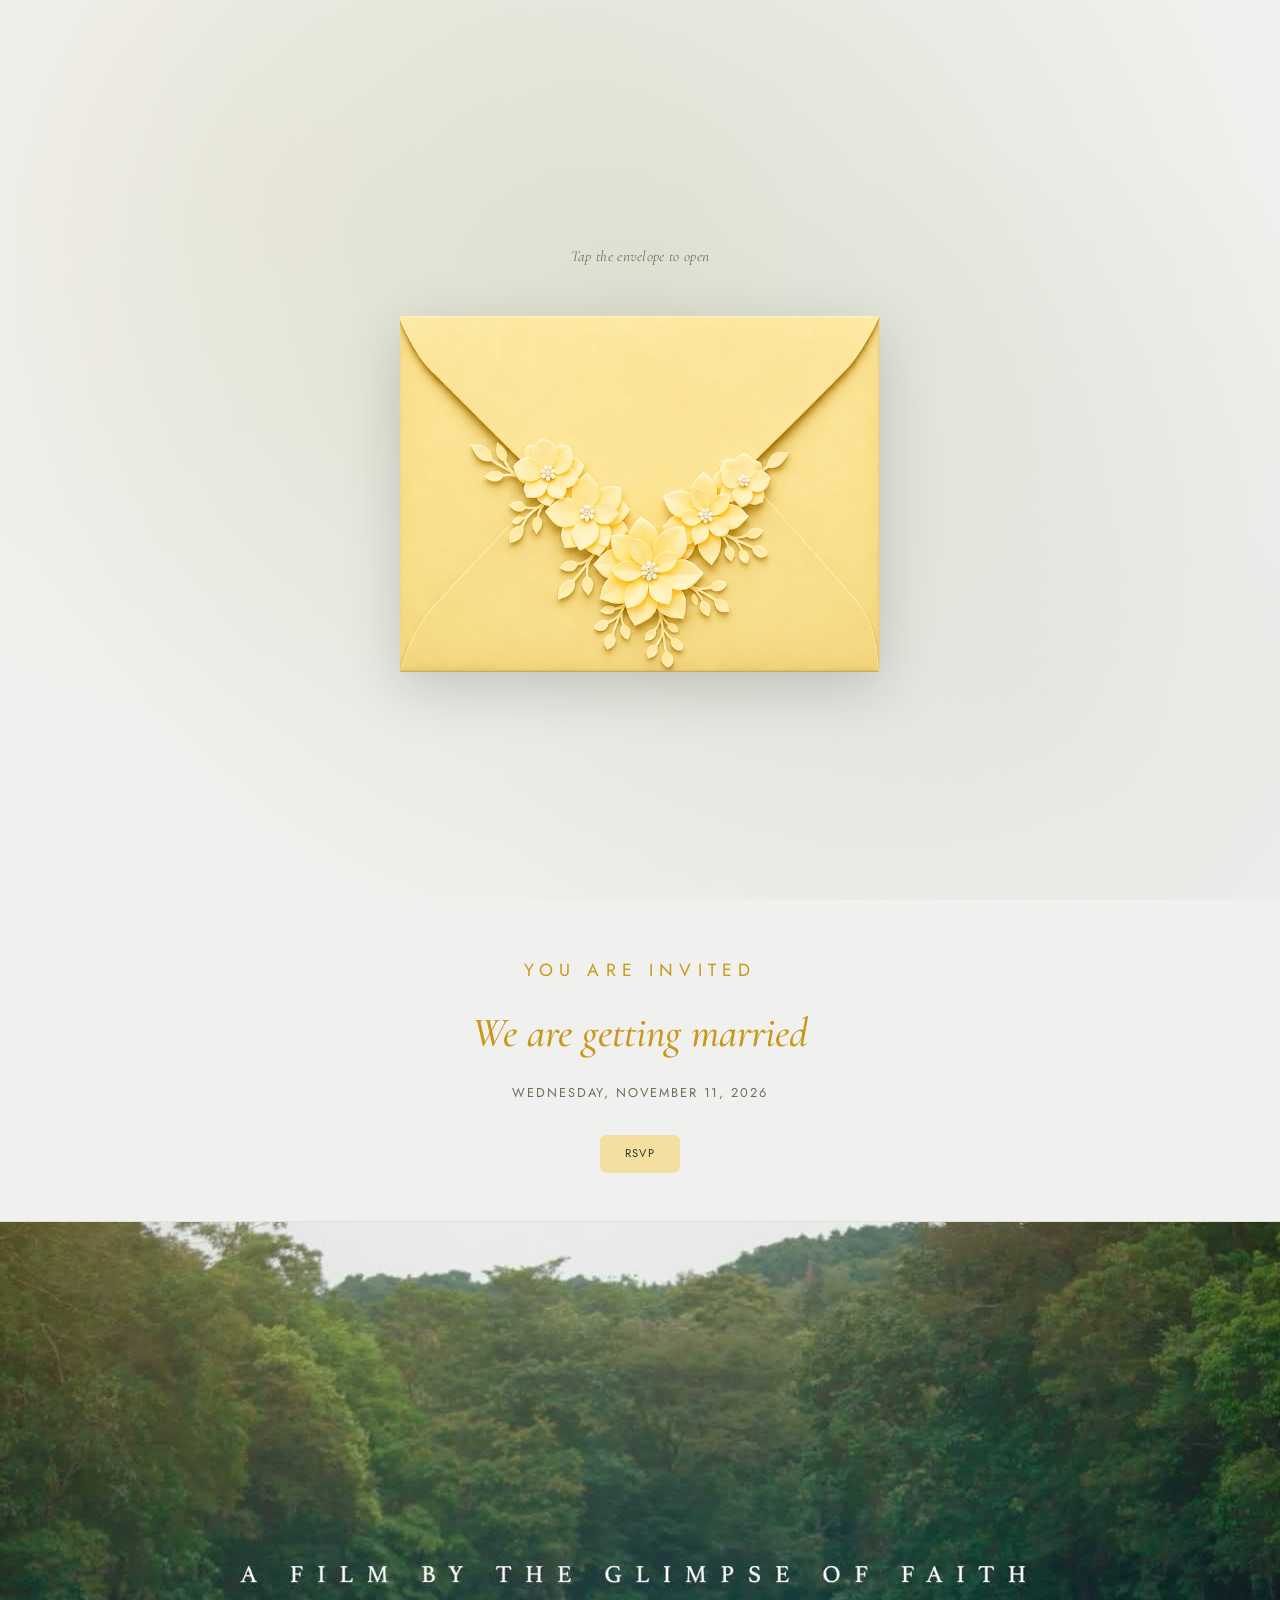
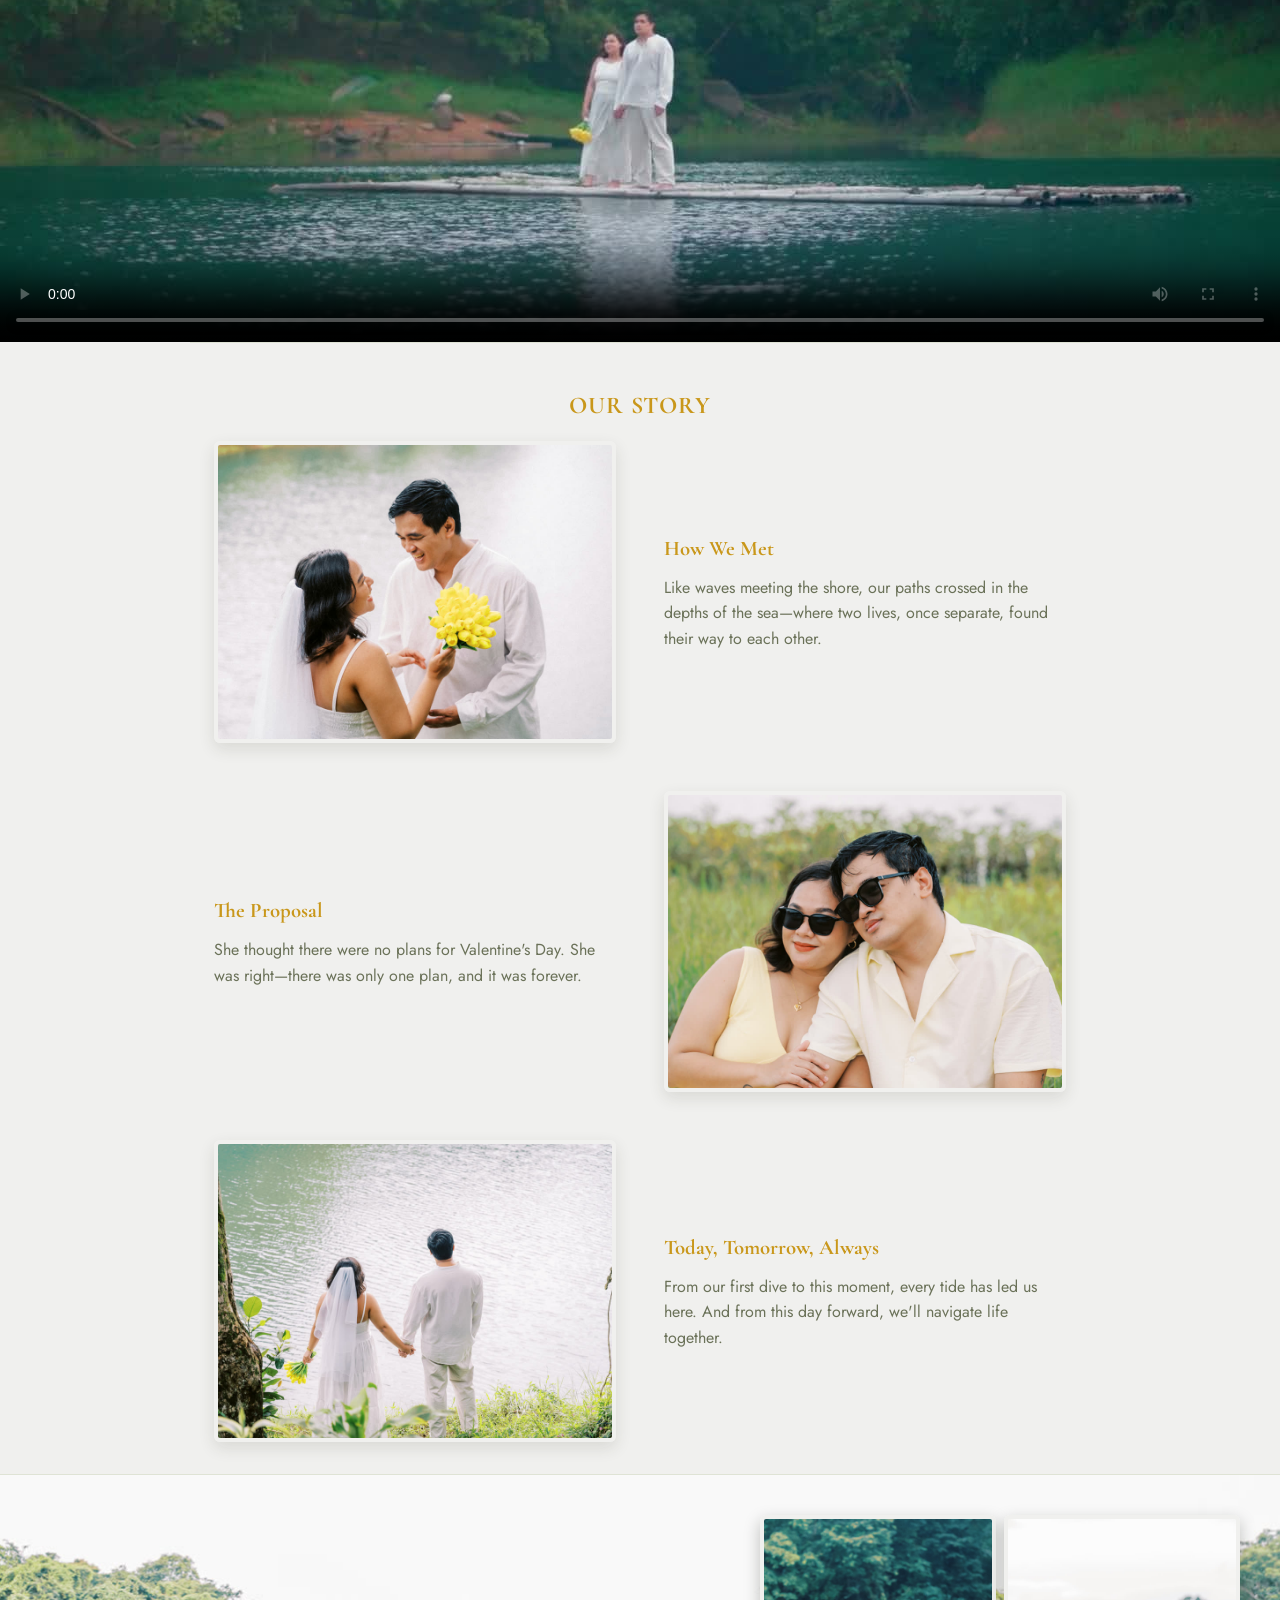
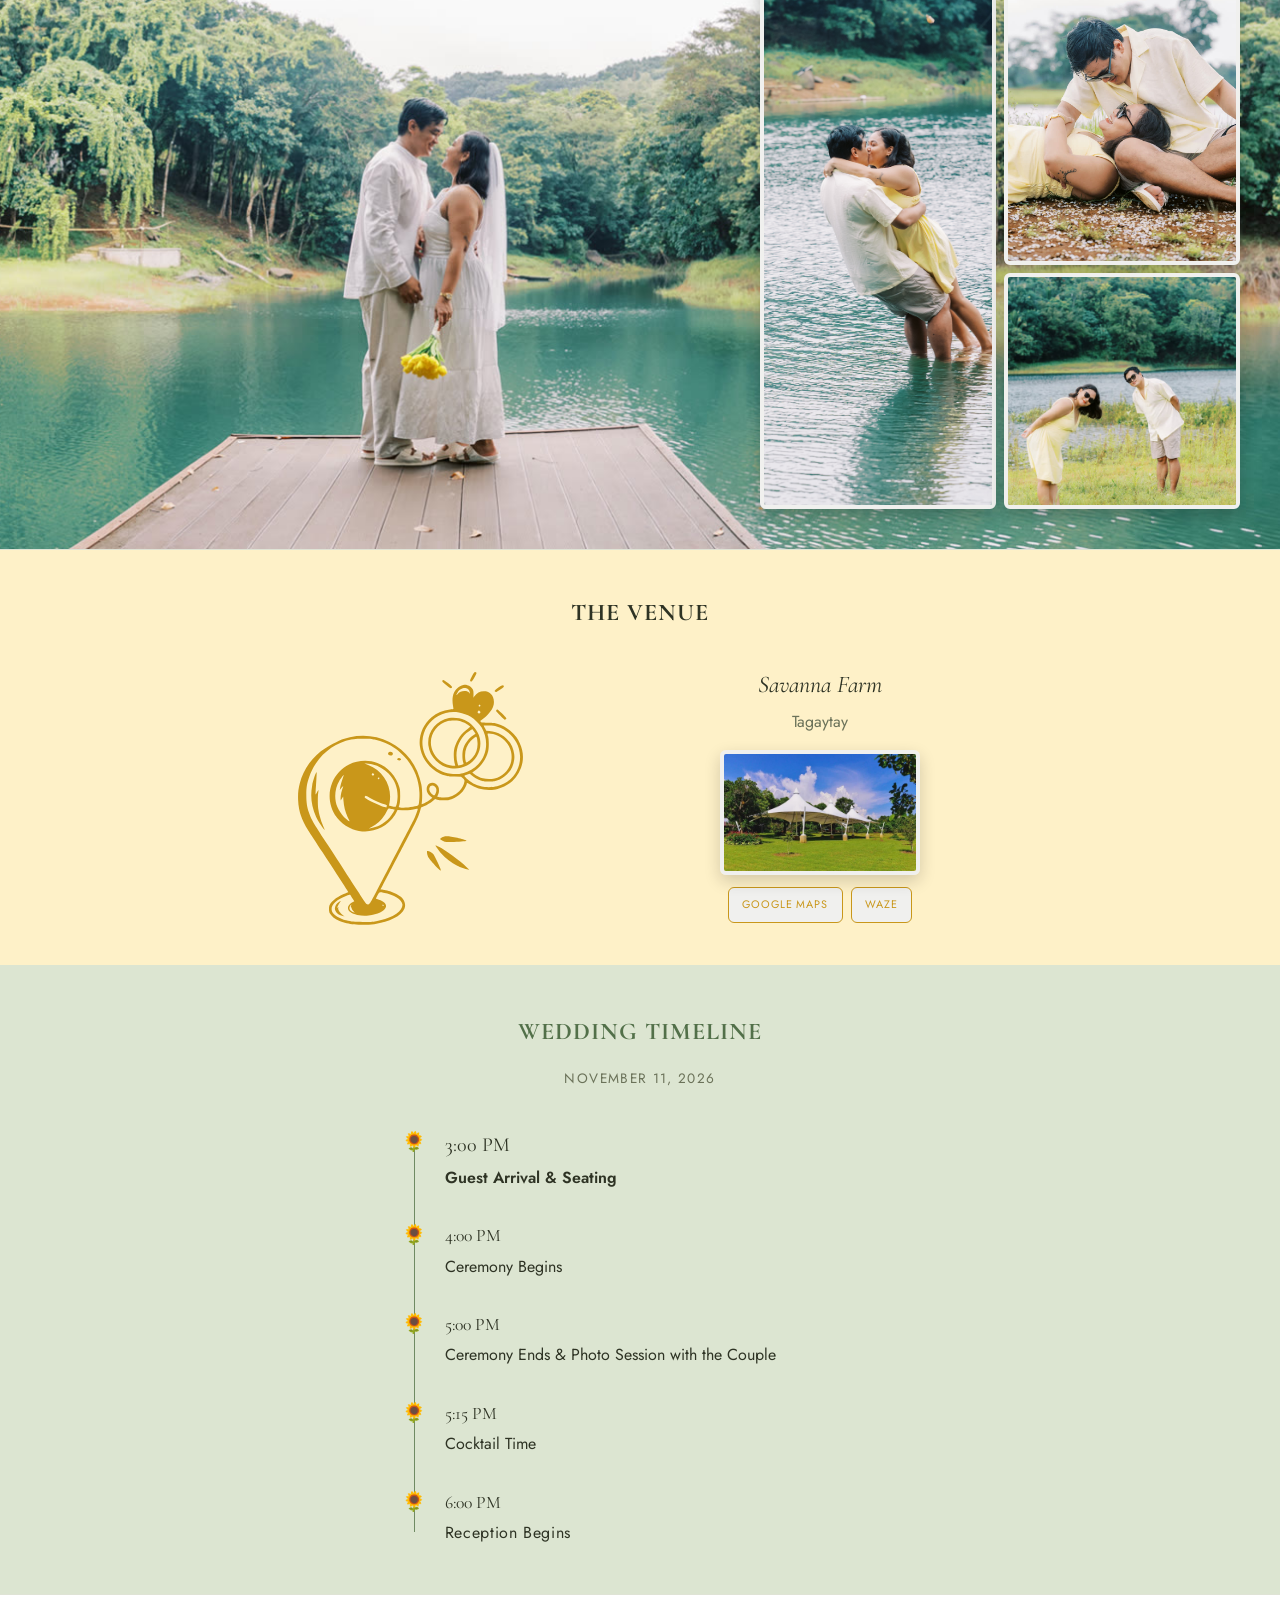
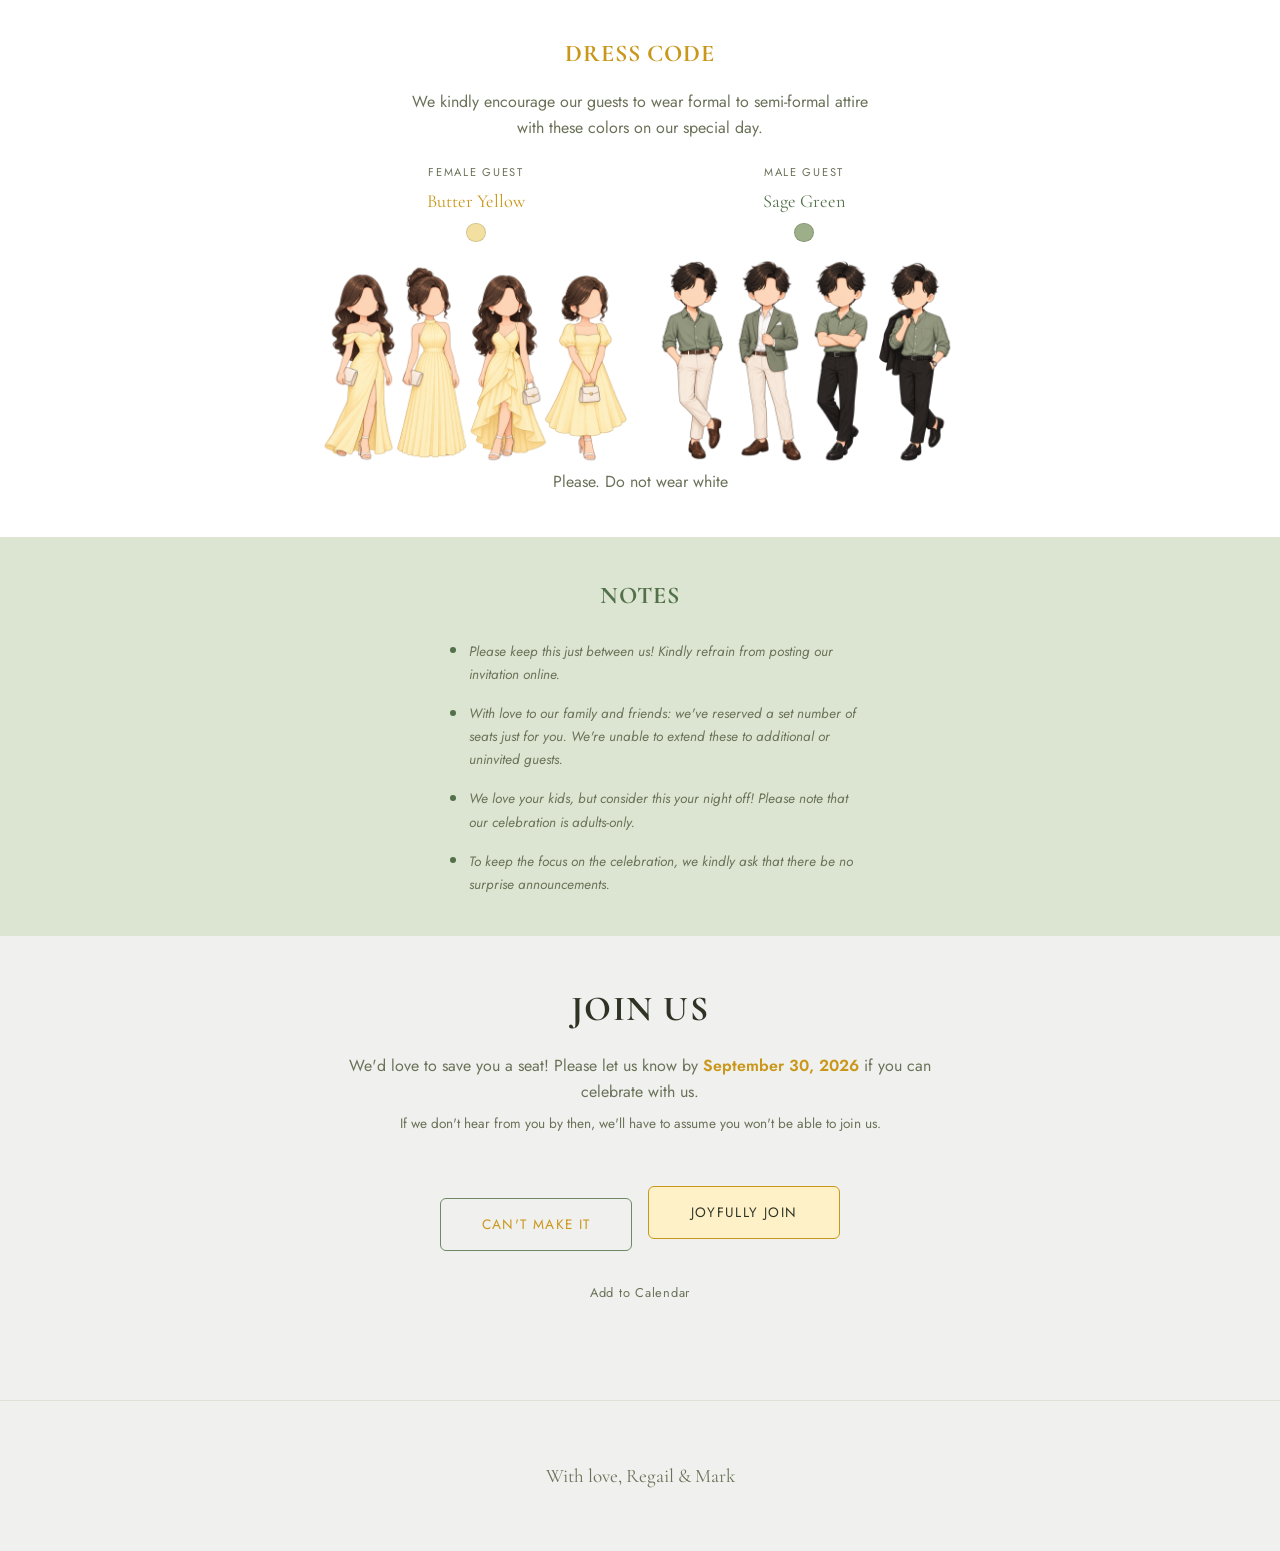
==== index.html @ 1033432e "Deploy: sync from mkngs/wedding-rsvp Co-Authored-By: Claude Sonnet 5 <noreply@anthropic.com>" ====
<!DOCTYPE html>
<html lang="en">
<head>
<meta charset="UTF-8">
<meta name="viewport" content="width=device-width, initial-scale=1.0">
<title>Regail &amp; Mark — You're Invited</title>
<meta name="description" content="Join Regail &amp; Mark as they say &quot;I do&quot; — November 11, 2026 in Tagaytay, Philippines. 3:00 PM at Savanna Farm.">
<meta property="og:title" content="Regail &amp; Mark — You're Invited">
<meta property="og:description" content="Join us as we say &quot;I do&quot; — November 11, 2026 in Tagaytay, Philippines.">
<meta property="og:type" content="website">
<meta name="twitter:card" content="summary">
<meta name="theme-color" content="#f0f0ee">
<link rel="icon" href="data:image/svg+xml,%3Csvg%20xmlns%3D'http%3A%2F%2Fwww.w3.org%2F2000%2Fsvg'%20viewBox%3D'0%200%2064%2064'%3E%3Crect%20width%3D'64'%20height%3D'64'%20rx%3D'16'%20fill%3D'%23faf6f0'%2F%3E%3Ctext%20x%3D'32'%20y%3D'43'%20font-family%3D'Georgia%2Cserif'%20font-style%3D'italic'%20font-size%3D'26'%20fill%3D'%23a9714f'%20text-anchor%3D'middle'%3ER%26amp%3BM%3C%2Ftext%3E%3C%2Fsvg%3E">
<link rel="preconnect" href="https://fonts.googleapis.com">
<link href="https://fonts.googleapis.com/css2?family=Cormorant+Garamond:wght@400;500;600&family=Jost:wght@300;400;500&family=Snowburst+One&family=Alex+Brush&family=WindSong&display=swap" rel="stylesheet">
<link rel="stylesheet" href="styles.css">
</head>
<body class="pre-open">

<div class="envelope-overlay" id="envelope-overlay">
  <div class="envelope-scene" id="scene">
    <p class="envelope-hint" id="hint">Tap the envelope to open</p>

    <div class="envelope" id="envelope" role="button" tabindex="0" aria-label="Open invitation">
      <img class="envelope-img envelope-img--closed" src="images/envelope-closed.png" alt="A closed envelope decorated with paper flowers">
      <div class="envelope-open-layer">
        <img class="envelope-img envelope-img--open" src="images/envelope-open.png" alt="The envelope open, revealing a card monogrammed R and M">
        <div class="envelope-card">
          <div class="card-monogram" role="img" aria-label="R and M monogram"></div>
          <p class="card-preamble">Together with their families</p>
          <p class="card-names">
            <span class="card-name">Regail</span>
            <img class="card-and" src="images/card-and.svg" alt="and">
            <span class="card-name">Mark</span>
          </p>
          <p class="card-invite">Invite you to celebrate their wedding</p>
          <div class="card-date-row">
            <span class="card-date-part">Wednesday</span>
            <span class="card-date-num">11</span>
            <span class="card-date-part">November</span>
          </div>
          <p class="card-year">2026</p>
          <p class="card-time">Three o'clock in the afternoon</p>
          <p class="card-venue">Savanna Farm</p>
          <p class="card-place">Tagaytay, Philippines</p>
          <p class="card-reception">Reception to follow</p>
        </div>
      </div>
    </div>
  </div>
</div>

<div class="page-transition"></div>

<header class="hero">
  <div class="hero-monogram-wrap">
    <div class="hero-monogram" role="img" aria-label="R and M monogram"></div>
  </div>
  <h1 class="names">Regail <span class="amp">&amp;</span> Mark</h1>
  <p class="date">11<span class="date-dot">.</span>11<span class="date-dot">.</span>26</p>
</header>

<section class="intro">
  <p class="intro-eyebrow">You are invited</p>
  <h2 class="intro-headline">We are getting married</h2>
  <p class="full-date">Wednesday, November 11, 2026</p>
  <a href="#rsvp" class="cta-button hero-cta">RSVP</a>
</section>

<main>
  <section class="video">
    <div class="video-frame">
      <video id="main-video" controls controlsList="nodownload noremoteplayback" disablePictureInPicture disableRemotePlayback preload="metadata" poster="images/video/pre-wedding-poster.jpg" title="Regail &amp; Mark's pre-wedding video">
        <source src="images/video/pre-wedding.mp4" type="video/mp4">
        Your browser doesn't support embedded video. <a href="images/video/pre-wedding.mp4">Download the video</a> instead.
      </video>
    </div>
  </section>

  <section class="story" aria-label="Our story">
    <h2>Our Story</h2>

    <div class="story-block">
      <div class="story-media">
        <img src="images/story-how-we-met.jpg" alt="Regail laughing with Mark, holding a bouquet of yellow tulips" loading="lazy">
      </div>
      <div class="story-copy">
        <h3>How We Met</h3>
        <p>Like waves meeting the shore, our paths crossed in the depths of the sea—where two lives, once separate, found their way to each other.</p>
      </div>
    </div>

    <div class="story-block story-block--reverse">
      <div class="story-media">
        <img src="images/story-the-proposal.jpg" alt="Regail and Mark sitting together in a field, wearing sunglasses" loading="lazy">
      </div>
      <div class="story-copy">
        <h3>The Proposal</h3>
        <p>She thought there were no plans for Valentine's Day. She was right—there was only one plan, and it was forever.</p>
      </div>
    </div>

    <div class="story-block">
      <div class="story-media">
        <img src="images/story-today-tomorrow-always.jpg" alt="Regail and Mark holding hands, looking out over the water" loading="lazy">
      </div>
      <div class="story-copy">
        <h3>Today, Tomorrow, Always</h3>
        <p>From our first dive to this moment,
        every tide has led us here.
        And from this day forward,
        we'll navigate life together.   </p>
      </div>
    </div>
  </section>

  <section class="collage" aria-label="Photo gallery">
    <div class="collage-bg" style="background-image: url('images/collage-bg.jpg');">
      <div class="collage-panel">
        <div class="collage-panel-item">
          <img src="images/collage-stack2.jpg" alt="Regail and Mark sitting back to back, laughing" style="object-position: center 30%;" loading="lazy">
        </div>
        <div class="collage-panel-col">
          <div class="collage-panel-item">
            <img src="images/collage-stack1.jpg" alt="Regail and Mark lying together, laughing, by the lake" style="object-position: center 50%;" loading="lazy">
          </div>
          <div class="collage-panel-item">
            <img src="images/collage-bow.jpg" alt="Regail bowing playfully next to Mark by the lake" style="object-position: center 35%;" loading="lazy">
          </div>
        </div>
      </div>
    </div>
  </section>

  <section class="venue">
    <h2>The Venue</h2>
    <div class="venue-bg">
      <div class="venue-icon-box">
        <img class="venue-icon-img" src="images/venue-icon.svg" alt="" loading="lazy">
      </div>
      <div class="venue-rows">
        <div class="venue-row venue-heading">
          <p class="venue-name">Savanna Farm</p>
          <p class="venue-city">Tagaytay</p>
        </div>
        <div class="venue-row">
          <div class="venue-map">
            <img class="venue-map-img" src="images/venue-savanna-farm.jpg" alt="Savanna Farm's tent pavilions on the lawn, Tagaytay">
          </div>
          <div class="venue-nav-buttons">
            <a class="venue-nav-btn" href="https://www.google.com/maps/search/?api=1&amp;query=Savanna+Farm+Tagaytay" target="_blank" rel="noopener">Google Maps</a>
            <a class="venue-nav-btn" href="https://waze.com/ul?q=Savanna%20Farm%20Tagaytay&amp;navigate=yes" target="_blank" rel="noopener">Waze</a>
          </div>
        </div>
      </div>
    </div>
  </section>

  <section class="timeline" aria-label="Wedding day schedule">
    <h2>Wedding Timeline</h2>
    <p class="timeline-date">November 11, 2026</p>
    <ol class="timeline-list">
      <li class="timeline-step timeline-step--emphasis">
        <span class="timeline-dot" aria-hidden="true">🌻</span>
        <div class="timeline-content">
          <p class="timeline-time">3:00 PM</p>
          <h3>Guest Arrival &amp; Seating</h3>
        </div>
      </li>
      <li class="timeline-step">
        <span class="timeline-dot" aria-hidden="true">🌻</span>
        <div class="timeline-content">
          <p class="timeline-time">4:00 PM</p>
          <h3>Ceremony Begins</h3>
        </div>
      </li>
      <li class="timeline-step">
        <span class="timeline-dot" aria-hidden="true">🌻</span>
        <div class="timeline-content">
          <p class="timeline-time">5:00 PM</p>
          <h3>Ceremony Ends &amp; Photo Session with the Couple</h3>
        </div>
      </li>
      <li class="timeline-step">
        <span class="timeline-dot" aria-hidden="true">🌻</span>
        <div class="timeline-content">
          <p class="timeline-time">5:15 PM</p>
          <h3>Cocktail Time</h3>
        </div>
      </li>
      <li class="timeline-step">
        <span class="timeline-dot" aria-hidden="true">🌻</span>
        <div class="timeline-content">
          <p class="timeline-time">6:00 PM</p>
          <h3 class="timeline-caps">Reception Begins</h3>
        </div>
      </li>
    </ol>
  </section>

  <section class="details">
    <div class="details-group details-group--white">
      <h3>Dress Code</h3>
      <p>We kindly encourage our guests to wear formal to semi-formal attire with these colors on our special day.</p>
      <div class="attire-guide-columns">
        <figure class="attire-guide-column attire-guide-column--female">
          <figcaption>
            <span class="kind">Female Guest</span>
            <span class="color">Butter Yellow</span>
            <span class="color-swatch" style="background-color: #f3e0a1;" aria-hidden="true"></span>
          </figcaption>
          <img class="attire-guide" src="images/attire-guide-female.png" alt="Attire guide for female guests: butter yellow dresses in several styles" height="320" loading="lazy">
        </figure>
        <figure class="attire-guide-column attire-guide-column--male">
          <figcaption>
            <span class="kind">Male Guest</span>
            <span class="color">Sage Green</span>
            <span class="color-swatch" style="background-color: #9caf88;" aria-hidden="true"></span>
          </figcaption>
          <img class="attire-guide" src="images/attire-guide-male.png" alt="Attire guide for male guests: sage green shirts with khaki or black trousers" height="320" loading="lazy">
        </figure>
        <figure class="attire-guide-column attire-guide-column--mother">
          <figcaption>
            <span class="kind">Mother</span>
            <span class="color">Champagne</span>
            <span class="color-swatch" style="background-color: #f0dfc4;" aria-hidden="true"></span>
          </figcaption>
          <img class="attire-guide" src="images/attire-guide-mother.png" alt="Attire guide for the mother of the couple: a champagne one-shoulder gown" height="320" loading="lazy">
        </figure>
        <figure class="attire-guide-column attire-guide-column--father">
          <figcaption>
            <span class="kind">Father</span>
            <span class="color">Warm Gray</span>
            <span class="color-swatch" style="background-color: #8a8177;" aria-hidden="true"></span>
          </figcaption>
          <img class="attire-guide" src="images/attire-guide-father.png" alt="Attire guide for the father of the couple: a warm gray suit" height="320" loading="lazy">
        </figure>
      </div>
      <p>Please. Do not wear white</p>
    </div>

    <div class="details-group details-group--sage">
      <h3>Notes</h3>
      <ul class="notice-group">
        <li class="notice">Please keep this just between us! Kindly refrain from posting our invitation online.</li>
        <li class="notice">With love to our family and friends: we've reserved a set number of seats just for you. We're unable to extend these to additional or uninvited guests.</li>
        <li class="notice">We love your kids, but consider this your night off! Please note that our celebration is adults-only.</li>
        <li class="notice">To keep the focus on the celebration, we kindly ask that there be no surprise announcements.</li>
      </ul>
    </div>
  </section>

  <section class="cta-band" id="rsvp">
    <h2>Join Us</h2>
    <p>We'd love to save you a seat! Please let us know by <span class="rsvp-deadline">September 30, 2026</span> if you can celebrate with us.</p>
    <p class="rsvp-note">If we don't hear from you by then, we'll have to assume you won't be able to join us.</p>

    <div class="rsvp-choices">
      <a href="rsvp.html?attending=no" class="cta-button ghost" data-transition>Can't Make It</a>
      <a href="rsvp.html?attending=yes" class="cta-button cta-button--yellow" data-transition>Joyfully Join</a>
    </div>

    <a class="action-link cta-band-calendar" download="regail-and-mark-wedding.ics" href="data:text/calendar;charset=utf-8,BEGIN%3AVCALENDAR%0AVERSION%3A2.0%0ABEGIN%3AVEVENT%0ADTSTART%3A20261111T150000%0ADTEND%3A20261111T220000%0ASUMMARY%3ARegail%20%26%20Mark's%20Wedding%0ALOCATION%3ASavanna%20Farm%2C%20Tagaytay%2C%20Philippines%0ADESCRIPTION%3AJoin%20us%20at%203%3A00%20PM%20at%20Savanna%20Farm.%0AEND%3AVEVENT%0AEND%3AVCALENDAR">Add to Calendar</a>
  </section>
</main>

<footer>
  <p>With love, Regail &amp; Mark</p>
</footer>

<script src="transition.js"></script>
<script src="countdown.js"></script>
<script src="envelope.js"></script>
<script src="video.js"></script>
</body>
</html>
---- styles.css ----
:root {
  --ink: #2e3324;
  --ink-soft: #6b7259;
  --paper: #f0f0ee;
  --paper-alt: #dde1d2;
  --accent: #fef1c8;
  --accent-strong: #c9971a;
  --accent-soft: #dce5d1;
  --sage: #6f8a63;
  --sage-strong: #527049;
  --line: #dfe3d5;
  --radius: 6px;
  --serif: "Cormorant Garamond", Georgia, serif;
  --sans: "Jost", "Helvetica Neue", Arial, sans-serif;
}

* { box-sizing: border-box; }

html {
  scroll-behavior: smooth;
}

body {
  margin: 0;
  font-family: var(--sans);
  color: var(--ink);
  background: var(--paper);
  line-height: 1.6;
}

/* Dark-mode auto-switching intentionally removed: this site always shows
   the maize/sage/white palette regardless of system theme. */

/* LOCKED: hero background image + position are final per explicit request.
   Do not change images/hero-bg.jpeg or this background-position without
   the couple explicitly asking for it again. */
.hero {
  position: relative;
  z-index: 1;
  min-height: 100svh;
  display: flex;
  flex-direction: column;
  align-items: center;
  justify-content: flex-start;
  text-align: center;
  padding: 3.5rem 1.5rem 3.5rem;
  background: linear-gradient(rgba(20, 24, 14, 0.45), rgba(20, 24, 14, 0.45)), url("images/hero-bg.jpeg") center center / cover no-repeat;
}

/* The fade-up entrance animation lives on this wrapper rather than on
   .hero-monogram itself — animating `opacity` via @keyframes on an element
   that also has `mask-image` fails to composite/paint in some browsers
   (confirmed: the mask renders fine once opacity is set directly, but never
   finishes when driven by the keyframe animation on the same element). */
.hero-monogram-wrap {
  opacity: 0;
  animation: fade-up 700ms ease-out 50ms forwards;
}

.hero-monogram {
  width: 140px;
  height: 99px;
  margin-bottom: 0.75rem;
  /* Fallback for browsers without mask-image support (some in-app browsers
     like Messenger/Instagram): show the plain gold image rather than
     nothing. Browsers that support masking override this block below. */
  background-image: url("images/monogram.png");
  background-size: contain;
  background-repeat: no-repeat;
  background-position: center;
  filter: drop-shadow(0 2px 6px rgba(0, 0, 0, 0.35));
}

.hero .date,
.hero .scroll-cue {
  color: var(--accent);
}

.hero .date {
  margin: 0;
}

.hero .names {
  font-size: clamp(2.2rem, 7.5vw, 3.4rem);
  color: var(--accent);
  margin-bottom: 0.5rem;
}

.hero .names .amp {
  color: var(--accent);
  opacity: 0.85;
}

.hero .scroll-cue {
  border-color: rgba(254, 241, 200, 0.5);
}

.hero .scroll-cue:hover {
  color: #fff;
  border-color: #fff;
}

.intro {
  position: relative;
  z-index: 1;
  text-align: center;
  padding: 3.5rem 1.5rem 3rem;
  background: var(--paper);
}

.intro-eyebrow {
  font-family: var(--sans);
  font-size: clamp(0.95rem, 2.5vw, 1.1rem);
  letter-spacing: 0.35em;
  text-transform: uppercase;
  color: var(--accent-strong);
  margin: 0 0 1rem;
  opacity: 0;
  animation: fade-up 700ms ease-out 100ms forwards;
}

.names {
  font-family: var(--serif);
  font-weight: 500;
  font-size: clamp(2.6rem, 9vw, 5rem);
  text-transform: uppercase;
  margin: 0;
  letter-spacing: 0.04em;
  color: var(--accent-strong);
  opacity: 0;
  animation: fade-up 700ms ease-out 250ms forwards;
}

.amp {
  color: var(--accent-strong);
  font-style: italic;
  padding: 0 0.15em;
}

.names .amp {
  color: var(--sage-strong);
}

.intro-headline {
  font-family: var(--serif);
  font-weight: 500;
  font-style: italic;
  font-size: clamp(1.8rem, 6vw, 2.6rem);
  color: var(--accent-strong);
  margin: 0 0 1rem;
  opacity: 0;
  animation: fade-up 700ms ease-out 250ms forwards;
}

.full-date {
  font-family: var(--sans);
  font-size: 0.8rem;
  letter-spacing: 0.15em;
  text-transform: uppercase;
  color: var(--ink-soft);
  margin: 0 0 2rem;
  opacity: 0;
  animation: fade-up 700ms ease-out 380ms forwards;
}

.date {
  font-family: "Alex Brush", var(--serif);
  font-size: 2.1rem;
  color: var(--ink-soft);
  margin: 0 0 2rem;
  letter-spacing: 0.05em;
  opacity: 0;
  animation: fade-up 700ms ease-out 150ms forwards;
}

.date-dot {
  font-family: "Snowburst One", var(--serif);
}

.countdown {
  display: flex;
  gap: 1.75rem;
  margin-bottom: 3rem;
  opacity: 0;
  animation: fade-up 700ms ease-out 550ms forwards;
}

.countdown .unit {
  display: flex;
  flex-direction: column;
  align-items: center;
  min-width: 3.5rem;
}

.countdown .num {
  font-family: var(--serif);
  font-size: 2rem;
  color: var(--sage-strong);
  line-height: 1;
}

.countdown .label {
  font-size: 0.65rem;
  letter-spacing: 0.15em;
  text-transform: uppercase;
  color: var(--ink-soft);
  margin-top: 0.35rem;
}

.countdown--compact {
  justify-content: center;
  gap: 1.1rem;
  margin: 0 0 1.5rem;
}

.countdown--compact .unit {
  min-width: 2.6rem;
}

.countdown--compact .num {
  font-size: 1.3rem;
  color: var(--accent-strong);
}

.hero-cta {
  opacity: 0;
  animation: fade-up 700ms ease-out 480ms forwards;
}

.cta-button.hero-cta {
  font-size: 0.7rem;
  padding: 0.55rem 1.5rem;
  background: #f3e0a1;
  border: 1px solid #f3e0a1;
  color: var(--ink);
}

.cta-button.hero-cta:hover {
  background: var(--accent-strong);
  border-color: var(--accent-strong);
  color: var(--paper);
}

.scroll-cue {
  color: var(--ink-soft);
  text-decoration: none;
  font-size: 0.85rem;
  letter-spacing: 0.08em;
  border-bottom: 1px solid var(--line);
  padding-bottom: 2px;
  transition: color 150ms ease, border-color 150ms ease;
  opacity: 0;
  animation: fade-up 700ms ease-out 700ms forwards;
}

.scroll-cue:hover {
  color: var(--accent-strong);
  border-color: var(--accent-strong);
}

@keyframes fade-up {
  from { opacity: 0; transform: translateY(14px); }
  to { opacity: 1; transform: translateY(0); }
}

main {
  position: relative;
  z-index: 1;
}

.photo-placeholder {
  display: flex;
  align-items: center;
  justify-content: center;
  width: 100%;
  height: 100%;
  min-height: 100%;
  background:
    repeating-linear-gradient(135deg, rgba(255, 255, 255, 0.35) 0 2px, transparent 2px 14px),
    linear-gradient(155deg, var(--accent-soft), var(--paper-alt));
  border-radius: var(--radius);
}

.photo-placeholder-mark {
  font-family: var(--serif);
  font-style: italic;
  font-size: 1.6rem;
  color: var(--accent-strong);
  opacity: 0.6;
}

.video {
  border-top: 1px solid var(--line);
}

.video-frame {
  position: relative;
  width: 100vw;
  max-width: 100vw;
  margin-left: calc(50% - 50vw);
  margin-right: calc(50% - 50vw);
  padding-top: 56.25%;
  overflow: hidden;
}

.video-frame video {
  position: absolute;
  inset: 0;
  width: 100%;
  height: 100%;
  border: 0;
  background: #000;
  object-fit: cover;
}

.story {
  max-width: 900px;
  margin: 0 auto;
  padding: 2.75rem 1.5rem 2rem;
  text-align: center;
  border-top: 1px solid var(--line);
}

.story h2,
.venue h2,
.timeline h2,
.details-group h3,
.cta-band h2 {
  text-transform: uppercase;
  letter-spacing: 0.04em;
}

.story h2,
.venue h2,
.timeline h2,
.details-group h3 {
  font-family: var(--serif);
  font-size: 1.5rem;
  margin: 0 0 1rem;
}

.story h2 {
  color: var(--accent-strong);
}

.story-block {
  display: flex;
  flex-direction: column;
  gap: 1.25rem;
  align-items: center;
  margin-bottom: 3rem;
}

.story-block:last-child {
  margin-bottom: 0;
}

.story-media,
.story-copy {
  width: 100%;
}

.story-media {
  position: relative;
  aspect-ratio: 4 / 3;
}

.story-media .photo-placeholder,
.story-media img {
  border: 4px solid var(--paper);
  box-shadow: 0 6px 16px rgba(46, 51, 36, 0.12);
}

.story-media img {
  display: block;
  position: absolute;
  inset: 0;
  width: 100%;
  height: 100%;
  object-fit: cover;
  border-radius: var(--radius);
}

.story-copy {
  text-align: center;
}

.story-copy h3 {
  font-family: var(--serif);
  font-size: 1.3rem;
  margin: 0 0 0.6rem;
  color: var(--accent-strong);
}

.story-copy p {
  margin: 0;
  color: var(--ink-soft);
}

@media (min-width: 760px) {
  .story-block {
    flex-direction: row;
    align-items: center;
    gap: 3rem;
  }

  .story-block--reverse {
    flex-direction: row-reverse;
  }

  .story-media,
  .story-copy {
    width: 50%;
  }

  .story-copy {
    text-align: left;
  }
}

.collage {
  border-top: 1px solid var(--line);
}

.collage-bg {
  position: relative;
  width: 100vw;
  max-width: 100vw;
  margin-left: calc(50% - 50vw);
  margin-right: calc(50% - 50vw);
  background-size: cover;
  background-position: 60% center;
  background-repeat: no-repeat;
  display: flex;
  align-items: stretch;
  justify-content: flex-end;
  padding: 1.5rem;
}

.collage-panel {
  display: grid;
  grid-template-columns: 1fr 1fr;
  gap: 0.5rem;
  width: 40%;
}

.collage-panel-col {
  display: flex;
  flex-direction: column;
  justify-content: center;
  gap: 0.5rem;
}

.collage-panel-col .collage-panel-item {
  aspect-ratio: 1;
  flex: none;
}

.collage-panel-item img,
.collage-panel-item .photo-placeholder {
  display: block;
  width: 100%;
  height: 100%;
  object-fit: cover;
  border-radius: var(--radius);
  border: 4px solid var(--paper);
  box-shadow: 0 6px 16px rgba(20, 24, 14, 0.25);
}

@media (min-width: 700px) {
  .collage-bg {
    padding: 2.5rem;
    background-position: 80% center;
  }
}

.venue {
  padding: 2.75rem 0 1rem;
  text-align: center;
  background: var(--accent);
  border-top: 1px solid var(--line);
}

.venue h2 {
  color: var(--ink);
}

.venue-bg {
  position: relative;
  width: 100%;
  max-width: 900px;
  margin: 0 auto;
  background: var(--accent);
  display: flex;
  align-items: stretch;
  justify-content: flex-end;
}

.venue-icon-box {
  position: relative;
  width: 40%;
  display: flex;
  align-items: center;
  justify-content: center;
  overflow: hidden;
  padding: 1.5rem;
}

.venue-icon-img {
  display: block;
  width: 100%;
  max-width: 225px;
  height: auto;
}

.venue-rows {
  position: relative;
  width: 60%;
  margin-left: -40px;
  display: flex;
  flex-direction: column;
  align-items: center;
  justify-content: center;
  gap: 0.5rem;
  padding: 1rem 1.5rem 1.5rem;
}

.venue-heading {
  display: flex;
  flex-direction: column;
  gap: 4px;
}

.venue-name {
  font-family: var(--serif);
  font-style: italic;
  font-size: 1.5rem;
  margin: 0;
  color: var(--ink);
}

.venue-city {
  margin: 0;
  color: var(--ink-soft);
}

.venue-map {
  position: relative;
  display: block;
  width: 100%;
  max-width: 200px;
  margin-top: 0.5rem;
}

.venue-map-img {
  display: block;
  width: 100%;
  aspect-ratio: 16 / 10;
  object-fit: cover;
  border-radius: var(--radius);
  border: 4px solid var(--paper);
  box-shadow: 0 6px 16px rgba(20, 24, 14, 0.18);
}

.venue-nav-buttons {
  display: flex;
  gap: 0.5rem;
  justify-content: center;
  margin-top: 0.75rem;
}

.venue-nav-btn {
  font-family: var(--sans);
  font-size: 0.68rem;
  letter-spacing: 0.08em;
  text-transform: uppercase;
  text-decoration: none;
  text-align: center;
  color: var(--accent-strong);
  background: var(--paper);
  border: 1px solid var(--accent-strong);
  border-radius: var(--radius);
  padding: 0.5rem 0.85rem;
  transition: background 150ms ease, color 150ms ease;
}

.venue-nav-btn:hover {
  background: var(--accent-strong);
  color: var(--paper);
}

@media (min-width: 640px) {
  .venue-layout {
    flex-direction: row;
    align-items: stretch;
    gap: 2.5rem;
    text-align: left;
  }

  .venue-photo {
    width: 40%;
    max-width: 40%;
    margin-left: 0;
    margin-right: 0;
    aspect-ratio: auto;
    border-radius: var(--radius);
  }

  .venue-info {
    width: 60%;
    align-items: flex-start;
    justify-content: center;
  }
}

.timeline {
  width: 100vw;
  max-width: 100vw;
  margin-left: calc(50% - 50vw);
  margin-right: calc(50% - 50vw);
  padding: 3rem 1.5rem;
  background: var(--accent-soft);
}

.timeline h2 {
  text-align: center;
  color: var(--sage-strong);
}

.timeline-date {
  margin: 0 0 2.5rem;
  text-align: center;
  font-size: 0.85rem;
  letter-spacing: 0.1em;
  text-transform: uppercase;
  color: var(--ink-soft);
}

.timeline-list {
  position: relative;
  list-style: none;
  margin: 0;
  padding: 0;
  max-width: 480px;
  margin: 0 auto;
}

.timeline-list::before {
  content: "";
  position: absolute;
  left: 0.9rem;
  top: 0.9rem;
  bottom: 0.9rem;
  width: 1px;
  background: var(--sage);
}

.timeline-step {
  position: relative;
  display: flex;
  align-items: flex-start;
  gap: 1rem;
  padding-bottom: 2rem;
  text-align: left;
}

.timeline-step:last-child {
  padding-bottom: 0;
}

.timeline-dot {
  flex: none;
  width: 1.8rem;
  font-size: 1.2rem;
  line-height: 1.3;
  text-align: center;
  z-index: 1;
}

.timeline-time {
  margin: 0 0 0.2rem;
  font-family: var(--serif);
  font-size: 1.1rem;
  color: var(--ink);
}

.timeline-content h3 {
  font-family: var(--sans);
  font-weight: 400;
  font-size: 1rem;
  margin: 0;
  color: var(--ink);
}

.timeline-step--emphasis .timeline-time {
  font-size: 1.25rem;
}

.timeline-step--emphasis .timeline-content h3 {
  font-weight: 600;
}

.timeline-caps {
  letter-spacing: 0.04em;
}

.details {
  text-align: center;
  border-top: 1px solid var(--line);
}

.details-group {
  width: 100vw;
  max-width: 100vw;
  margin-left: calc(50% - 50vw);
  margin-right: calc(50% - 50vw);
  padding: 2.5rem 1.5rem;
}

.details-group--white {
  background: #ffffff;
}

.details-group--sage {
  background: var(--accent-soft);
}

.details-group h3 {
  color: var(--accent-strong);
}

.details-group--sage h3 {
  color: var(--sage-strong);
}

.details-group p {
  max-width: 480px;
  margin: 0.2rem auto;
  color: var(--ink-soft);
}

.details-group .notice-group {
  margin-top: 1.5rem;
  padding-top: 0;
  border-top: none;
  max-width: 460px;
}

.details-group--sage .notice-group .notice::before {
  background: var(--sage-strong);
}

.attire-guide-columns {
  display: grid;
  grid-template-columns: repeat(2, 1fr);
  gap: 1.75rem 1rem;
  max-width: 640px;
  margin: 1.5rem auto 0;
}

/* TEMPORARY: parents' attire hidden per request — markup kept intact in
   index.html, just visually hidden here. Remove this rule to bring it back. */
.attire-guide-column--mother,
.attire-guide-column--father {
  display: none;
}

.attire-guide-column {
  margin: 0;
  text-align: center;
}

.attire-guide-column figcaption {
  margin-bottom: 0.5rem;
}

.attire-guide-column .kind {
  display: block;
  font-family: var(--sans);
  font-size: 0.7rem;
  letter-spacing: 0.15em;
  text-transform: uppercase;
  color: var(--ink-soft);
  margin-bottom: 0.3rem;
}

.attire-guide-column .color {
  display: block;
  font-family: var(--serif);
  font-size: 1.15rem;
}

.attire-guide-column--female .color {
  color: var(--accent-strong);
}

.attire-guide-column--male .color {
  color: var(--sage-strong);
}

.attire-guide-column--mother .color,
.attire-guide-column--father .color {
  color: var(--ink-soft);
}

.color-swatch {
  display: inline-block;
  width: 1.2rem;
  height: 1.2rem;
  border-radius: 50%;
  margin-top: 0.4rem;
  border: 1px solid rgba(0, 0, 0, 0.12);
}

.attire-guide {
  display: block;
  height: 210px;
  width: auto;
  max-width: 100%;
  margin: 0 auto;
  object-fit: contain;
  object-position: bottom center;
}

.attire-guide-column--female .attire-guide,
.attire-guide-column--male .attire-guide {
  height: auto;
  width: 100%;
}

.action-link {
  font-size: 0.8rem;
  letter-spacing: 0.06em;
  color: var(--ink-soft);
  text-decoration: none;
  border-bottom: 1px solid transparent;
  transition: color 150ms ease, border-color 150ms ease;
}

.action-link:hover {
  color: var(--accent-strong);
  border-color: var(--accent-strong);
}

button.action-link {
  display: block;
  margin: 1.25rem auto 0;
  background: none;
  border: none;
  border-bottom: 1px solid transparent;
  padding: 0;
  font-family: var(--sans);
  cursor: pointer;
}

.disambiguation {
  text-align: left;
  display: flex;
  flex-direction: column;
  gap: 1rem;
}

.disambiguation[hidden] {
  display: none;
}

.disambiguation-prompt {
  font-family: var(--serif);
  font-style: italic;
  font-size: 1.05rem;
  color: var(--ink-soft);
  text-align: center;
  margin: 0;
}

.disambiguation-list {
  display: flex;
  flex-direction: column;
  gap: 0.75rem;
}

.disambiguation-option {
  display: flex;
  align-items: center;
  justify-content: space-between;
  gap: 1rem;
  width: 100%;
  font-family: var(--sans);
  text-align: left;
  padding: 0.85rem 1.1rem;
  border: 1px solid var(--line);
  border-radius: var(--radius);
  background: var(--paper-alt);
  color: var(--ink);
  cursor: pointer;
  transition: background 150ms ease, border-color 150ms ease, transform 50ms ease;
}

.disambiguation-option:hover {
  background: var(--accent);
  border-color: var(--accent-strong);
}

.disambiguation-option:active {
  transform: scale(0.98);
}

.disambiguation-name {
  font-family: var(--serif);
  font-size: 1.1rem;
}

.disambiguation-seats {
  flex: none;
  font-size: 0.7rem;
  letter-spacing: 0.06em;
  text-transform: uppercase;
  color: var(--ink-soft);
}

.cta-band {
  max-width: 640px;
  margin: 0 auto;
  padding: 1rem 1.5rem 6rem;
  text-align: center;
}

.cta-band h2 {
  font-family: var(--serif);
  font-size: 2.2rem;
  margin-bottom: 0.75rem;
}

.cta-band p {
  color: var(--ink-soft);
  margin-bottom: 2rem;
}

.rsvp-deadline {
  font-weight: 600;
  color: var(--accent-strong);
}

.rsvp-note {
  font-size: 0.85rem;
  color: var(--ink-soft);
  margin-top: -1.5rem;
  margin-bottom: 2.5rem;
}

.notice-group {
  display: flex;
  flex-direction: column;
  gap: 1rem;
  max-width: 460px;
  margin: 1.75rem auto 0;
  padding-top: 1.5rem;
  border-top: 1px solid var(--line);
  list-style: none;
}

.notice-group .notice {
  position: relative;
  margin: 0;
  padding-top: 0;
  padding-left: 1.4em;
  border-top: none;
  max-width: none;
  text-align: left;
}

.notice-group .notice::before {
  content: "";
  position: absolute;
  left: 0;
  top: 0.55em;
  width: 6px;
  height: 6px;
  border-radius: 50%;
  background: var(--accent-strong);
}

.rsvp-choices {
  display: flex;
  align-items: center;
  justify-content: center;
  gap: 1rem;
  flex-wrap: wrap;
  margin-top: 2.5rem;
}

.rsvp-choices .cta-button {
  width: 12rem;
  margin-top: 0;
  text-align: center;
}

.cta-band-calendar {
  display: inline-block;
  margin-top: 2rem;
}

.cta-button {
  display: inline-block;
  font-family: var(--sans);
  font-size: 0.85rem;
  letter-spacing: 0.1em;
  text-transform: uppercase;
  text-decoration: none;
  color: var(--paper);
  background: var(--ink);
  padding: 0.9rem 2.2rem;
  border-radius: var(--radius);
  transition: background 150ms ease, transform 50ms ease;
}

.cta-button:hover {
  background: var(--accent);
  color: var(--ink);
}

.cta-button:active {
  transform: scale(0.98);
}

.cta-button.ghost {
  display: block;
  margin-top: 1.5rem;
  background: transparent;
  color: var(--accent-strong);
  border: 1px solid var(--sage);
}

.cta-button--yellow {
  background: var(--accent);
  color: var(--ink);
  border: 1.5px solid var(--accent-strong);
}

.cta-button--yellow:hover {
  background: var(--accent-strong);
  color: var(--paper);
  border-color: var(--ink);
}

.cta-button.ghost:hover {
  background: var(--accent-soft);
  color: var(--ink);
}

.rsvp {
  max-width: 560px;
  margin: 0 auto;
  padding: 2rem 1.5rem 6rem;
  text-align: center;
}

.rsvp h2 {
  font-family: var(--serif);
  font-size: 2.4rem;
  margin-bottom: 0.5rem;
}

.rsvp-sub {
  font-family: var(--serif);
  font-style: italic;
  font-size: 1.2rem;
  line-height: 1.5;
  color: var(--ink-soft);
  max-width: 420px;
  margin: 0 auto 2.5rem;
}

.notice {
  font-size: 0.85rem;
  font-style: italic;
  color: var(--ink-soft);
  max-width: 460px;
  margin: 1.75rem auto 0;
  padding-top: 1.5rem;
  border-top: 1px solid var(--line);
  line-height: 1.7;
}

form {
  text-align: left;
  display: flex;
  flex-direction: column;
  gap: 1.4rem;
}

form[hidden] {
  display: none;
}

#lookup-form {
  gap: 1rem;
  margin-top: 2rem;
}

.field-error {
  color: #b3453f;
  font-size: 0.85rem;
  margin: -0.5rem 0 0;
}

.seats-note {
  font-family: var(--serif);
  font-size: 1.15rem;
  color: var(--accent-strong);
  margin: 0;
  text-align: center;
}

.field label, fieldset legend, .field-label-static {
  display: block;
  font-size: 0.75rem;
  letter-spacing: 0.08em;
  text-transform: uppercase;
  color: var(--ink-soft);
  margin-bottom: 0.5rem;
}

fieldset {
  border: none;
  padding: 0;
  margin: 0;
}

input[type="text"],
input[type="email"],
select,
textarea {
  width: 100%;
  font-family: var(--sans);
  font-size: 1rem;
  padding: 0.75rem 0.9rem;
  border: 1px solid var(--line);
  border-radius: var(--radius);
  background: var(--paper-alt);
  color: var(--ink);
  transition: border-color 150ms ease, box-shadow 150ms ease;
}

input:focus, select:focus, textarea:focus {
  outline: none;
  border-color: var(--accent-strong);
  box-shadow: 0 0 0 3px color-mix(in srgb, var(--accent) 40%, transparent);
}

textarea {
  resize: vertical;
}

.toggle-group {
  display: flex;
  gap: 0.75rem;
  flex-wrap: wrap;
}

.toggle {
  flex: 1;
  min-width: 160px;
  position: relative;
}

.toggle input {
  position: absolute;
  opacity: 0;
  inset: 0;
  cursor: pointer;
}

.toggle span {
  display: block;
  text-align: center;
  padding: 0.75rem 1rem;
  border: 1px solid var(--line);
  border-radius: var(--radius);
  color: var(--ink-soft);
  font-size: 0.9rem;
  transition: background 150ms ease, border-color 150ms ease, color 150ms ease, transform 50ms ease;
}

.toggle input:checked + span {
  background: var(--accent);
  border-color: var(--accent);
  color: var(--ink);
}

.toggle input:active + span {
  transform: scale(0.97);
}

.guest-field {
  display: grid;
  grid-template-rows: 1fr;
  transition: grid-template-rows 250ms ease, opacity 250ms ease;
}

.guest-field.hidden {
  grid-template-rows: 0fr;
  opacity: 0;
  pointer-events: none;
}

.field-collapse {
  overflow: hidden;
  min-height: 0;
}

button[type="submit"] {
  font-family: var(--sans);
  font-size: 0.95rem;
  letter-spacing: 0.06em;
  text-transform: uppercase;
  padding: 1rem;
  background: var(--ink);
  color: var(--paper);
  border: none;
  border-radius: var(--radius);
  cursor: pointer;
  transition: background 150ms ease, transform 50ms ease;
}

button[type="submit"]:hover {
  background: var(--accent);
  color: var(--ink);
}

button[type="submit"]:active {
  transform: scale(0.98);
}

button[type="submit"]:disabled {
  opacity: 0.6;
  cursor: default;
  transform: none;
}

.confirmation {
  margin-top: 2rem;
  padding: 2rem;
  border: 1px solid var(--accent-soft);
  border-radius: var(--radius);
  background: var(--paper-alt);
  opacity: 0;
  transform: translateY(8px);
  animation: fade-up 300ms ease-out forwards;
}

.confirmation h3 {
  font-family: var(--serif);
  font-size: 1.6rem;
  margin: 0 0 0.5rem;
  color: var(--accent-strong);
}

.confirmation p {
  margin: 0;
  color: var(--ink-soft);
}

.decline-confirm {
  margin-top: 2rem;
  padding: 2rem;
  border: 1px solid var(--accent-soft);
  border-radius: var(--radius);
  background: var(--paper-alt);
  text-align: center;
  opacity: 0;
  transform: translateY(8px);
  animation: fade-up 300ms ease-out forwards;
}

.decline-confirm[hidden] {
  display: none;
}

.decline-confirm-text {
  font-family: var(--serif);
  font-style: italic;
  font-size: 1.1rem;
  line-height: 1.5;
  color: var(--ink-soft);
  margin: 0 0 1.5rem;
}

.decline-confirm-actions {
  display: flex;
  gap: 0.75rem;
  justify-content: center;
}

.decline-confirm-actions .cta-button {
  flex: 1;
  max-width: 12rem;
  margin: 0;
  text-align: center;
}

.decline-confirm-actions .cta-button.ghost {
  display: inline-block;
}

.field.error input, .field.error select {
  border-color: #b3453f;
}

footer {
  text-align: center;
  padding: 2.5rem 1.5rem;
  font-family: var(--serif);
  font-size: 1.2rem;
  color: var(--ink-soft);
  border-top: 1px solid var(--line);
}

@media (prefers-reduced-motion: reduce) {
  html {
    scroll-behavior: auto;
  }

  .intro-eyebrow, .names, .intro-headline, .full-date, .date, .hero-cta, .countdown, .scroll-cue, .envelope-scene, .confirmation, .hero-monogram-wrap, .envelope-card {
    animation: none !important;
    opacity: 1 !important;
    transform: none !important;
  }

  .page-transition {
    transition-duration: 1ms !important;
  }

  .envelope-img, .envelope-overlay {
    transition-duration: 1ms !important;
  }
}

/* Page transition overlay: covers the viewport on load, then lifts away;
   reverses (drops back down) before an internal navigation. */
.page-transition {
  position: fixed;
  inset: 0;
  z-index: 999;
  background: linear-gradient(180deg, var(--paper-alt) 0%, var(--paper) 100%);
  transform: scaleY(1);
  transform-origin: bottom;
  transition: transform 550ms cubic-bezier(0.65, 0, 0.35, 1);
  pointer-events: none;
}

.page-transition::after {
  content: "";
  position: absolute;
  left: 50%;
  bottom: 10%;
  width: 1px;
  height: 40px;
  background: var(--accent-soft);
  transform: translateX(-50%);
}

.page-transition.reveal {
  transform: scaleY(0);
}

.page-transition.closing {
  transform-origin: top;
  transform: scaleY(1);
  transition: transform 400ms cubic-bezier(0.65, 0, 0.35, 1);
}

/* Envelope splash overlay: covers the invitation beneath it until opened */
body.pre-open {
  overflow: hidden;
  height: 100svh;
}

.envelope-overlay {
  position: fixed;
  inset: 0;
  z-index: 1000;
  display: flex;
  align-items: center;
  justify-content: center;
  background: radial-gradient(circle at 50% 35%, var(--paper-alt), var(--paper) 75%);
  overflow: hidden;
  transition: opacity 500ms ease, transform 500ms ease;
}

.envelope-overlay::before {
  content: "";
  position: absolute;
  inset: 0;
  background:
    radial-gradient(circle at 20% 20%, rgba(201, 151, 26, 0.05), transparent 45%),
    radial-gradient(circle at 82% 78%, rgba(82, 112, 73, 0.06), transparent 45%);
  pointer-events: none;
}

.envelope-overlay.leaving {
  opacity: 0;
  transform: translateY(-16px);
  pointer-events: none;
}

.envelope-overlay.hidden {
  display: none;
}

.envelope-scene {
  display: flex;
  flex-direction: column;
  align-items: center;
  gap: 2rem;
  opacity: 0;
  animation: fade-up 700ms ease-out 150ms forwards;
}

.envelope-hint {
  font-family: var(--serif);
  font-style: italic;
  font-size: 0.95rem;
  letter-spacing: 0.02em;
  color: var(--ink-soft);
  transition: opacity 300ms ease;
}

.envelope-scene.opened .envelope-hint {
  opacity: 0;
}

.envelope {
  position: relative;
  width: calc(100vw - 32px);
  max-width: 480px;
  cursor: pointer;
  filter: drop-shadow(0 16px 28px rgba(0, 0, 0, 0.16));
}

.envelope-img {
  display: block;
  width: 100%;
  height: auto;
  transition: opacity 500ms cubic-bezier(0.16, 1, 0.3, 1), transform 500ms cubic-bezier(0.16, 1, 0.3, 1);
}

.envelope.open .envelope-img--closed {
  opacity: 0;
  transform: translateY(-16px) scale(1.02);
}

.envelope-open-layer {
  position: absolute;
  top: 50%;
  left: 0;
  width: 100%;
  transform: translateY(-50%) scale(0.94);
  opacity: 0;
  pointer-events: none;
  transition: opacity 550ms cubic-bezier(0.16, 1, 0.3, 1) 150ms, transform 550ms cubic-bezier(0.16, 1, 0.3, 1) 150ms;
}

.envelope-open-layer .envelope-img--open {
  position: static;
}

.envelope.open .envelope-open-layer {
  opacity: 1;
  transform: translateY(-50%) scale(1);
}

.envelope-card {
  position: absolute;
  left: 16%;
  right: 16%;
  top: 20%;
  bottom: 21%;
  display: flex;
  flex-direction: column;
  align-items: center;
  justify-content: center;
  gap: 0.22em;
  text-align: center;
  opacity: 0;
  transform: translateY(14px);
  transition: opacity 600ms ease 400ms, transform 600ms cubic-bezier(0.16, 1, 0.3, 1) 400ms;
}

.envelope.open .envelope-card {
  opacity: 1;
  transform: translateY(0);
}

.card-monogram {
  width: 24%;
  aspect-ratio: 452 / 320;
  margin-bottom: 0.15em;
  /* Fallback for browsers without mask-image support: plain gold image. */
  background-image: url("images/monogram.png");
  background-size: contain;
  background-repeat: no-repeat;
  background-position: center;
}

@supports (mask-image: url("images/monogram.png")) or (-webkit-mask-image: url("images/monogram.png")) {
  .hero-monogram {
    background-image: none;
    background-color: rgba(243, 224, 161, 0.65);
    -webkit-mask-image: url("images/monogram.png");
    mask-image: url("images/monogram.png");
    -webkit-mask-size: contain;
    mask-size: contain;
    -webkit-mask-repeat: no-repeat;
    mask-repeat: no-repeat;
    -webkit-mask-position: center;
    mask-position: center;
  }

  .card-monogram {
    background-image: none;
    background-color: var(--accent-strong);
    -webkit-mask-image: url("images/monogram.png");
    mask-image: url("images/monogram.png");
    -webkit-mask-size: contain;
    mask-size: contain;
    -webkit-mask-repeat: no-repeat;
    mask-repeat: no-repeat;
    -webkit-mask-position: center;
    mask-position: center;
  }
}

.card-preamble {
  font-family: var(--sans);
  font-size: 0.44rem;
  letter-spacing: 0.1em;
  text-transform: uppercase;
  color: var(--ink-soft);
  margin: 0;
}

.card-names {
  display: flex;
  flex-direction: column;
  align-items: center;
  margin: 0.15em 0;
}

.card-name {
  font-family: var(--serif);
  font-weight: 600;
  font-size: 0.95rem;
  letter-spacing: 0.03em;
  text-transform: uppercase;
  line-height: 1.25;
  color: var(--accent-strong);
}

.card-and {
  display: block;
  width: 62%;
  height: auto;
  margin: 0.15em 0;
}

.card-invite {
  font-family: var(--sans);
  font-size: 0.38rem;
  letter-spacing: 0.08em;
  text-transform: uppercase;
  color: var(--ink-soft);
  margin: 0;
}

.card-date-row {
  display: flex;
  align-items: center;
  gap: 0.5em;
  margin: 0.35em 0 0;
  padding: 0.25em 0;
  border-top: 1px solid var(--line);
  border-bottom: 1px solid var(--line);
}

.card-date-part {
  font-family: var(--sans);
  font-size: 0.34rem;
  letter-spacing: 0.08em;
  text-transform: uppercase;
  color: var(--ink-soft);
}

.card-date-num {
  font-family: var(--serif);
  font-weight: 600;
  font-size: 0.85rem;
  color: var(--ink);
}

.card-year {
  font-family: var(--sans);
  font-size: 0.34rem;
  letter-spacing: 0.08em;
  text-transform: uppercase;
  color: var(--ink-soft);
  margin: 0.1em 0 0;
}

.card-time {
  font-family: var(--sans);
  font-size: 0.36rem;
  letter-spacing: 0.04em;
  text-transform: uppercase;
  color: var(--ink-soft);
  margin: 0.35em 0 0;
}

.card-venue {
  font-family: var(--serif);
  font-weight: 600;
  font-size: 0.5rem;
  letter-spacing: 0.03em;
  text-transform: uppercase;
  color: var(--accent-strong);
  margin: 0.3em 0 0;
}

.card-place {
  font-family: var(--sans);
  font-size: 0.34rem;
  letter-spacing: 0.06em;
  text-transform: uppercase;
  color: var(--ink-soft);
  margin: 0;
}

.card-reception {
  font-family: var(--sans);
  font-size: 0.34rem;
  letter-spacing: 0.08em;
  text-transform: uppercase;
  color: var(--ink-soft);
  margin: 0.35em 0 0;
}
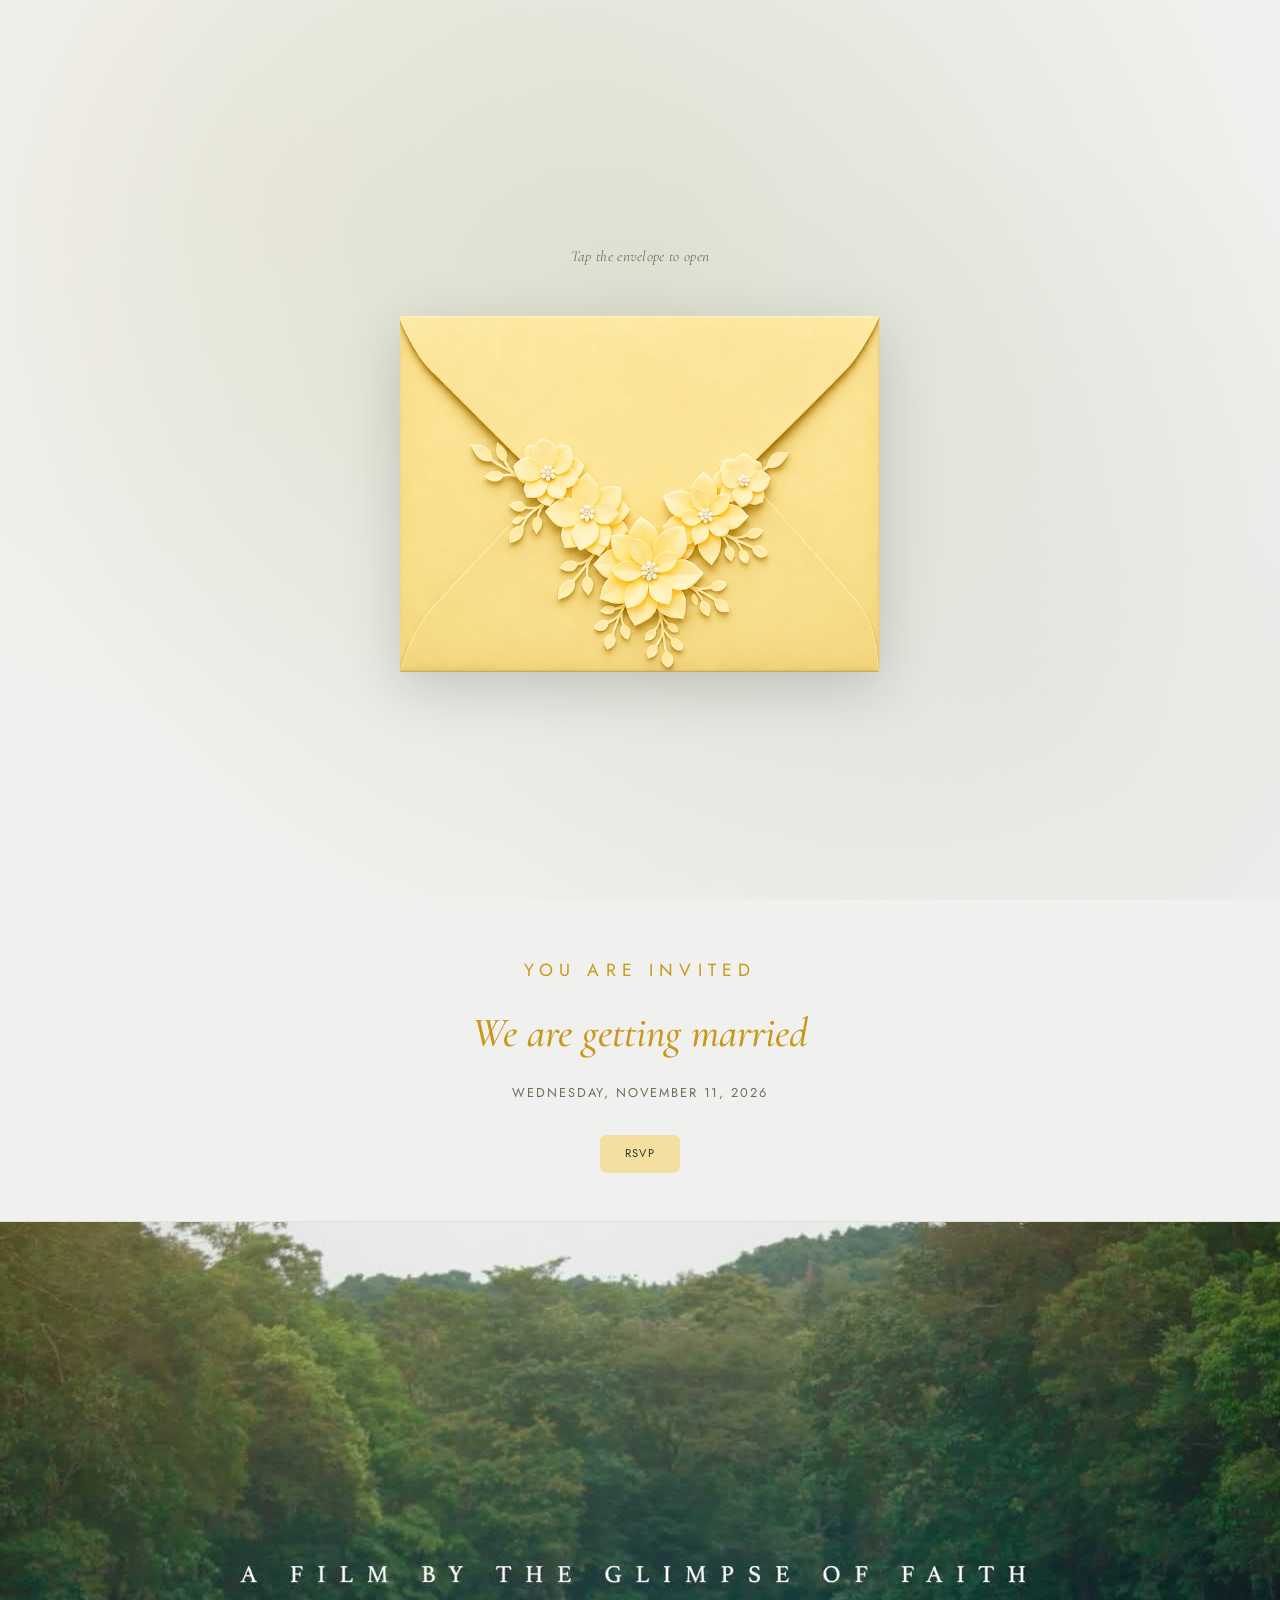
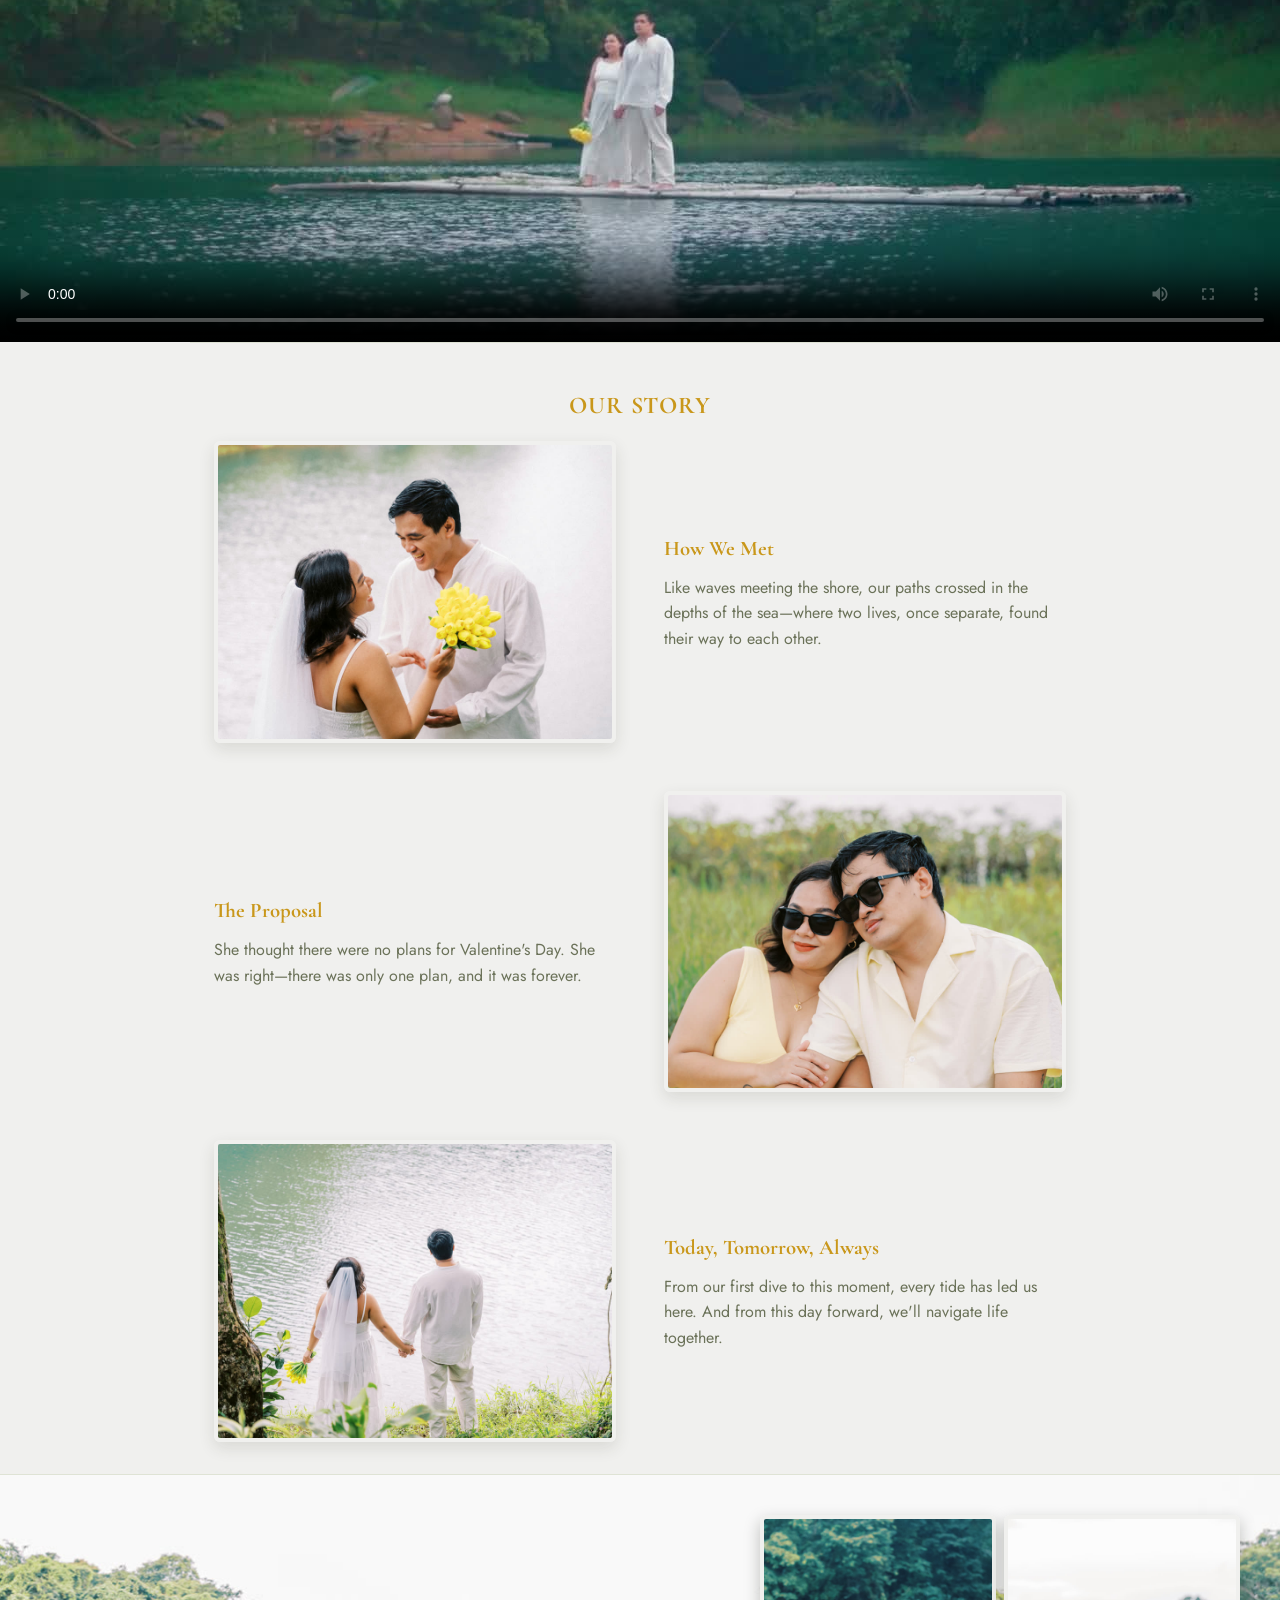
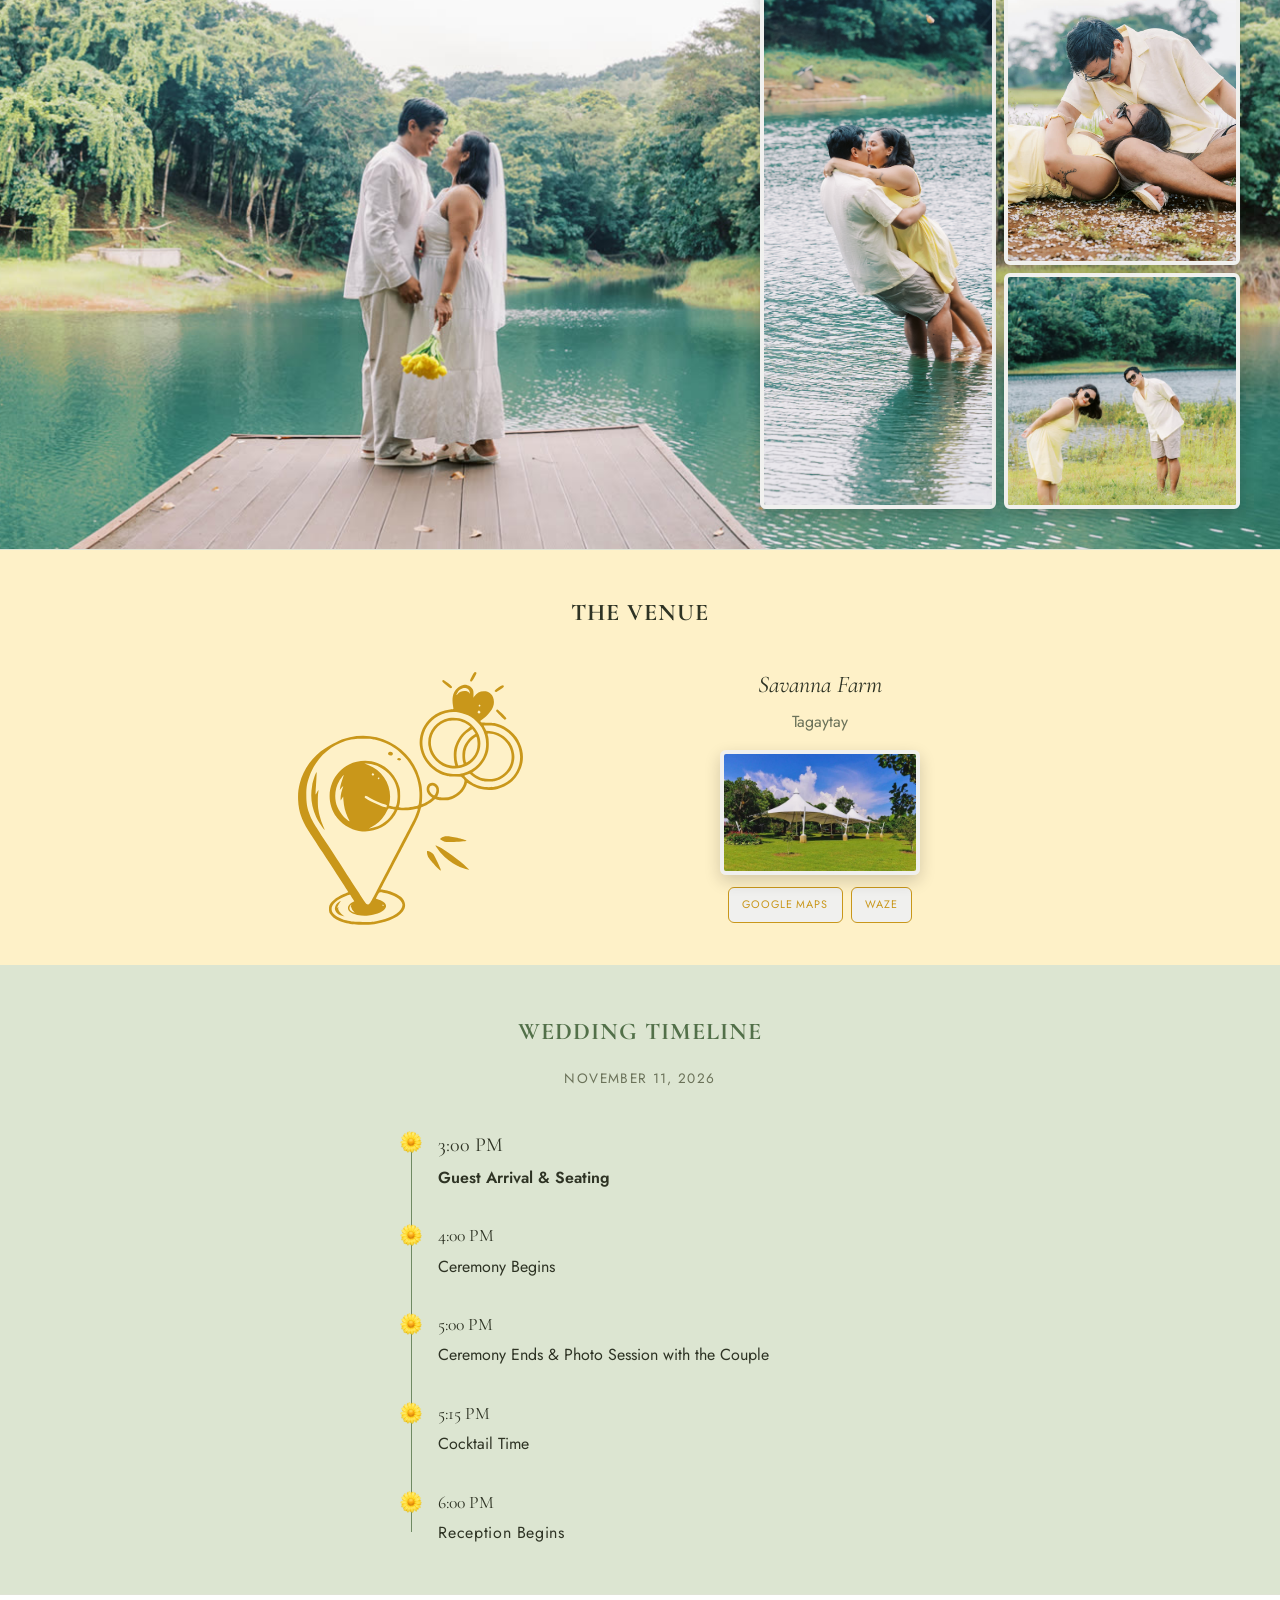
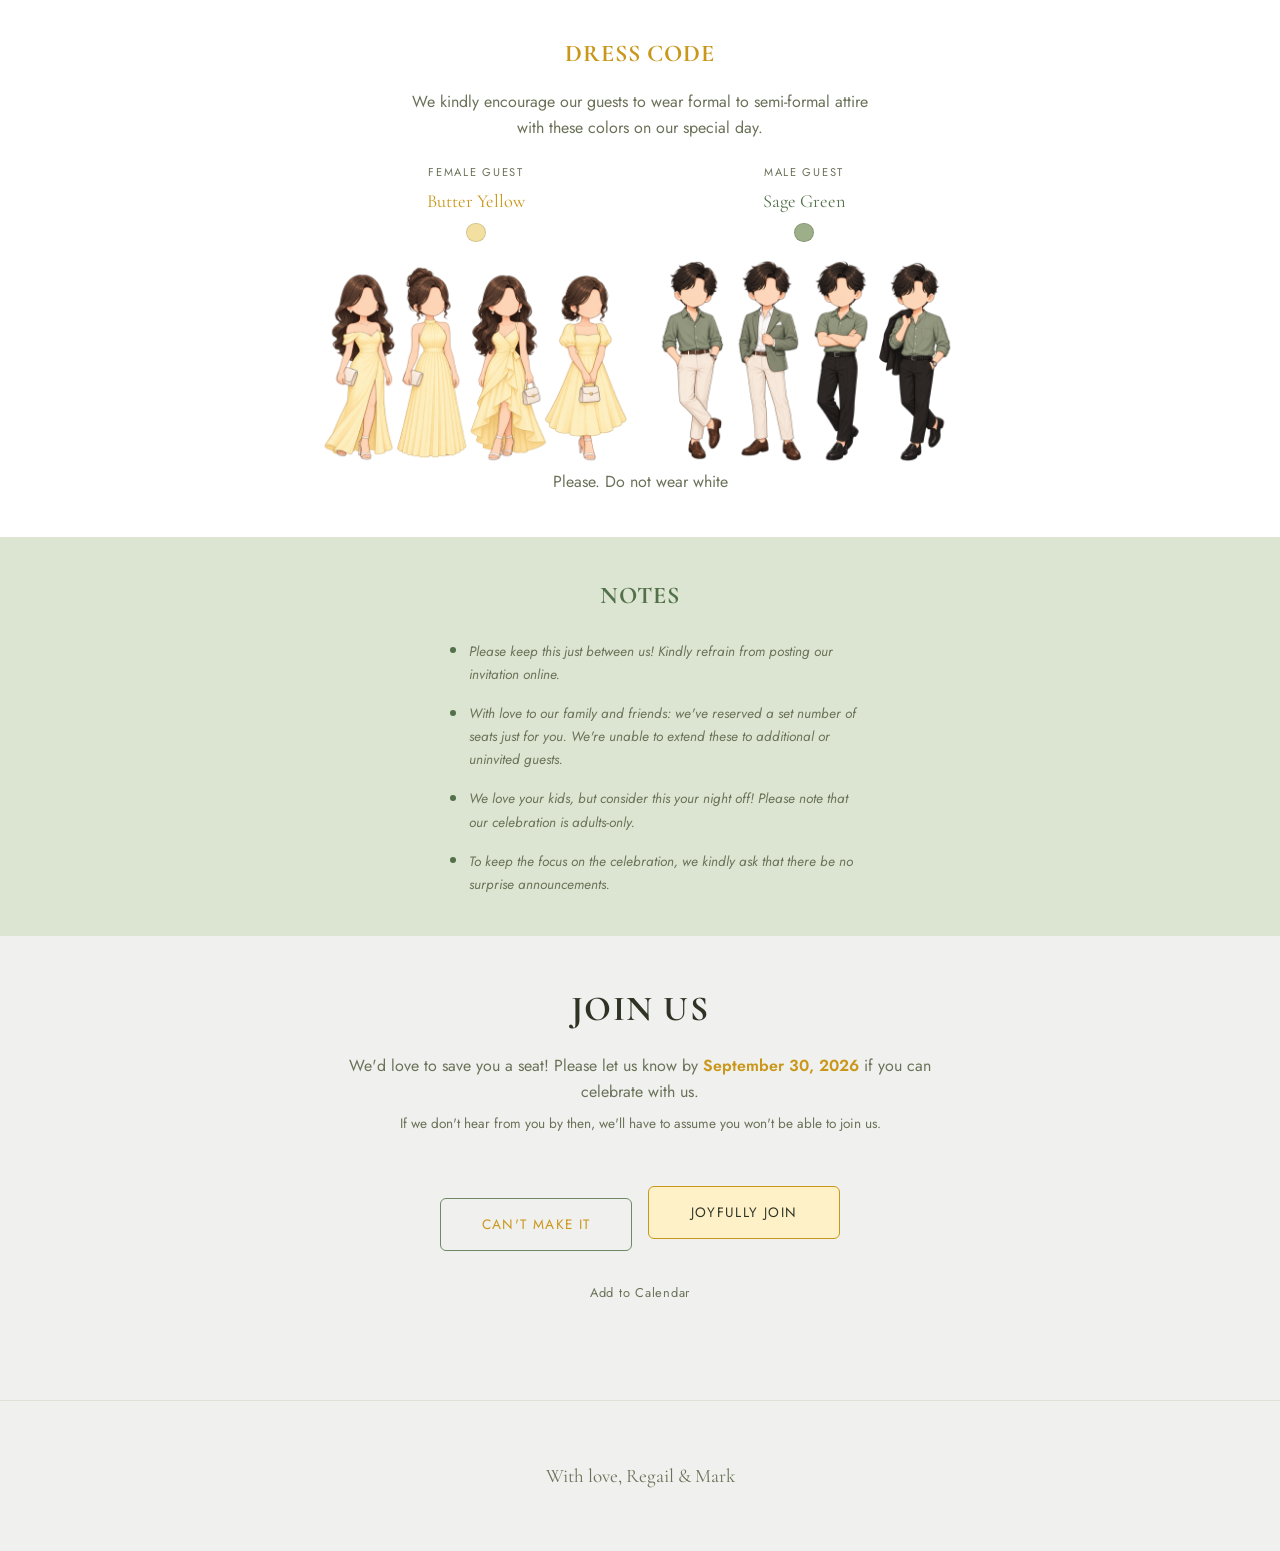
==== commit cd15be88: "Deploy: sync from mkngs/wedding-rsvp Co-Authored-By: Claude Sonnet 5 <noreply@anthropic.com>" ====
--- a/index.html
+++ b/index.html
@@ -12,7 +12,7 @@
 <meta name="theme-color" content="#f0f0ee">
 <link rel="icon" href="data:image/svg+xml,%3Csvg%20xmlns%3D'http%3A%2F%2Fwww.w3.org%2F2000%2Fsvg'%20viewBox%3D'0%200%2064%2064'%3E%3Crect%20width%3D'64'%20height%3D'64'%20rx%3D'16'%20fill%3D'%23faf6f0'%2F%3E%3Ctext%20x%3D'32'%20y%3D'43'%20font-family%3D'Georgia%2Cserif'%20font-style%3D'italic'%20font-size%3D'26'%20fill%3D'%23a9714f'%20text-anchor%3D'middle'%3ER%26amp%3BM%3C%2Ftext%3E%3C%2Fsvg%3E">
 <link rel="preconnect" href="https://fonts.googleapis.com">
-<link href="https://fonts.googleapis.com/css2?family=Cormorant+Garamond:wght@400;500;600&family=Jost:wght@300;400;500&family=Snowburst+One&family=Alex+Brush&family=WindSong&display=swap" rel="stylesheet">
+<link href="https://fonts.googleapis.com/css2?family=Cormorant+Garamond:wght@400;500;600&family=Jost:wght@300;400;500&display=swap" rel="stylesheet">
 <link rel="stylesheet" href="styles.css">
 </head>
 <body class="pre-open">
@@ -43,7 +43,6 @@
           <p class="card-time">Three o'clock in the afternoon</p>
           <p class="card-venue">Savanna Farm</p>
           <p class="card-place">Tagaytay, Philippines</p>
-          <p class="card-reception">Reception to follow</p>
         </div>
       </div>
     </div>
@@ -161,35 +160,35 @@
     <p class="timeline-date">November 11, 2026</p>
     <ol class="timeline-list">
       <li class="timeline-step timeline-step--emphasis">
-        <span class="timeline-dot" aria-hidden="true">🌻</span>
+        <img class="timeline-dot" src="images/timeline-flower.png" alt="" aria-hidden="true">
         <div class="timeline-content">
           <p class="timeline-time">3:00 PM</p>
           <h3>Guest Arrival &amp; Seating</h3>
         </div>
       </li>
       <li class="timeline-step">
-        <span class="timeline-dot" aria-hidden="true">🌻</span>
+        <img class="timeline-dot" src="images/timeline-flower.png" alt="" aria-hidden="true">
         <div class="timeline-content">
           <p class="timeline-time">4:00 PM</p>
           <h3>Ceremony Begins</h3>
         </div>
       </li>
       <li class="timeline-step">
-        <span class="timeline-dot" aria-hidden="true">🌻</span>
+        <img class="timeline-dot" src="images/timeline-flower.png" alt="" aria-hidden="true">
         <div class="timeline-content">
           <p class="timeline-time">5:00 PM</p>
           <h3>Ceremony Ends &amp; Photo Session with the Couple</h3>
         </div>
       </li>
       <li class="timeline-step">
-        <span class="timeline-dot" aria-hidden="true">🌻</span>
+        <img class="timeline-dot" src="images/timeline-flower.png" alt="" aria-hidden="true">
         <div class="timeline-content">
           <p class="timeline-time">5:15 PM</p>
           <h3>Cocktail Time</h3>
         </div>
       </li>
       <li class="timeline-step">
-        <span class="timeline-dot" aria-hidden="true">🌻</span>
+        <img class="timeline-dot" src="images/timeline-flower.png" alt="" aria-hidden="true">
         <div class="timeline-content">
           <p class="timeline-time">6:00 PM</p>
           <h3 class="timeline-caps">Reception Begins</h3>
--- a/styles.css
+++ b/styles.css
@@ -164,17 +164,20 @@
 }
 
 .date {
-  font-family: "Alex Brush", var(--serif);
-  font-size: 2.1rem;
+  font-family: var(--serif);
+  font-weight: 500;
+  font-style: italic;
+  font-size: 1.6rem;
   color: var(--ink-soft);
   margin: 0 0 2rem;
-  letter-spacing: 0.05em;
+  letter-spacing: 0.08em;
   opacity: 0;
   animation: fade-up 700ms ease-out 150ms forwards;
 }
 
 .date-dot {
-  font-family: "Snowburst One", var(--serif);
+  margin: 0 0.05em;
+  color: var(--accent);
 }
 
 .countdown {
@@ -648,7 +651,7 @@
 .timeline-list::before {
   content: "";
   position: absolute;
-  left: 0.9rem;
+  left: 0.7rem;
   top: 0.9rem;
   bottom: 0.9rem;
   width: 1px;
@@ -670,10 +673,9 @@
 
 .timeline-dot {
   flex: none;
-  width: 1.8rem;
-  font-size: 1.2rem;
-  line-height: 1.3;
-  text-align: center;
+  width: 1.4rem;
+  height: 1.4rem;
+  margin-top: 0.1rem;
   z-index: 1;
 }
 
@@ -1634,12 +1636,3 @@
   color: var(--ink-soft);
   margin: 0;
 }
-
-.card-reception {
-  font-family: var(--sans);
-  font-size: 0.34rem;
-  letter-spacing: 0.08em;
-  text-transform: uppercase;
-  color: var(--ink-soft);
-  margin: 0.35em 0 0;
-}
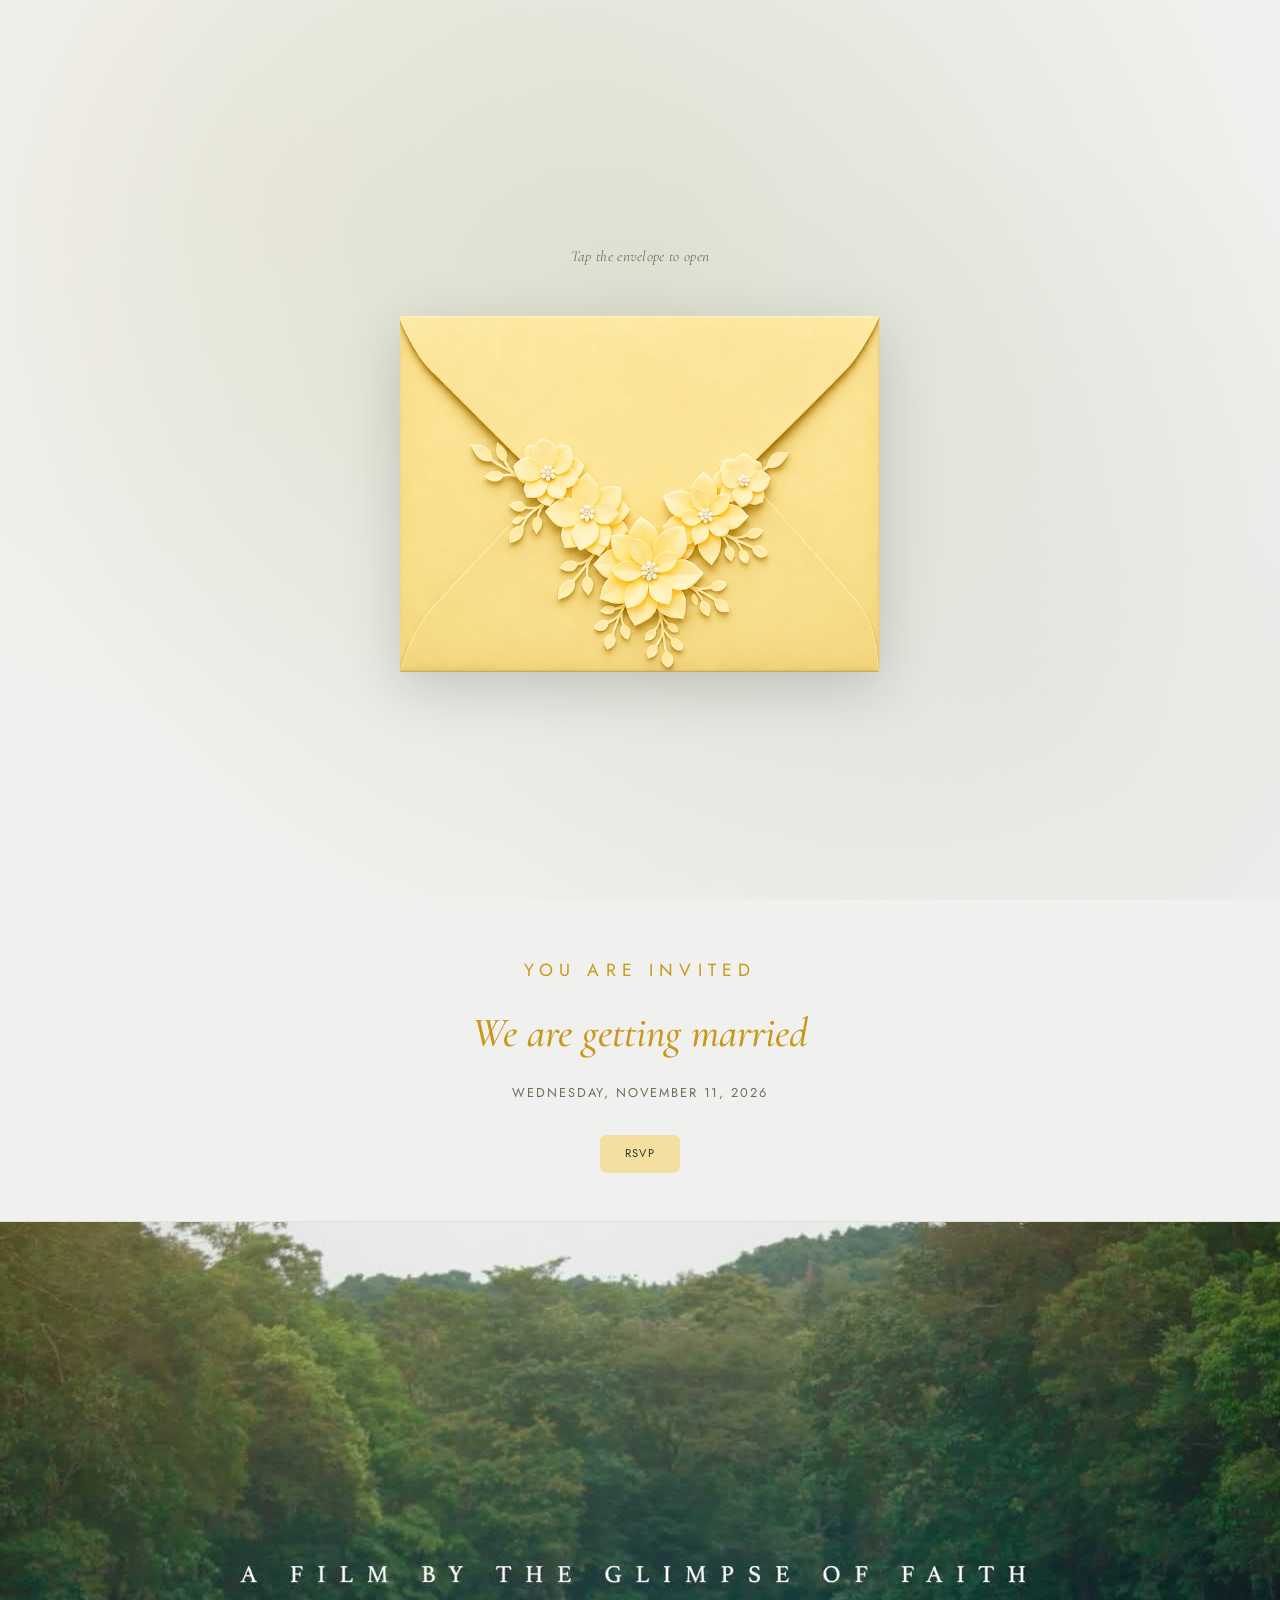
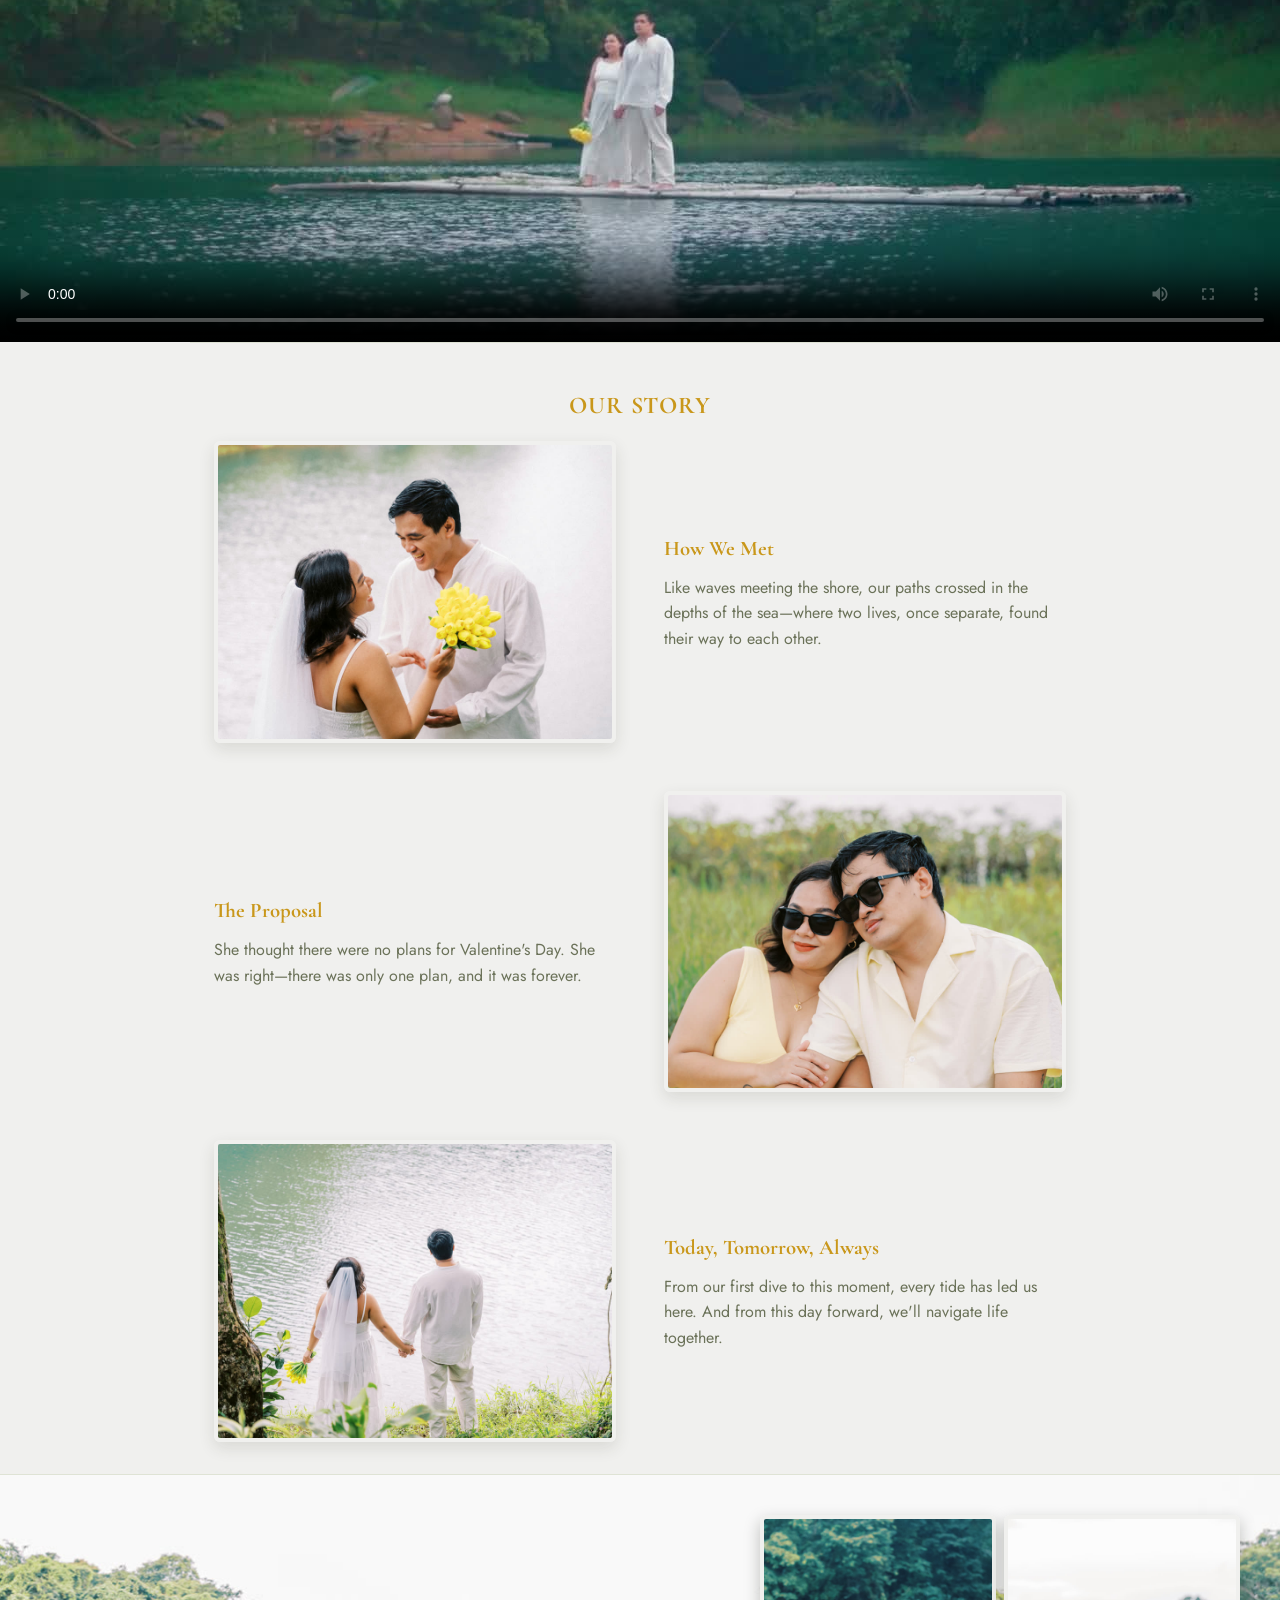
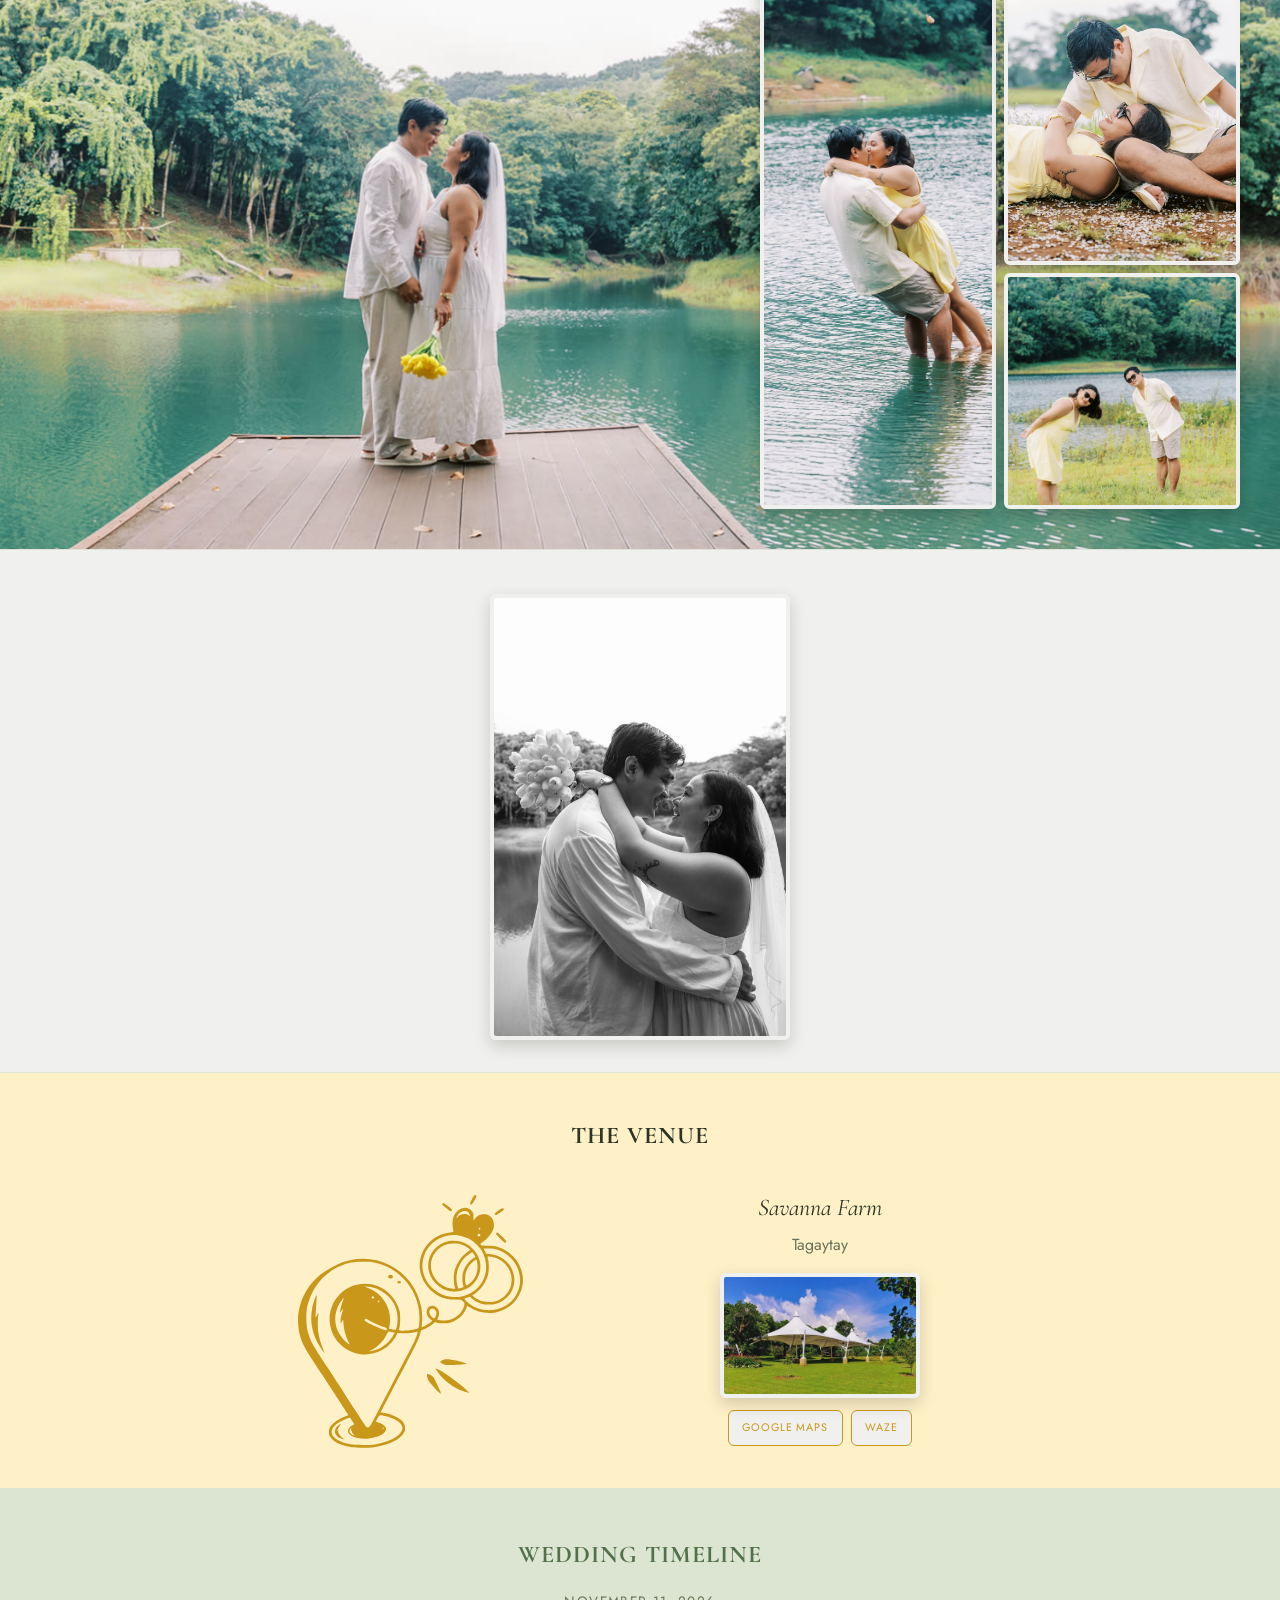
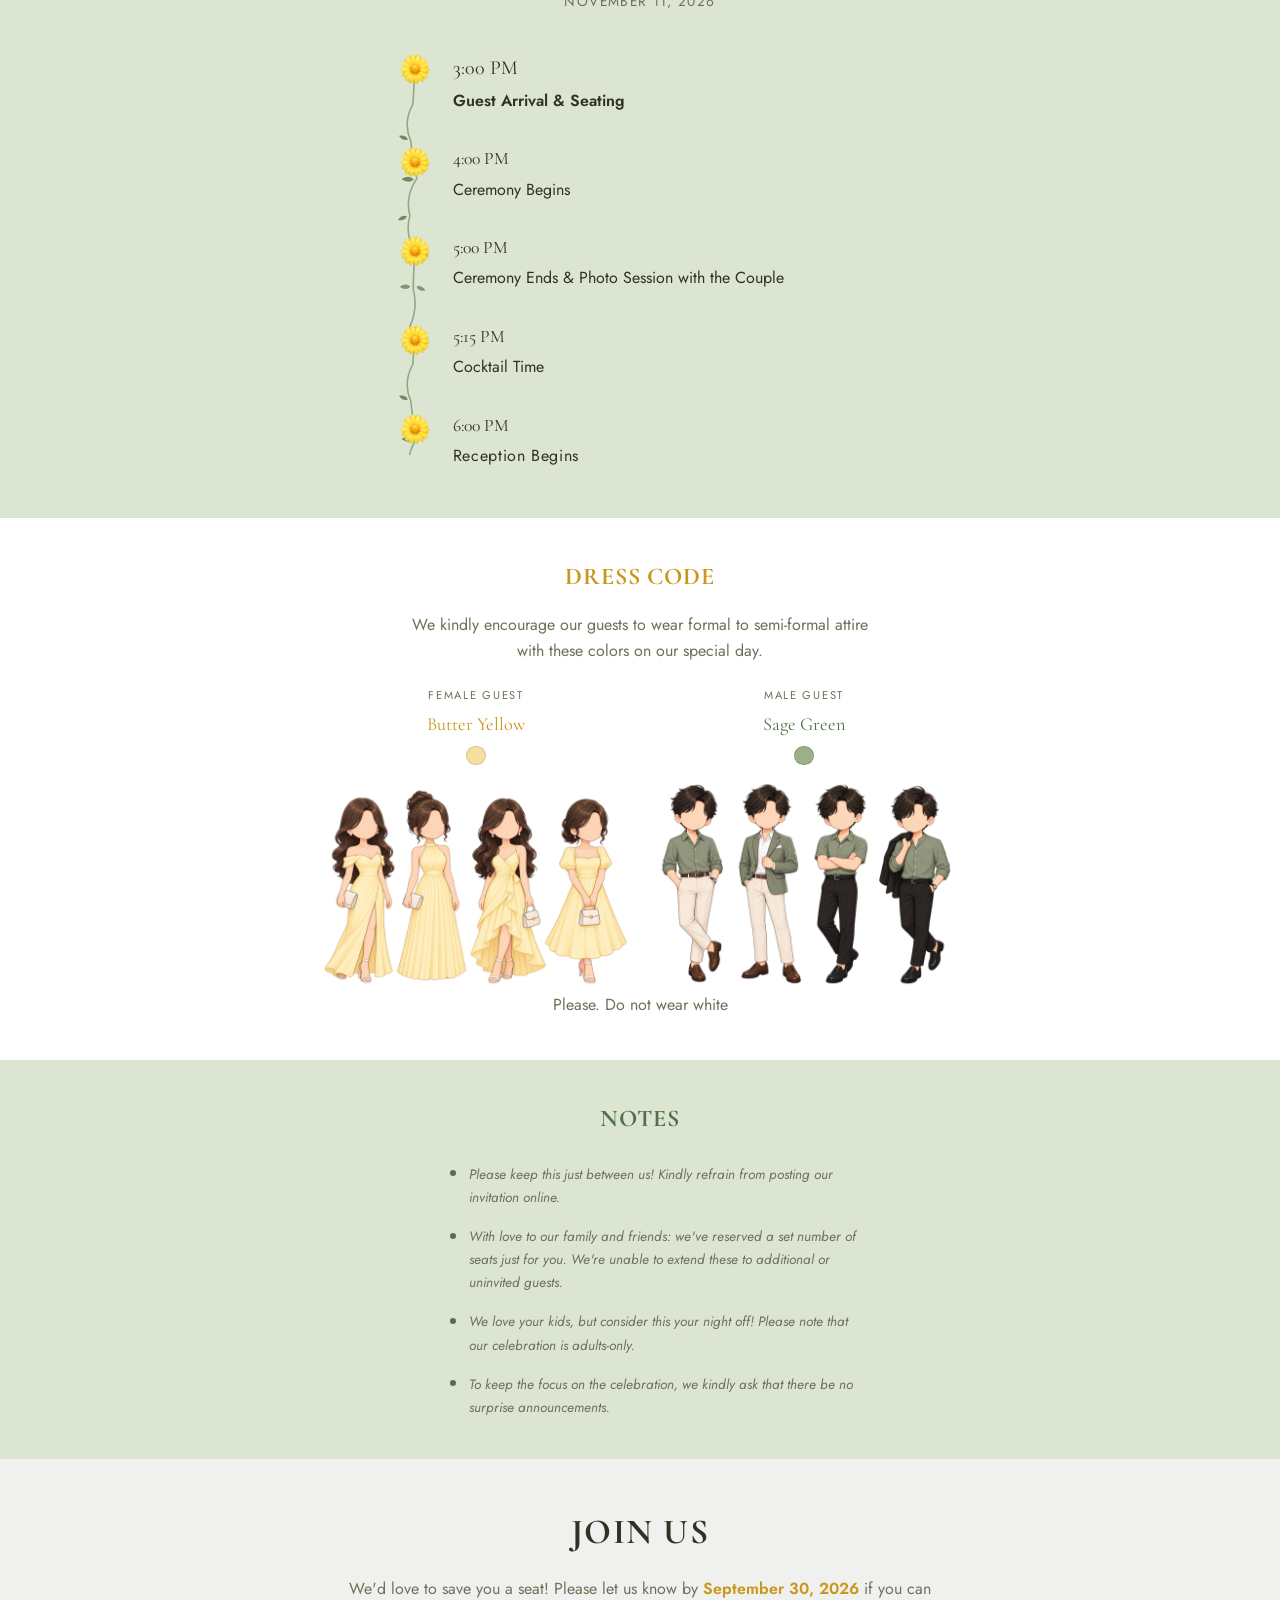
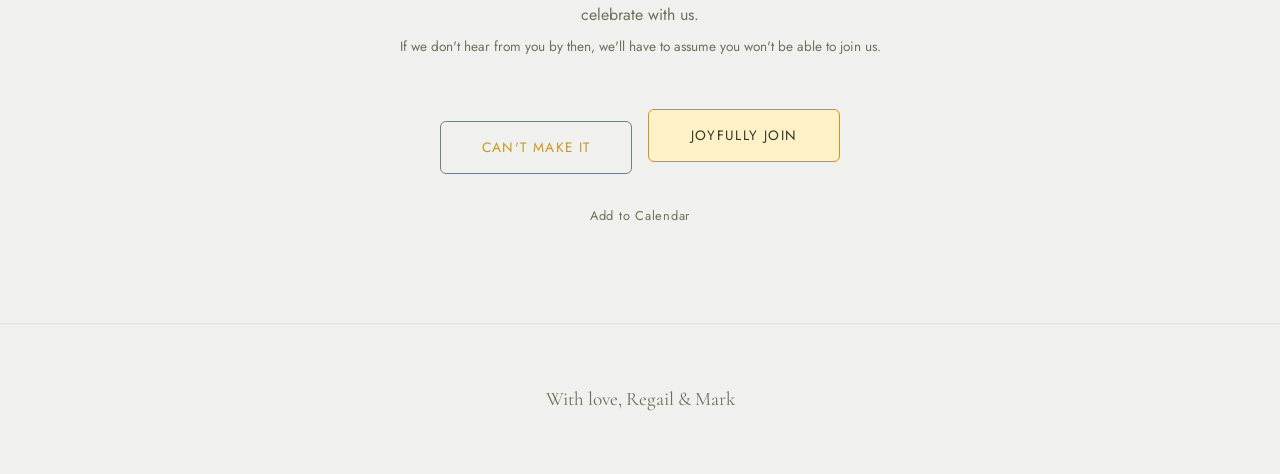
==== commit d3cd8e55: "Deploy: sync from mkngs/wedding-rsvp Co-Authored-By: Claude Sonnet 5 <noreply@anthropic.com>" ====
--- a/index.html
+++ b/index.html
@@ -131,6 +131,10 @@
     </div>
   </section>
 
+  <section class="embrace" aria-label="A quiet moment">
+    <img class="embrace-photo" src="images/card-photo.jpg" alt="Regail and Mark embracing by the lake">
+  </section>
+
   <section class="venue">
     <h2>The Venue</h2>
     <div class="venue-bg">
--- a/styles.css
+++ b/styles.css
@@ -565,6 +565,23 @@
   box-shadow: 0 6px 16px rgba(20, 24, 14, 0.18);
 }
 
+.embrace {
+  padding: 2.75rem 1.5rem 2rem;
+  text-align: center;
+  border-top: 1px solid var(--line);
+}
+
+.embrace-photo {
+  display: block;
+  width: 100%;
+  max-width: 300px;
+  height: auto;
+  margin: 0 auto;
+  border-radius: var(--radius);
+  border: 4px solid var(--paper);
+  box-shadow: 0 6px 16px rgba(20, 24, 14, 0.18);
+}
+
 .venue-nav-buttons {
   display: flex;
   gap: 0.5rem;
@@ -651,18 +668,28 @@
 .timeline-list::before {
   content: "";
   position: absolute;
-  left: 0.7rem;
+  left: -0.7rem;
   top: 0.9rem;
   bottom: 0.9rem;
-  width: 1px;
-  background: var(--sage);
+  width: 4rem;
+  /* A hand-drawn-looking wavy stem with a handful of leaves scattered at
+     irregular positions/angles/sizes along it (not a mechanical
+     left-right-left alternation), tiled over a tall (260px) repeat so the
+     pattern doesn't read as an obvious loop. Every leaf's rotated outline
+     was checked to stay within the SVG's own canvas (0-64) before baking
+     it in — earlier drafts let some near-180°-rotated leaves swing past
+     x=0 and get clipped by the canvas edge itself, not just the CSS box. */
+  background-image: url("data:image/svg+xml,%3Csvg%20xmlns%3D%22http%3A//www.w3.org/2000/svg%22%20width%3D%2264%22%20height%3D%22260%22%20viewBox%3D%220%200%2064%20260%22%3E%0A%3Cpath%20d%3D%22M26.0%200.0%20Q25.1%2018.6%2023.9%2037.1%20Q13.6%2055.7%2021.8%2074.3%20Q23.5%2092.9%2027.8%20111.4%20Q15.7%20130.0%2020.9%20148.6%20Q15.5%20167.1%2026.4%20185.7%20Q23.9%20204.3%2024.4%20222.9%20Q29.1%20241.4%2020.7%20260.0%22%20fill%3D%22none%22%20stroke%3D%22%238faa82%22%20stroke-width%3D%221.6%22%20stroke-linecap%3D%22round%22/%3E%0A%3Cpath%20d%3D%22M0%2C0%20Q3.8%2C-3.9%209.6%2C0%20Q3.8%2C3.9%200%2C0%20Z%22%20fill%3D%22%236f8a63%22%20transform%3D%22translate%2818.8%2C72.6%29%20rotate%28203.8%29%22/%3E%3Cpath%20d%3D%22M0%2C0%20Q4.9%2C-5.1%2012.4%2C0%20Q4.9%2C5.1%200%2C0%20Z%22%20fill%3D%22%236f8a63%22%20transform%3D%22translate%2824.8%2C112.6%29%20rotate%28183.0%29%22/%3E%3Cpath%20d%3D%22M0%2C0%20Q3.8%2C-3.9%209.6%2C0%20Q3.8%2C3.9%200%2C0%20Z%22%20fill%3D%22%236f8a63%22%20transform%3D%22translate%2817.9%2C149.3%29%20rotate%28158.1%29%22/%3E%3Cpath%20d%3D%22M0%2C0%20Q4.4%2C-4.5%2010.9%2C0%20Q4.4%2C4.5%200%2C0%20Z%22%20fill%3D%22%236f8a63%22%20transform%3D%22translate%2829.4%2C185.2%29%20rotate%2821.2%29%22/%3E%3Cpath%20d%3D%22M0%2C0%20Q4.3%2C-4.4%2010.9%2C0%20Q4.3%2C4.4%200%2C0%20Z%22%20fill%3D%22%237f9a72%22%20transform%3D%22translate%2821.4%2C219.7%29%20rotate%28179.8%29%22/%3E%3Cpath%20d%3D%22M0%2C0%20Q3.9%2C-4.0%209.9%2C0%20Q3.9%2C4.0%200%2C0%20Z%22%20fill%3D%22%237f9a72%22%20transform%3D%22translate%2827.4%2C219.5%29%20rotate%2824.0%29%22/%3E%0A%3C/svg%3E");
+  background-repeat: repeat-y;
+  background-position: top left;
+  background-size: 4rem 16.25rem;
 }
 
 .timeline-step {
   position: relative;
   display: flex;
   align-items: flex-start;
-  gap: 1rem;
+  gap: 1.4rem;
   padding-bottom: 2rem;
   text-align: left;
 }
@@ -673,8 +700,8 @@
 
 .timeline-dot {
   flex: none;
-  width: 1.4rem;
-  height: 1.4rem;
+  width: 1.9rem;
+  height: 1.9rem;
   margin-top: 0.1rem;
   z-index: 1;
 }
@@ -1535,7 +1562,7 @@
 
 .card-preamble {
   font-family: var(--sans);
-  font-size: 0.44rem;
+  font-size: 0.52rem;
   letter-spacing: 0.1em;
   text-transform: uppercase;
   color: var(--ink-soft);
@@ -1552,7 +1579,7 @@
 .card-name {
   font-family: var(--serif);
   font-weight: 600;
-  font-size: 0.95rem;
+  font-size: 1.1rem;
   letter-spacing: 0.03em;
   text-transform: uppercase;
   line-height: 1.25;
@@ -1568,7 +1595,7 @@
 
 .card-invite {
   font-family: var(--sans);
-  font-size: 0.38rem;
+  font-size: 0.45rem;
   letter-spacing: 0.08em;
   text-transform: uppercase;
   color: var(--ink-soft);
@@ -1587,7 +1614,7 @@
 
 .card-date-part {
   font-family: var(--sans);
-  font-size: 0.34rem;
+  font-size: 0.4rem;
   letter-spacing: 0.08em;
   text-transform: uppercase;
   color: var(--ink-soft);
@@ -1596,13 +1623,13 @@
 .card-date-num {
   font-family: var(--serif);
   font-weight: 600;
-  font-size: 0.85rem;
+  font-size: 1rem;
   color: var(--ink);
 }
 
 .card-year {
   font-family: var(--sans);
-  font-size: 0.34rem;
+  font-size: 0.4rem;
   letter-spacing: 0.08em;
   text-transform: uppercase;
   color: var(--ink-soft);
@@ -1611,7 +1638,7 @@
 
 .card-time {
   font-family: var(--sans);
-  font-size: 0.36rem;
+  font-size: 0.42rem;
   letter-spacing: 0.04em;
   text-transform: uppercase;
   color: var(--ink-soft);
@@ -1621,7 +1648,7 @@
 .card-venue {
   font-family: var(--serif);
   font-weight: 600;
-  font-size: 0.5rem;
+  font-size: 0.58rem;
   letter-spacing: 0.03em;
   text-transform: uppercase;
   color: var(--accent-strong);
@@ -1630,9 +1657,10 @@
 
 .card-place {
   font-family: var(--sans);
-  font-size: 0.34rem;
+  font-size: 0.4rem;
   letter-spacing: 0.06em;
   text-transform: uppercase;
   color: var(--ink-soft);
   margin: 0;
 }
+
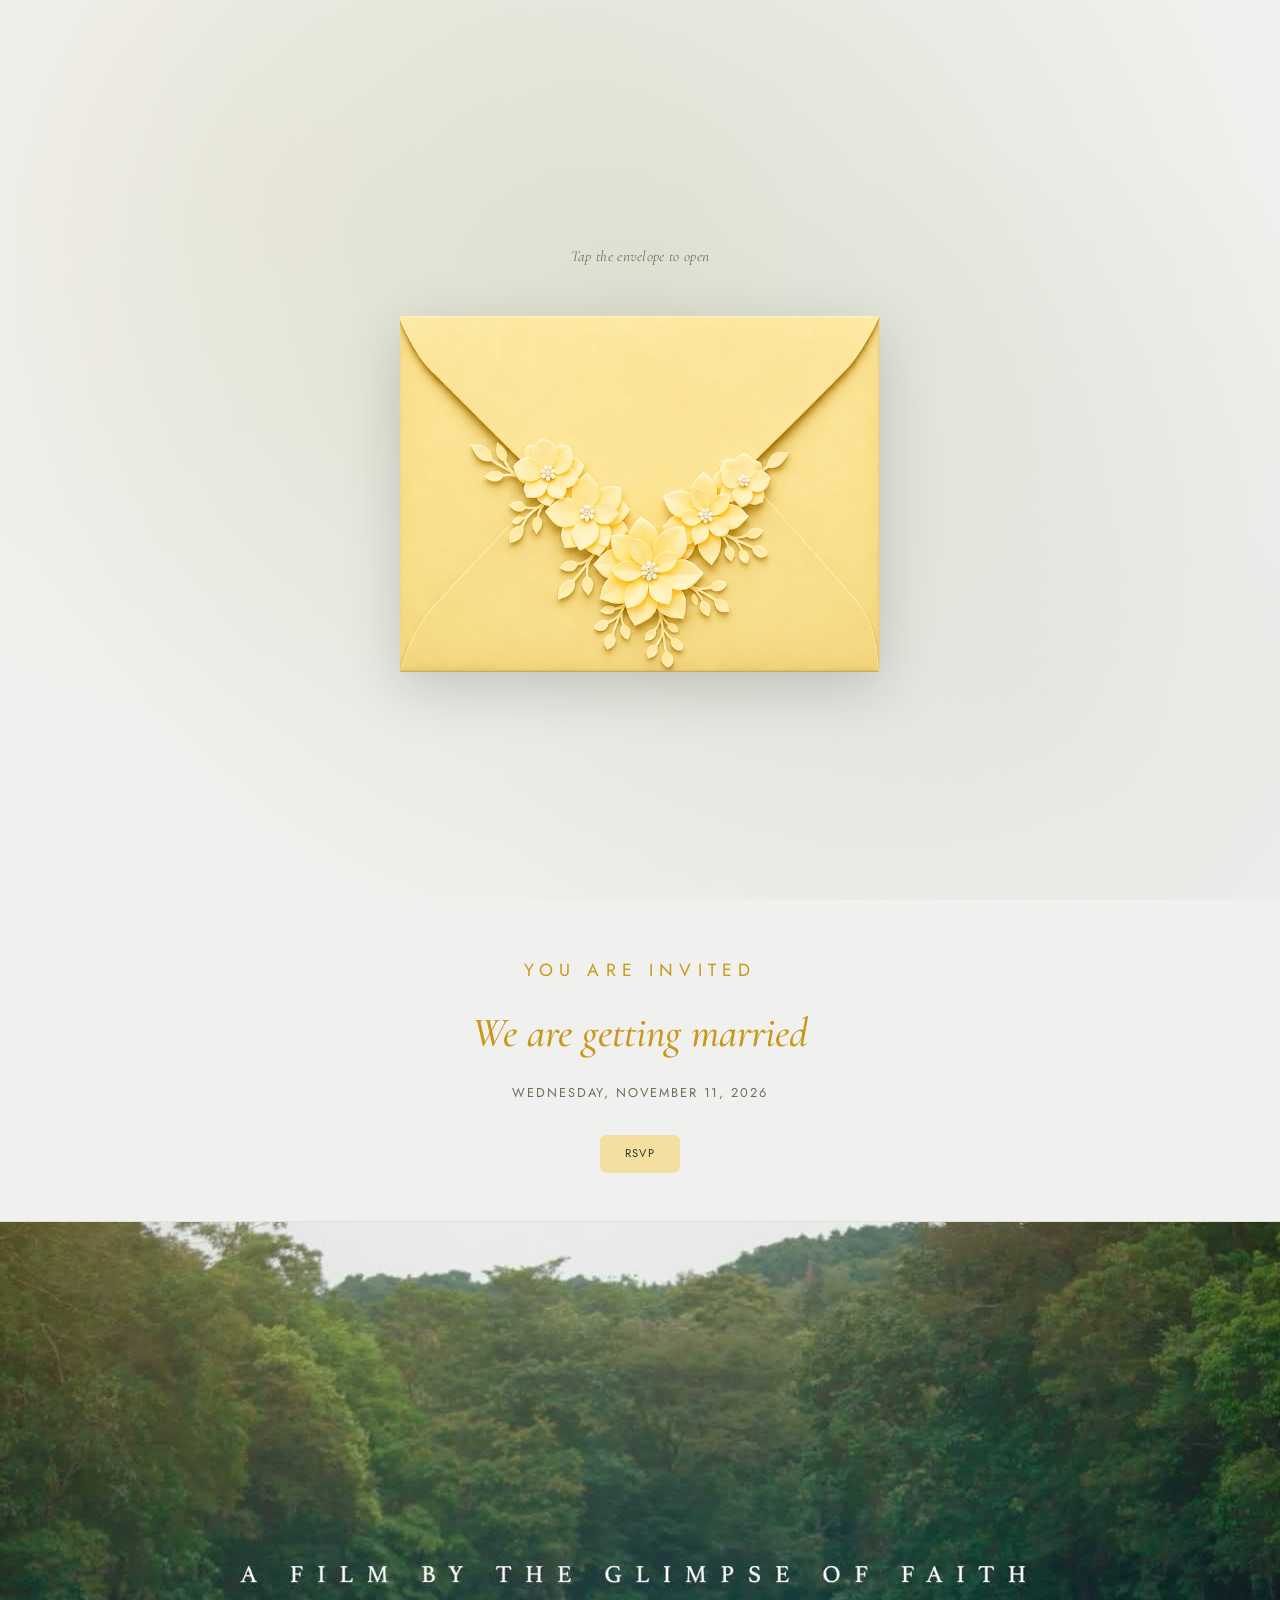
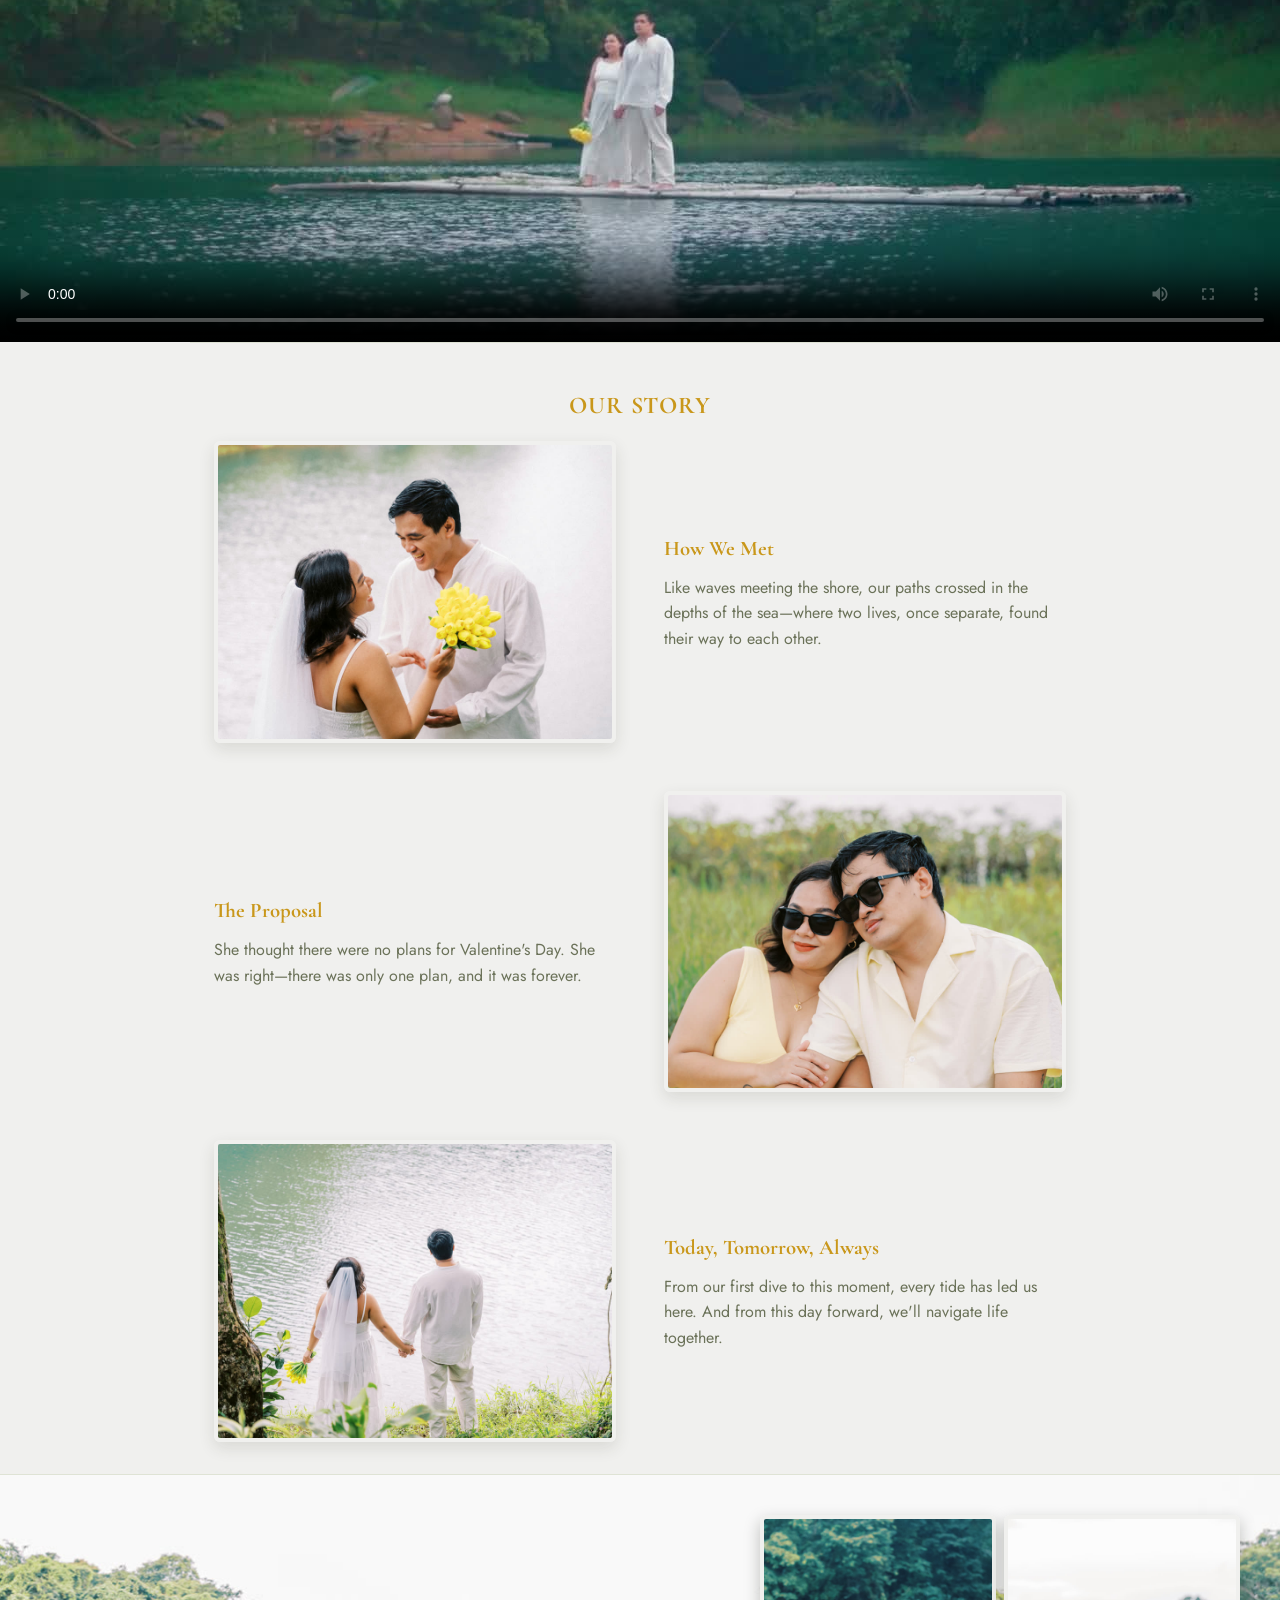
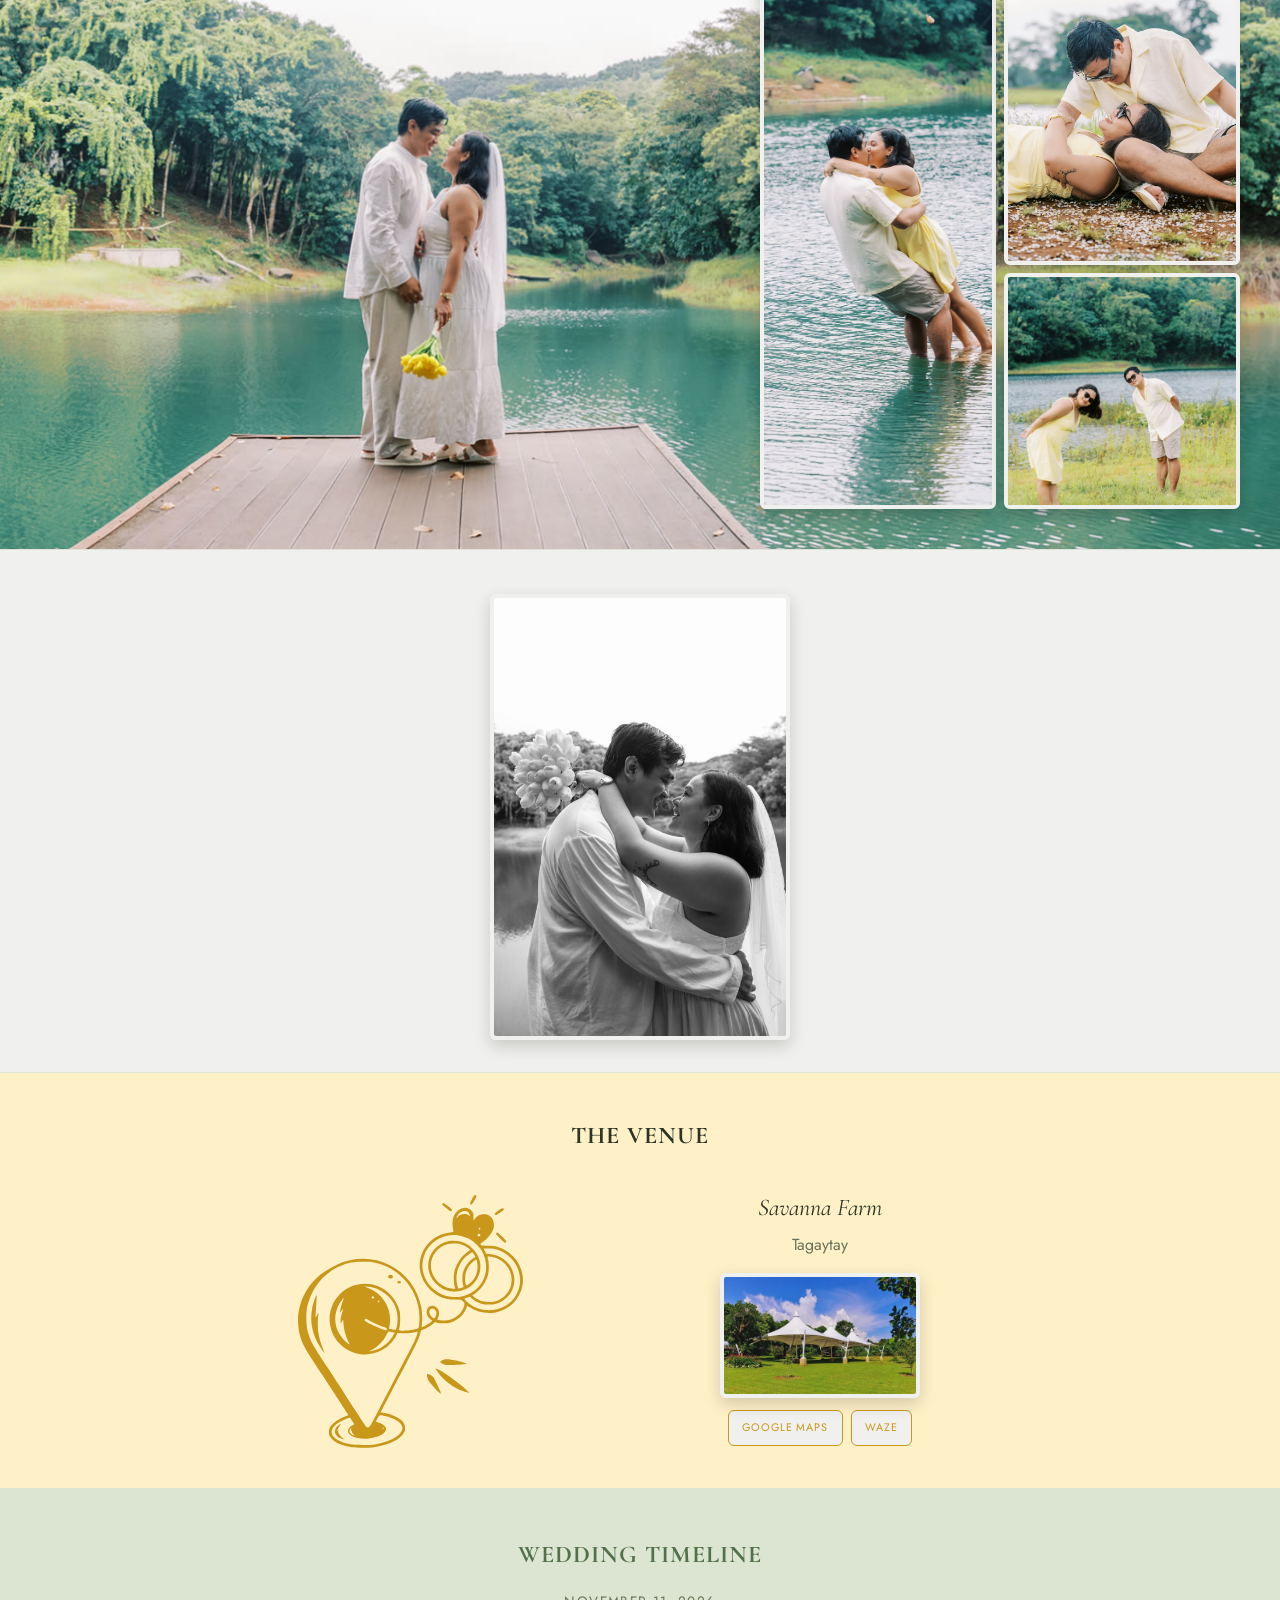
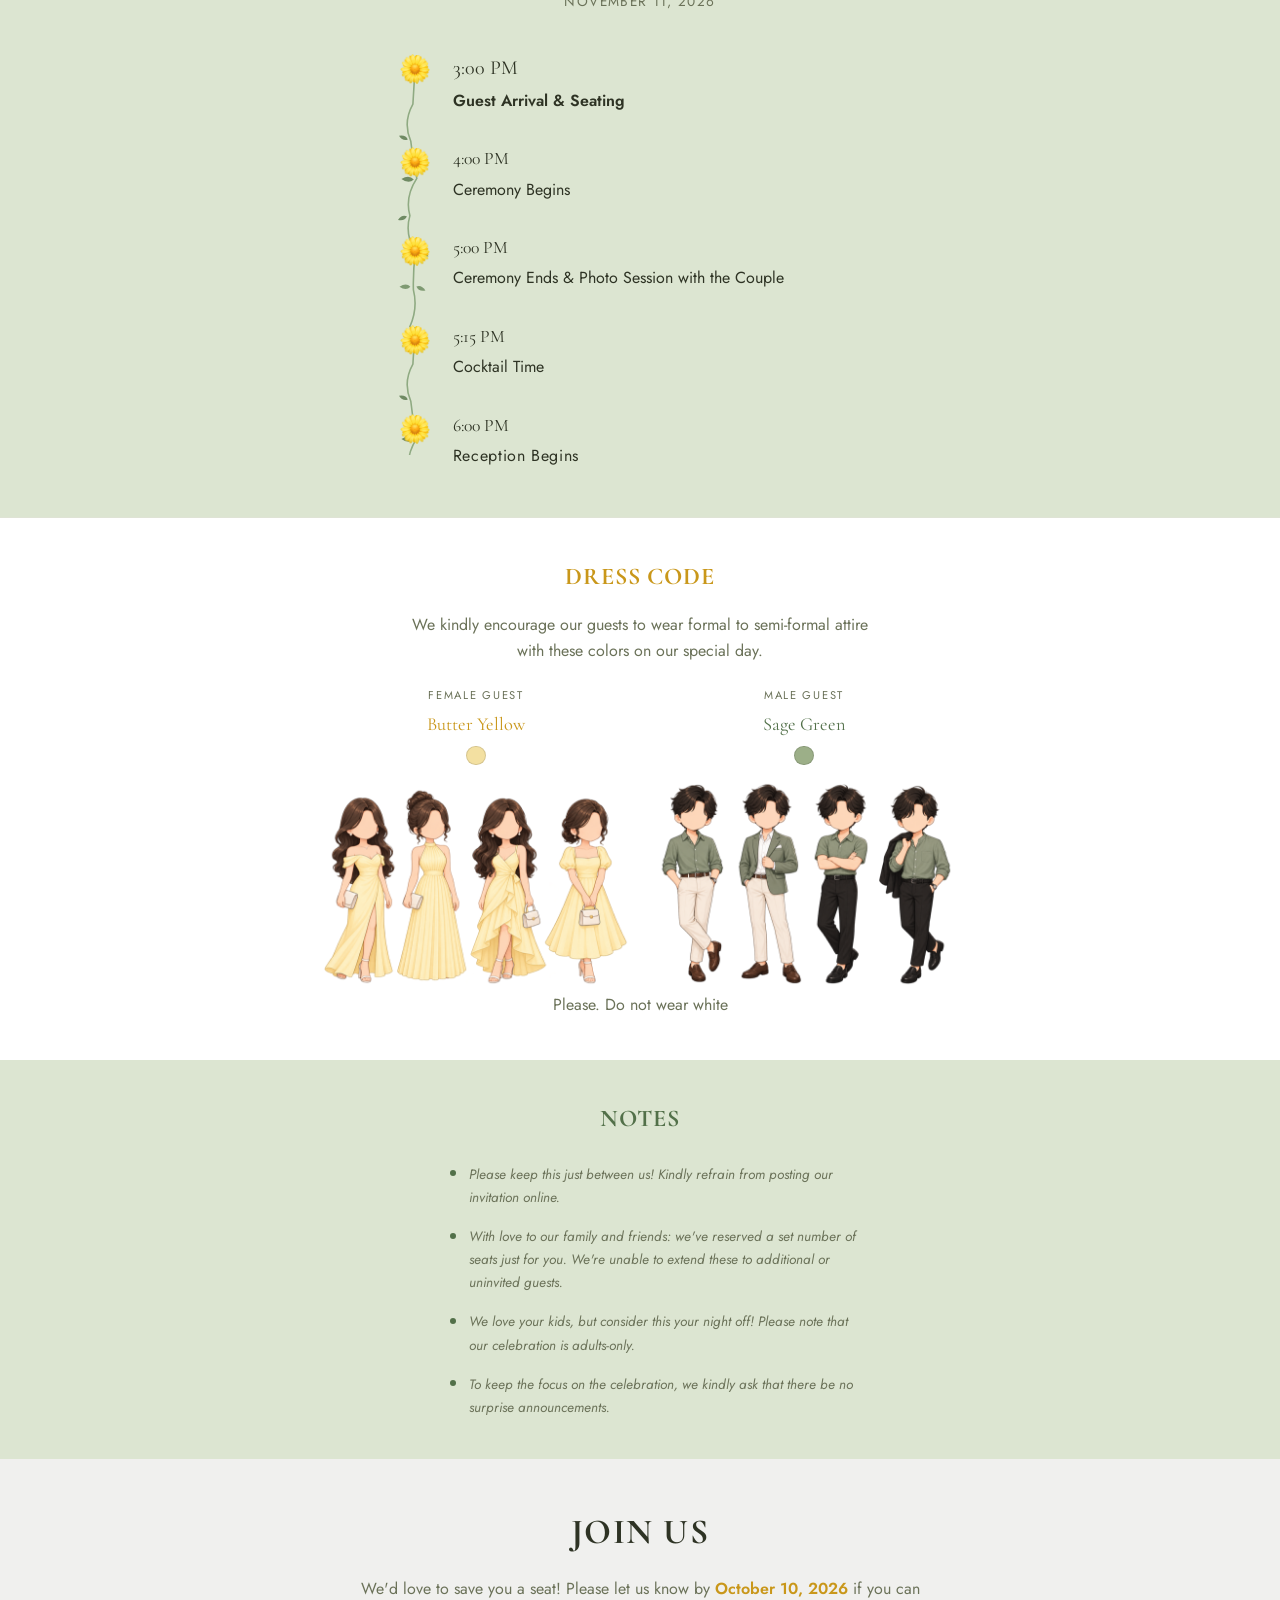
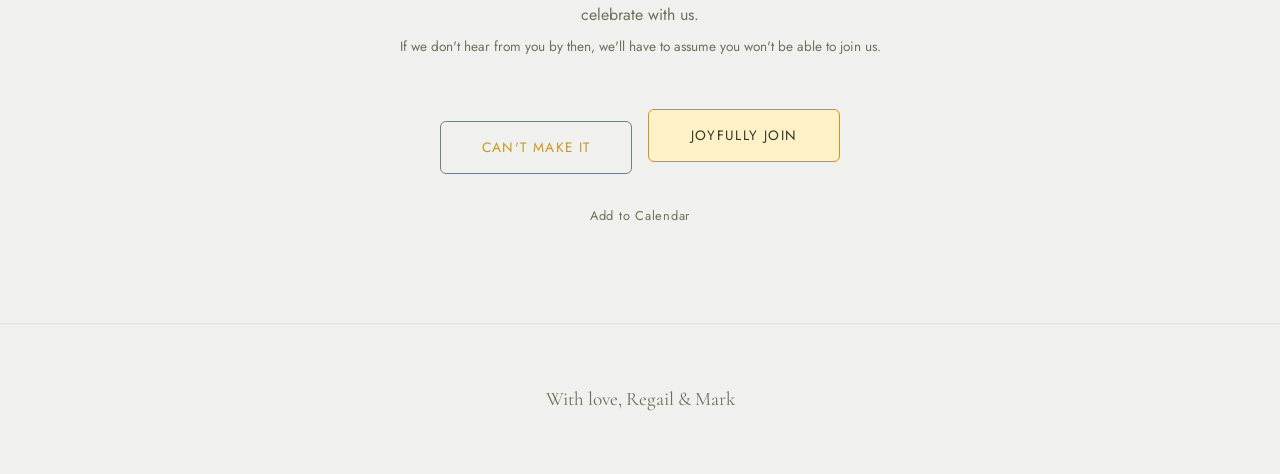
==== commit 60ce1d5f: "Deploy: sync from mkngs/wedding-rsvp Co-Authored-By: Claude Sonnet 5 <noreply@anthropic.com>" ====
--- a/index.html
+++ b/index.html
@@ -255,7 +255,7 @@
 
   <section class="cta-band" id="rsvp">
     <h2>Join Us</h2>
-    <p>We'd love to save you a seat! Please let us know by <span class="rsvp-deadline">September 30, 2026</span> if you can celebrate with us.</p>
+    <p>We'd love to save you a seat! Please let us know by <span class="rsvp-deadline">October 10, 2026</span> if you can celebrate with us.</p>
     <p class="rsvp-note">If we don't hear from you by then, we'll have to assume you won't be able to join us.</p>
 
     <div class="rsvp-choices">
--- a/styles.css
+++ b/styles.css
@@ -1413,7 +1413,14 @@
   align-items: center;
   justify-content: center;
   background: radial-gradient(circle at 50% 35%, var(--paper-alt), var(--paper) 75%);
-  overflow: hidden;
+  /* The open envelope's artwork is portrait (taller than the closed one)
+     and overlaps above/below its own box by design (see .envelope-open-layer
+     below). The width cap on .envelope.open keeps that from exceeding the
+     viewport on most screens, but overflow is scrollable rather than
+     hidden as a safety net for anything unusually short/zoomed that still
+     doesn't fit — better a scroll than content silently cut off. */
+  overflow-y: auto;
+  overflow-x: hidden;
   transition: opacity 500ms ease, transform 500ms ease;
 }
 
@@ -1465,6 +1472,18 @@
   max-width: 480px;
   cursor: pointer;
   filter: drop-shadow(0 16px 28px rgba(0, 0, 0, 0.16));
+}
+
+/* The open-envelope artwork is portrait (683x938) and, per
+   .envelope-open-layer, renders centered on and overlapping past the
+   (landscape) closed envelope's box — so its real on-screen height scales
+   with width alone, not viewport height. On a short viewport that
+   unconstrained height ran past the top/bottom of the screen with nothing
+   to clip it into view. Capping width by available height too (using the
+   open artwork's own aspect ratio) keeps the whole card on-screen on short
+   phones/landscape views without changing anything on taller screens. */
+.envelope.open {
+  width: min(calc(100vw - 32px), 480px, calc((100svh - 6rem) * 0.7283));
 }
 
 .envelope-img {
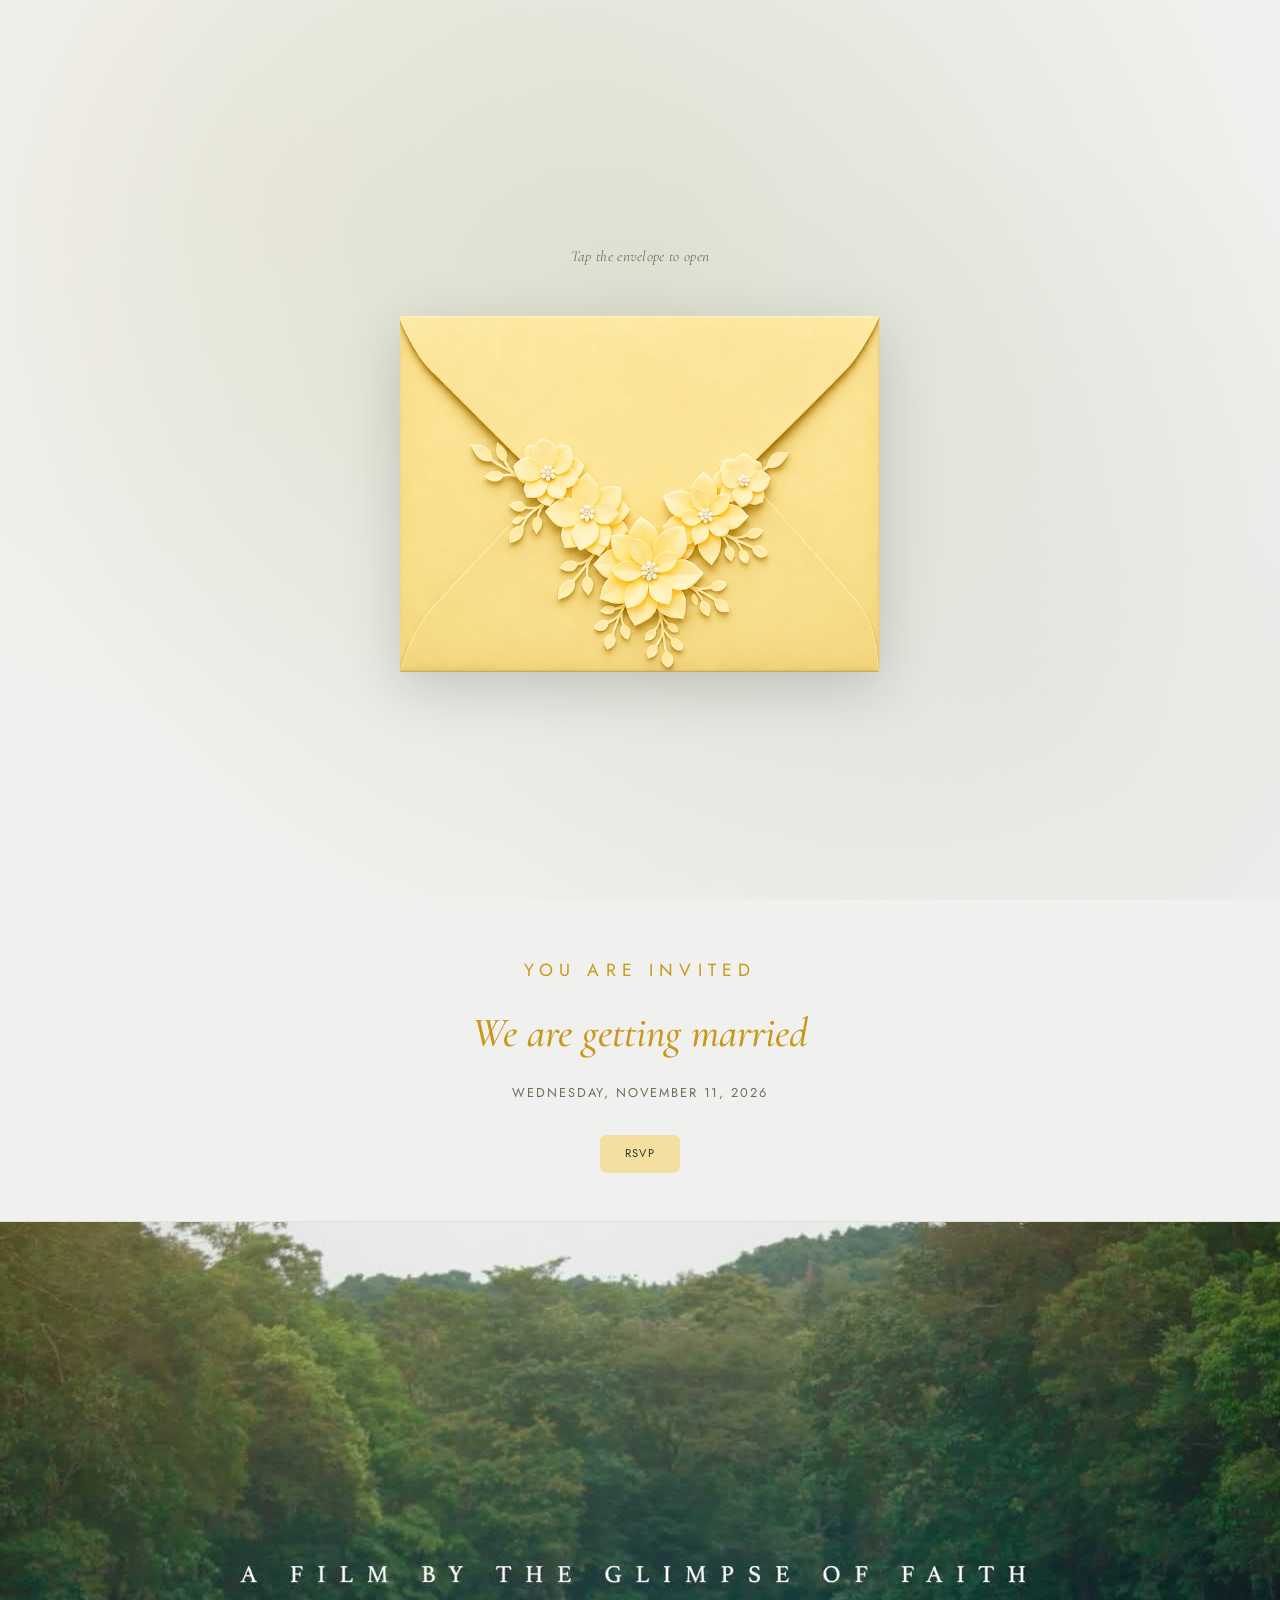
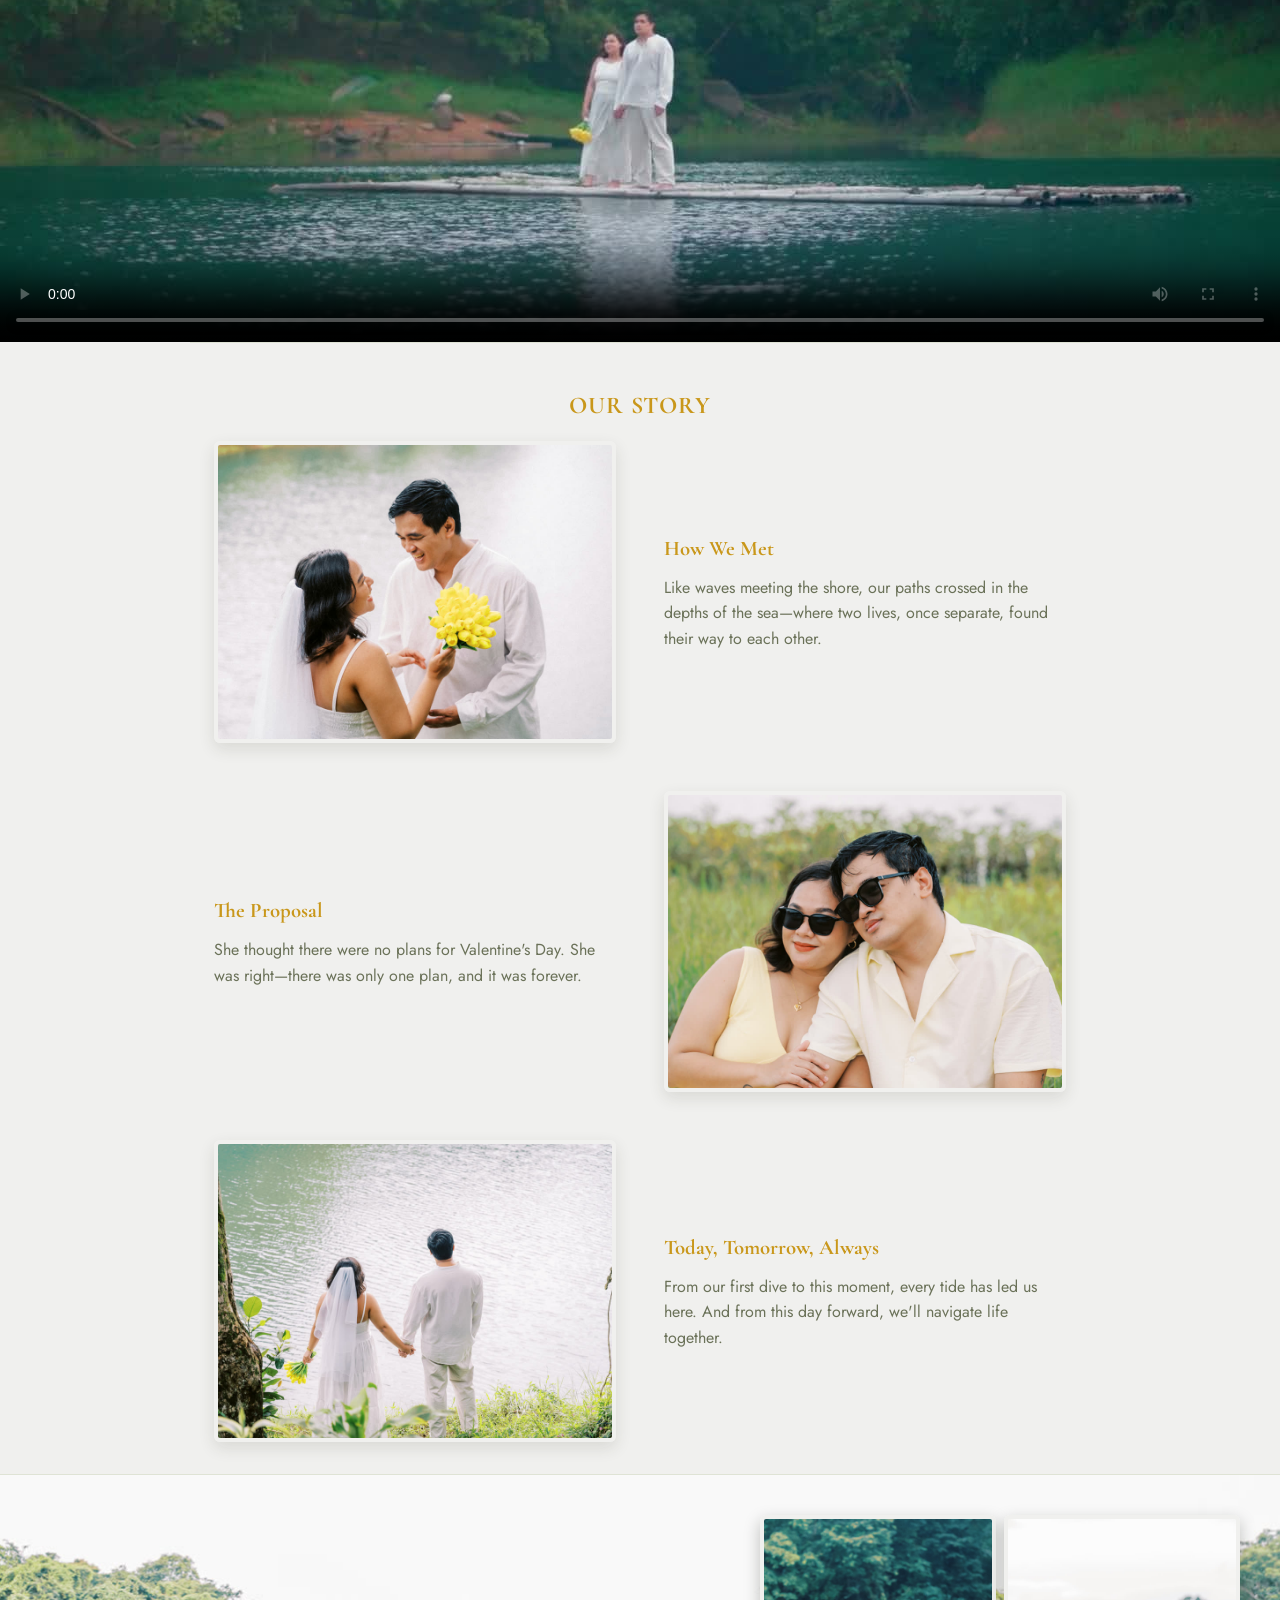
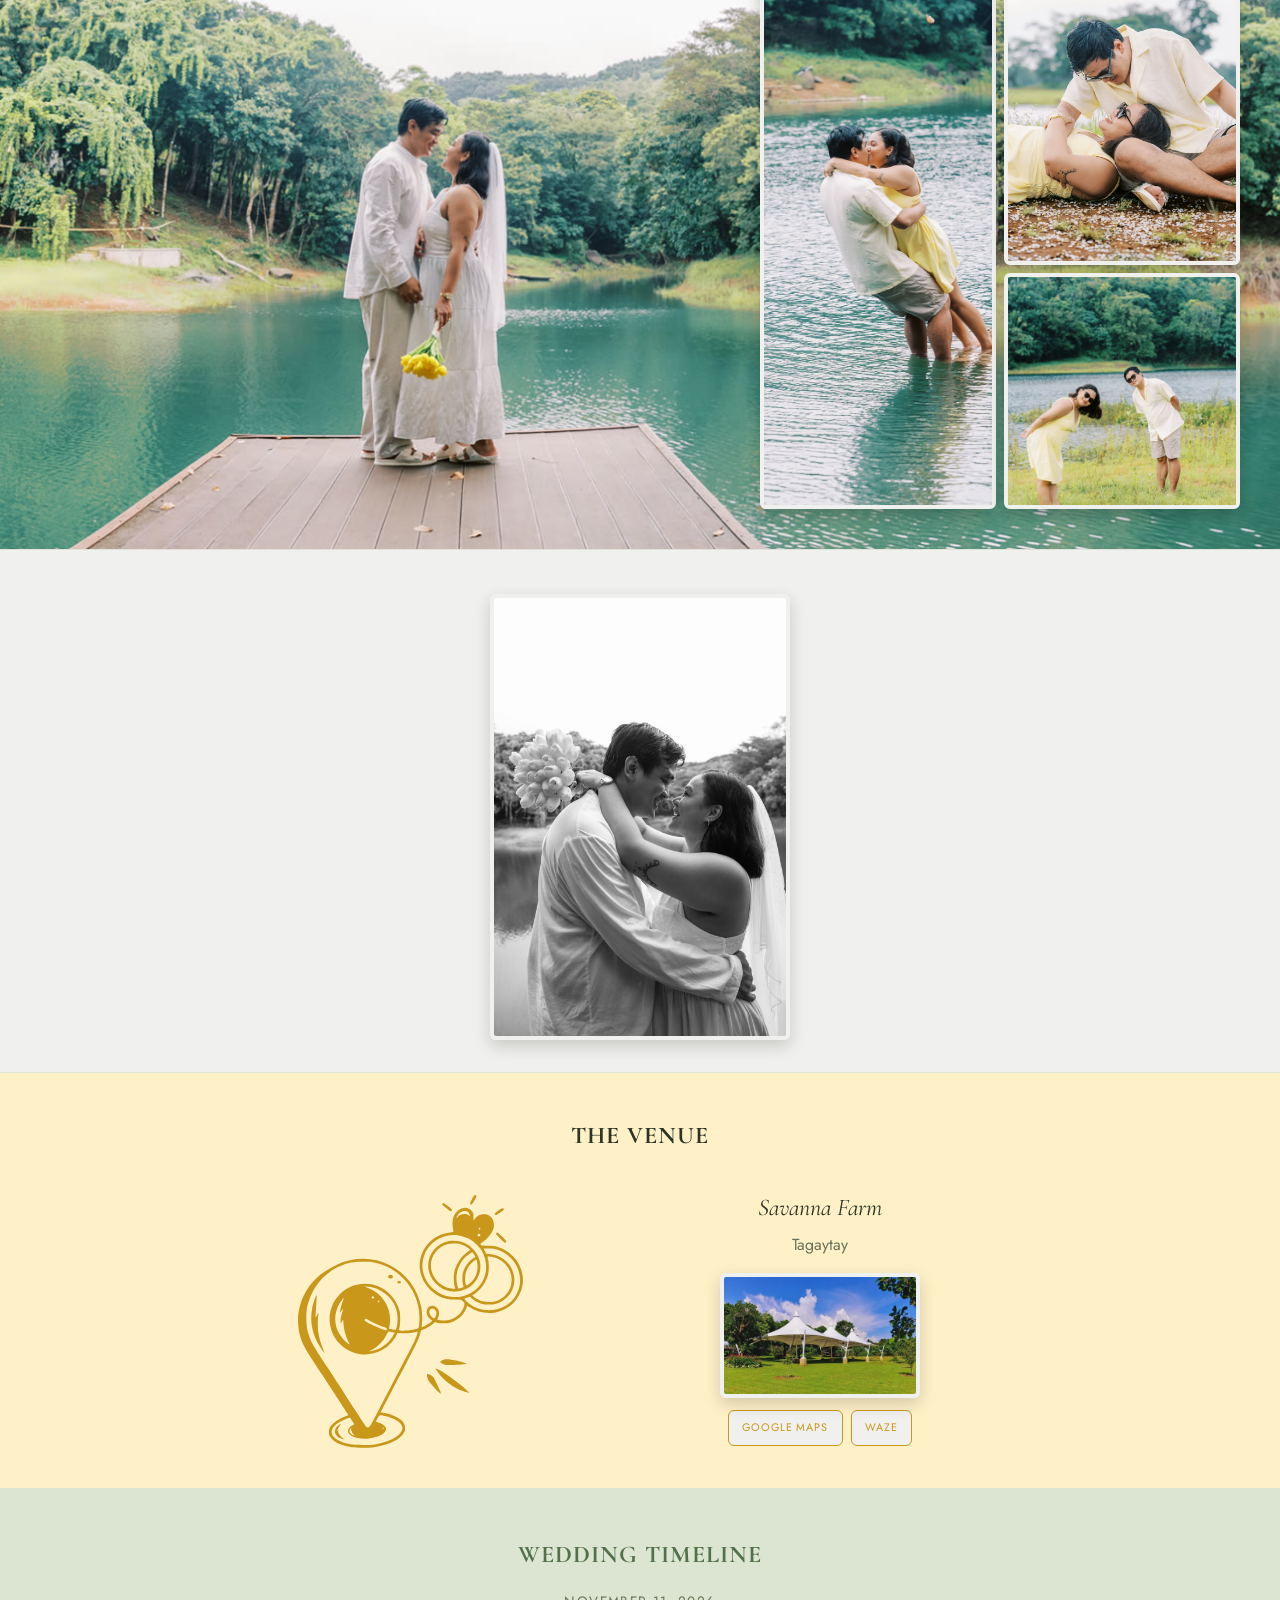
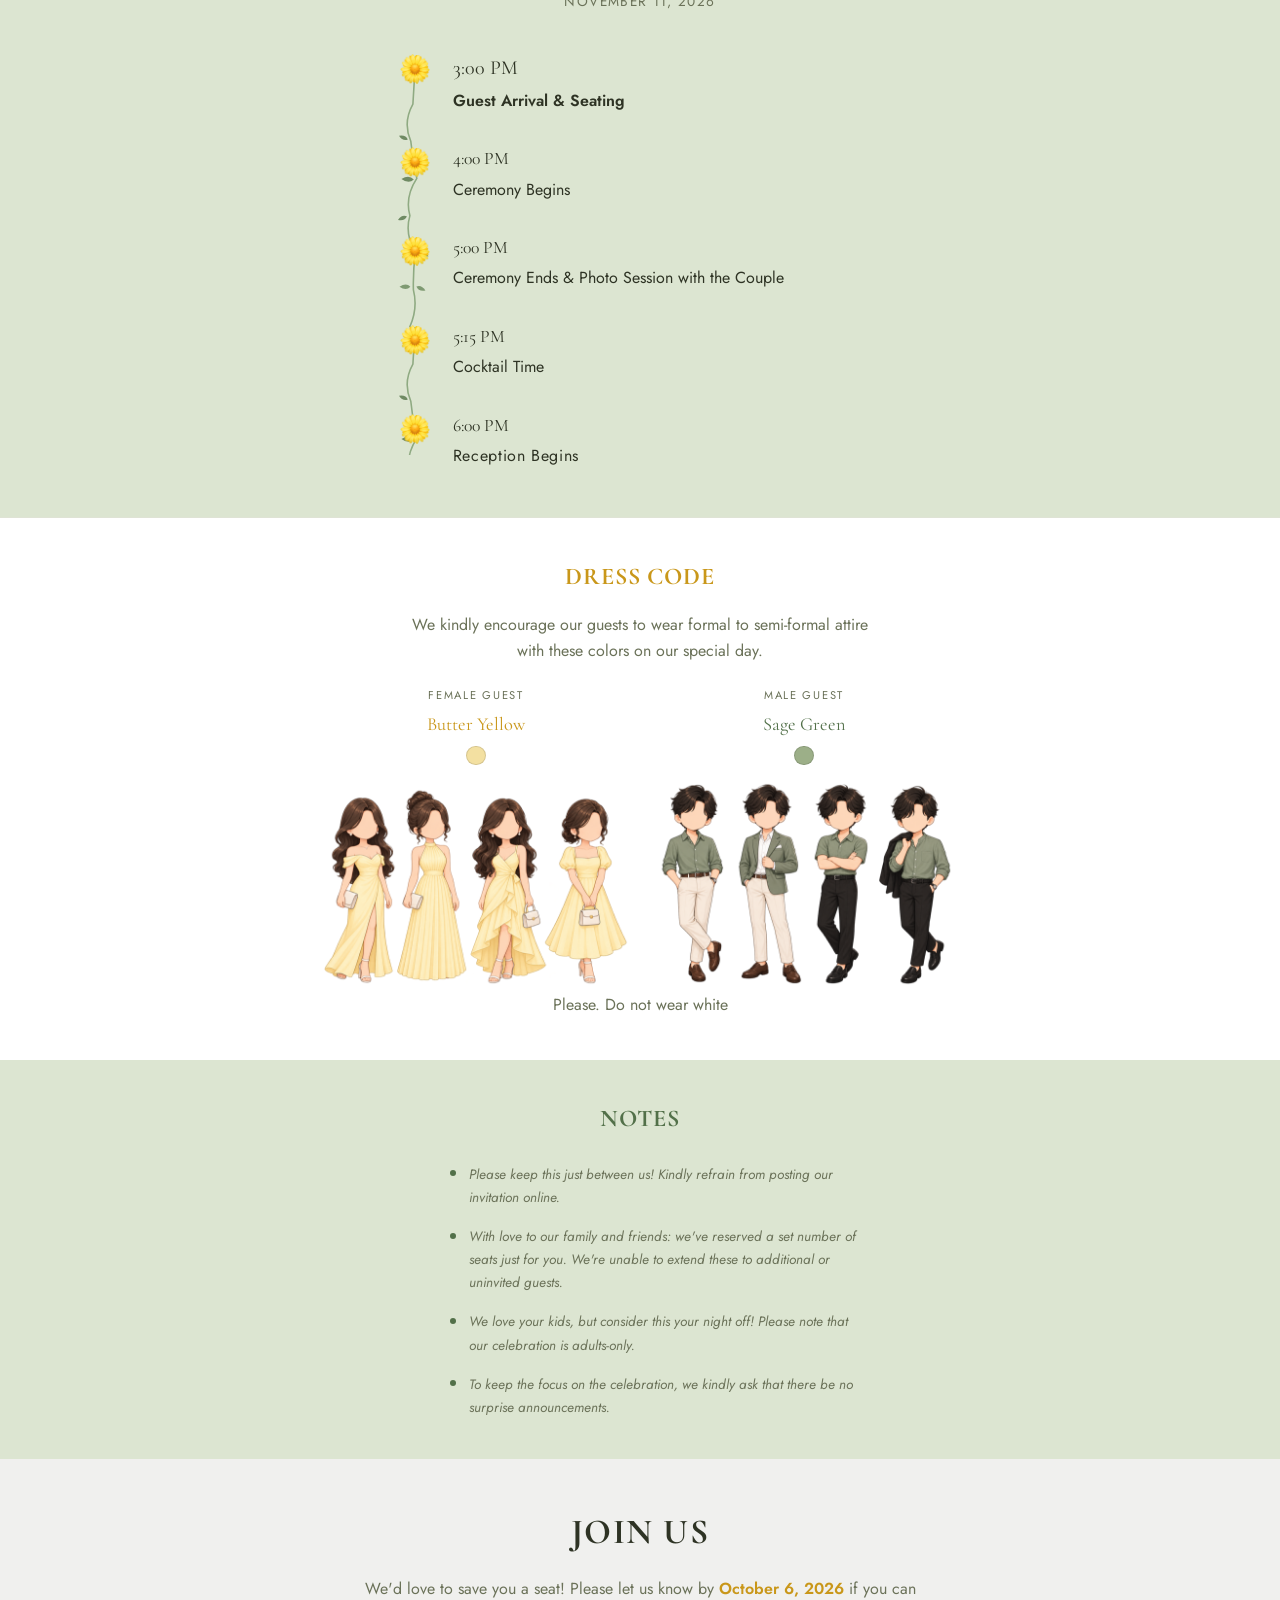
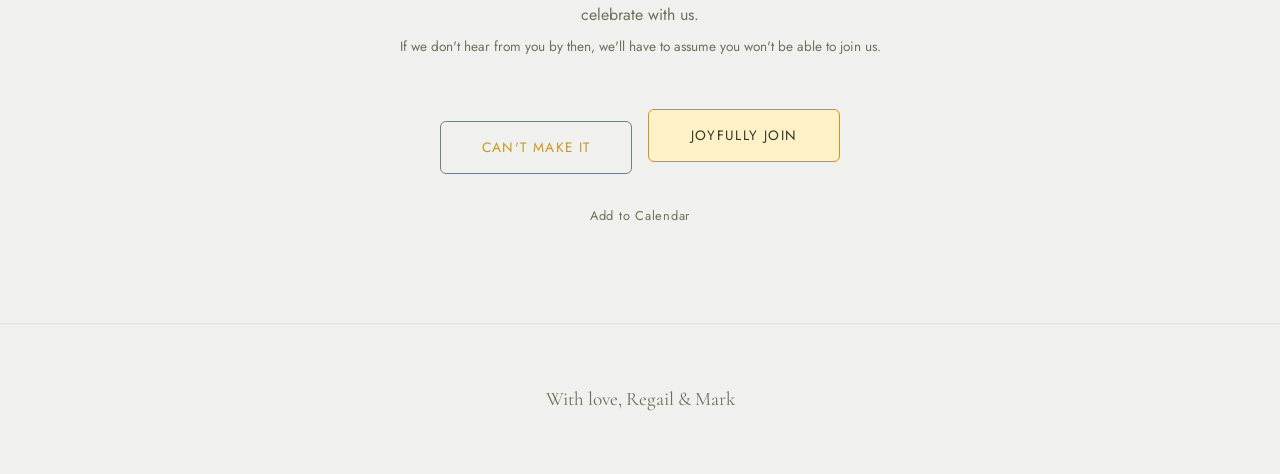
==== commit 176b29d2: "Deploy: sync from mkngs/wedding-rsvp Co-Authored-By: Claude Sonnet 5 <noreply@anthropic.com>" ====
--- a/index.html
+++ b/index.html
@@ -255,7 +255,7 @@
 
   <section class="cta-band" id="rsvp">
     <h2>Join Us</h2>
-    <p>We'd love to save you a seat! Please let us know by <span class="rsvp-deadline">October 10, 2026</span> if you can celebrate with us.</p>
+    <p>We'd love to save you a seat! Please let us know by <span class="rsvp-deadline">October 6, 2026</span> if you can celebrate with us.</p>
     <p class="rsvp-note">If we don't hear from you by then, we'll have to assume you won't be able to join us.</p>
 
     <div class="rsvp-choices">
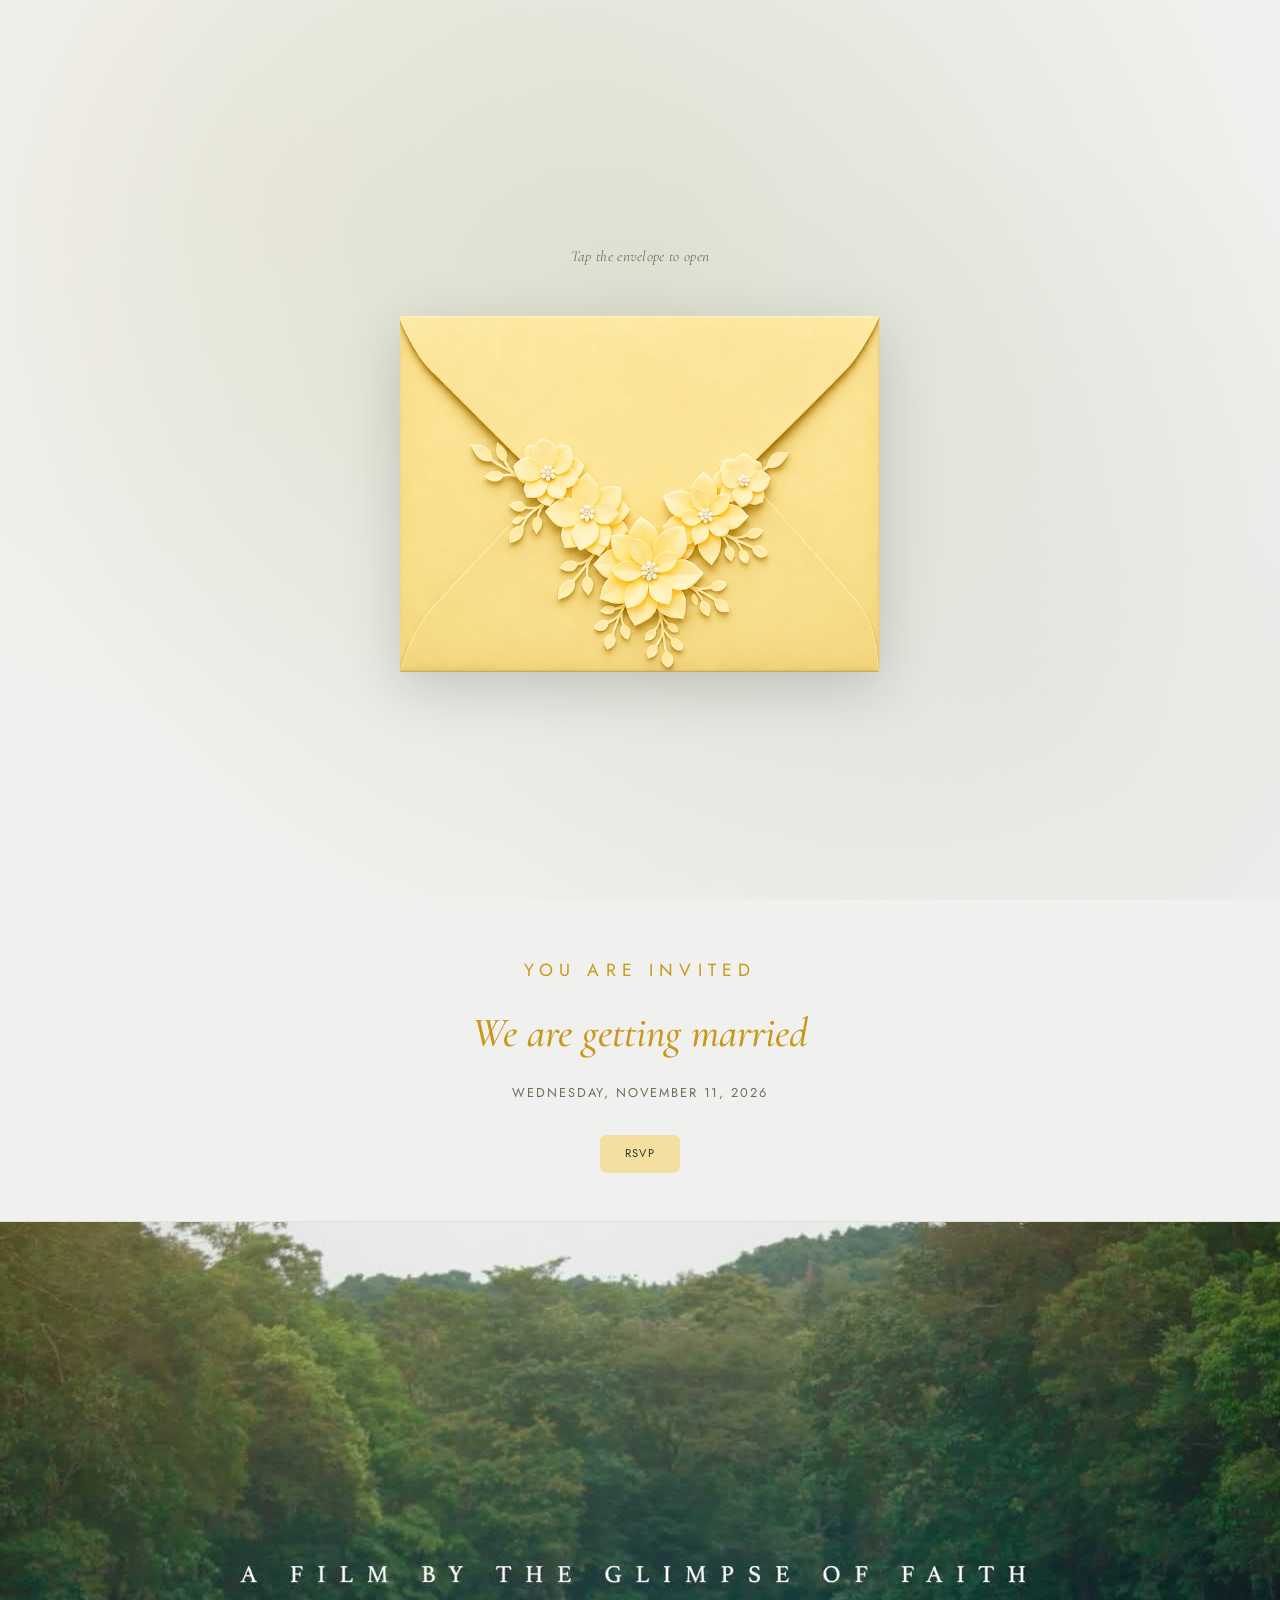
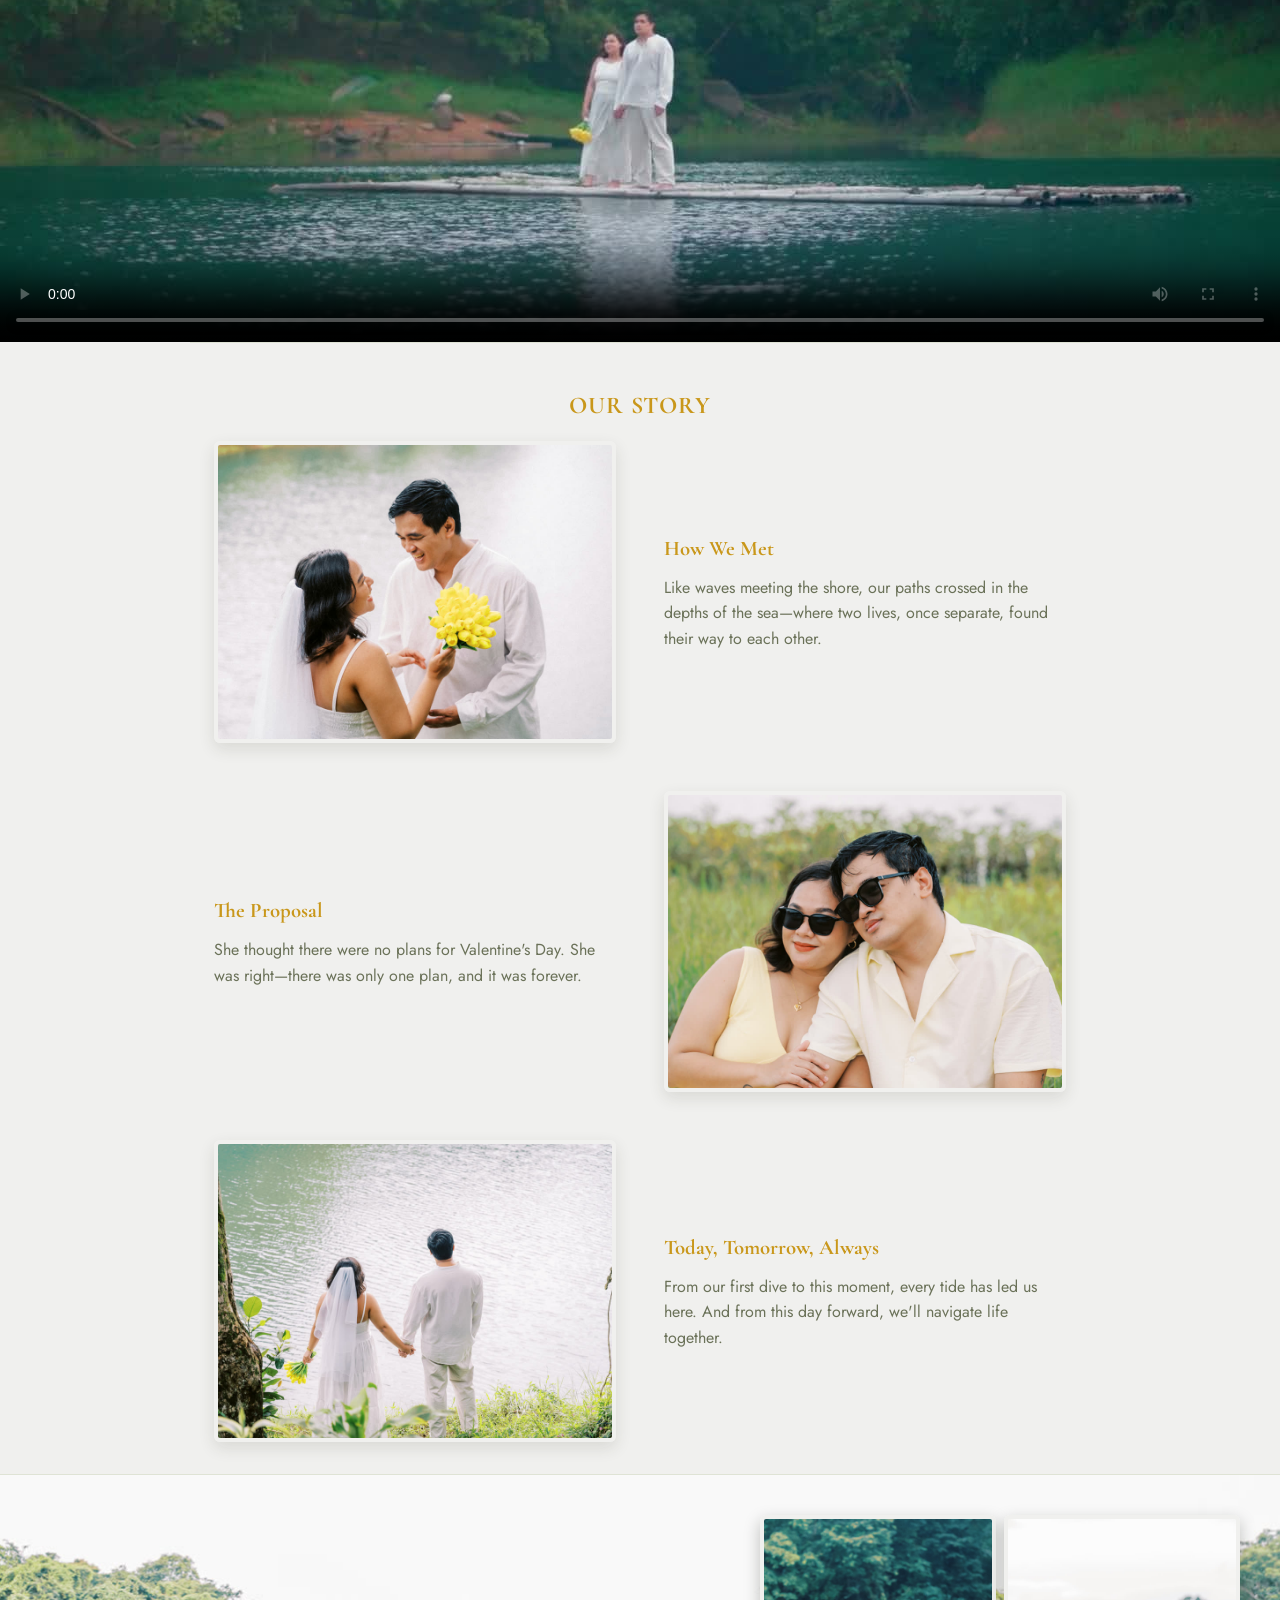
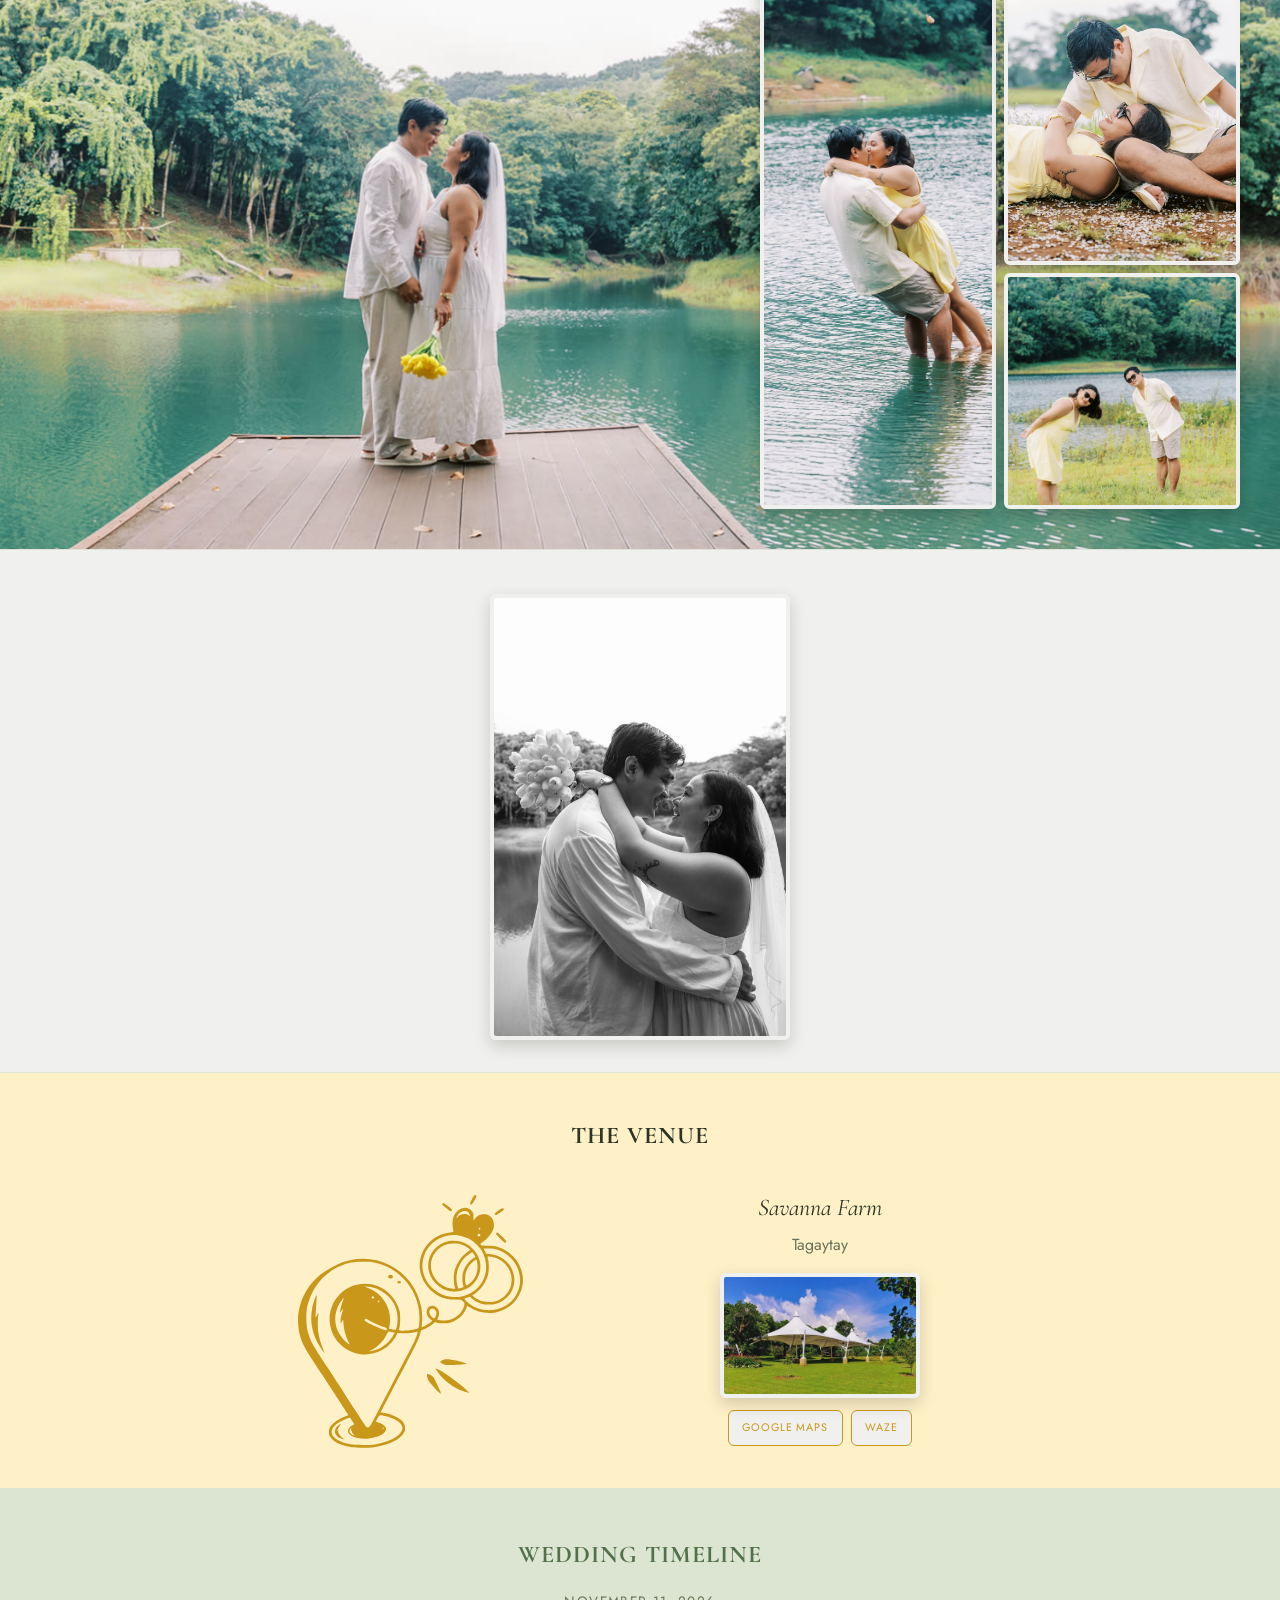
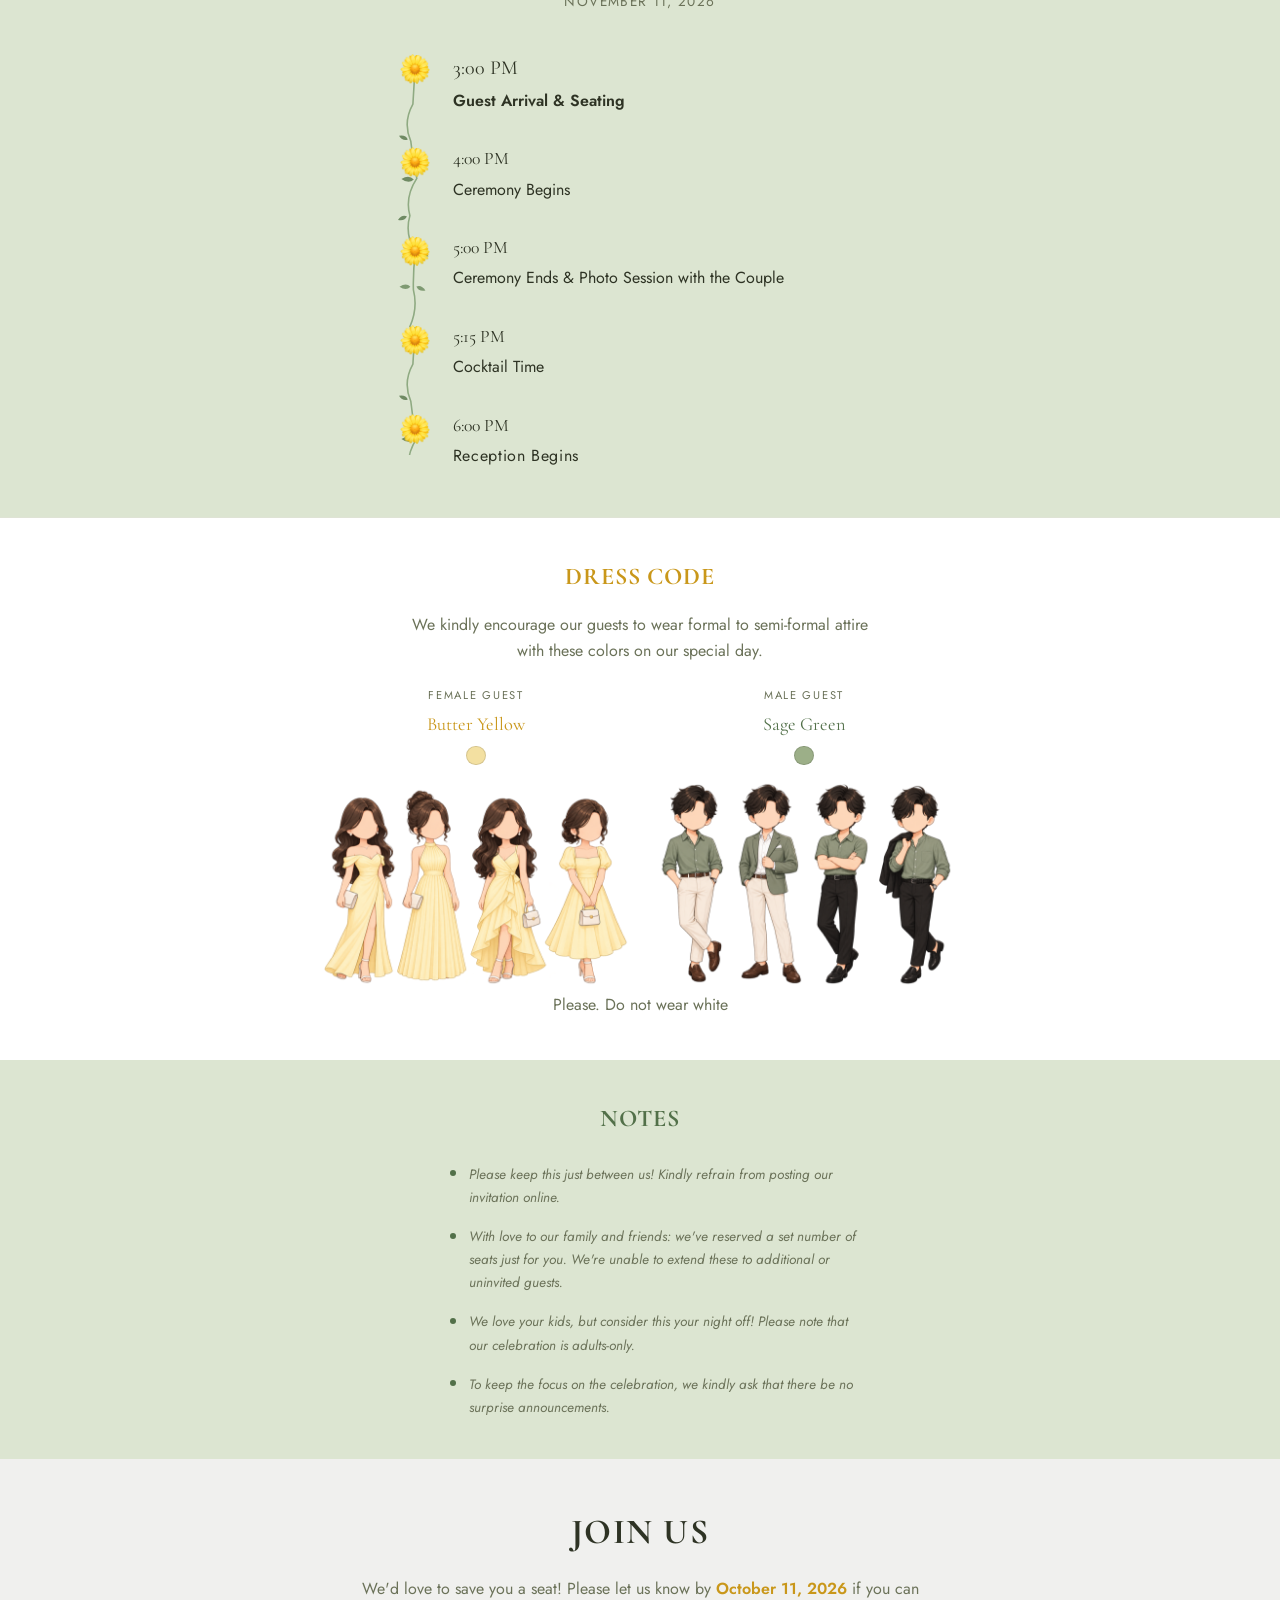
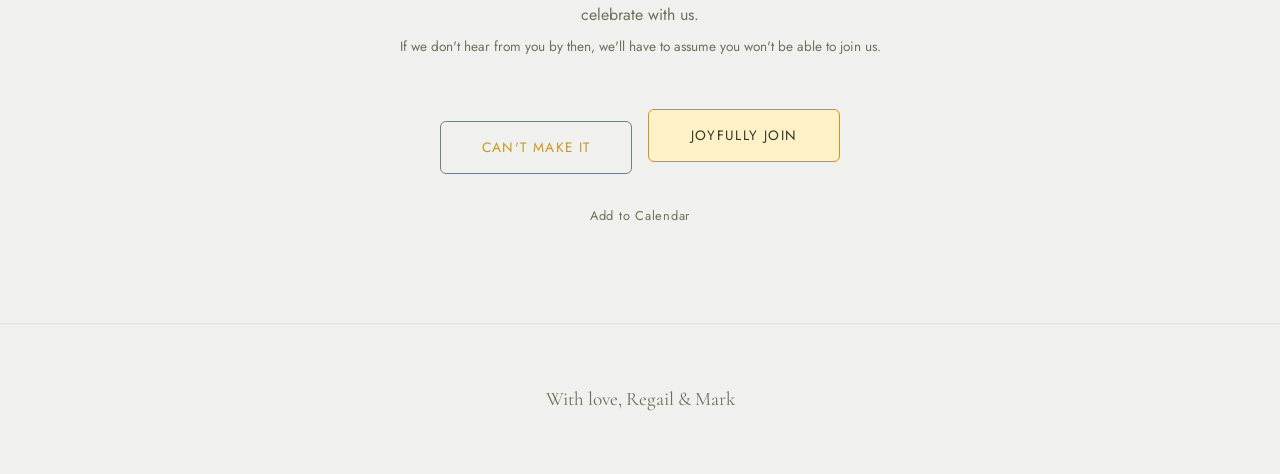
==== commit e991f0a2: "Deploy: sync from mkngs/wedding-rsvp Co-Authored-By: Claude Sonnet 5 <noreply@anthropic.com>" ====
--- a/index.html
+++ b/index.html
@@ -255,7 +255,7 @@
 
   <section class="cta-band" id="rsvp">
     <h2>Join Us</h2>
-    <p>We'd love to save you a seat! Please let us know by <span class="rsvp-deadline">October 6, 2026</span> if you can celebrate with us.</p>
+    <p>We'd love to save you a seat! Please let us know by <span class="rsvp-deadline">October 11, 2026</span> if you can celebrate with us.</p>
     <p class="rsvp-note">If we don't hear from you by then, we'll have to assume you won't be able to join us.</p>
 
     <div class="rsvp-choices">
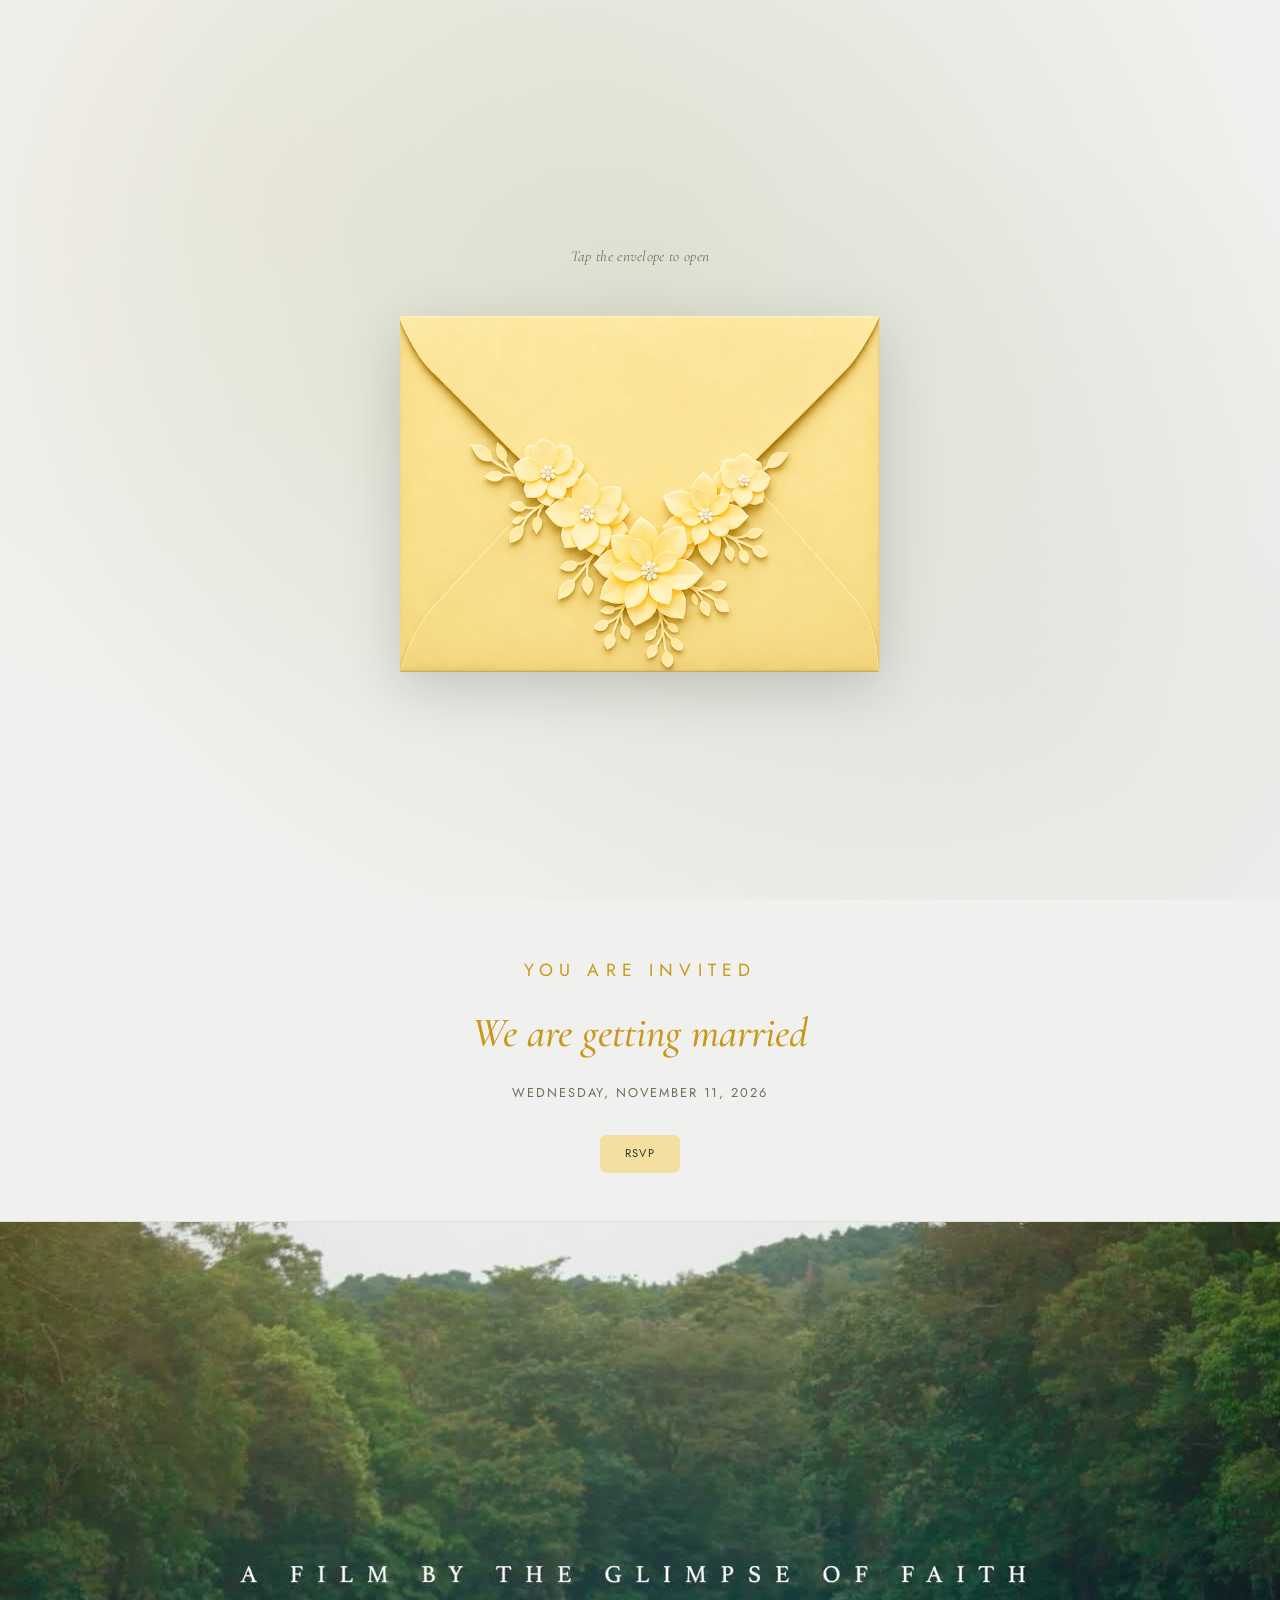
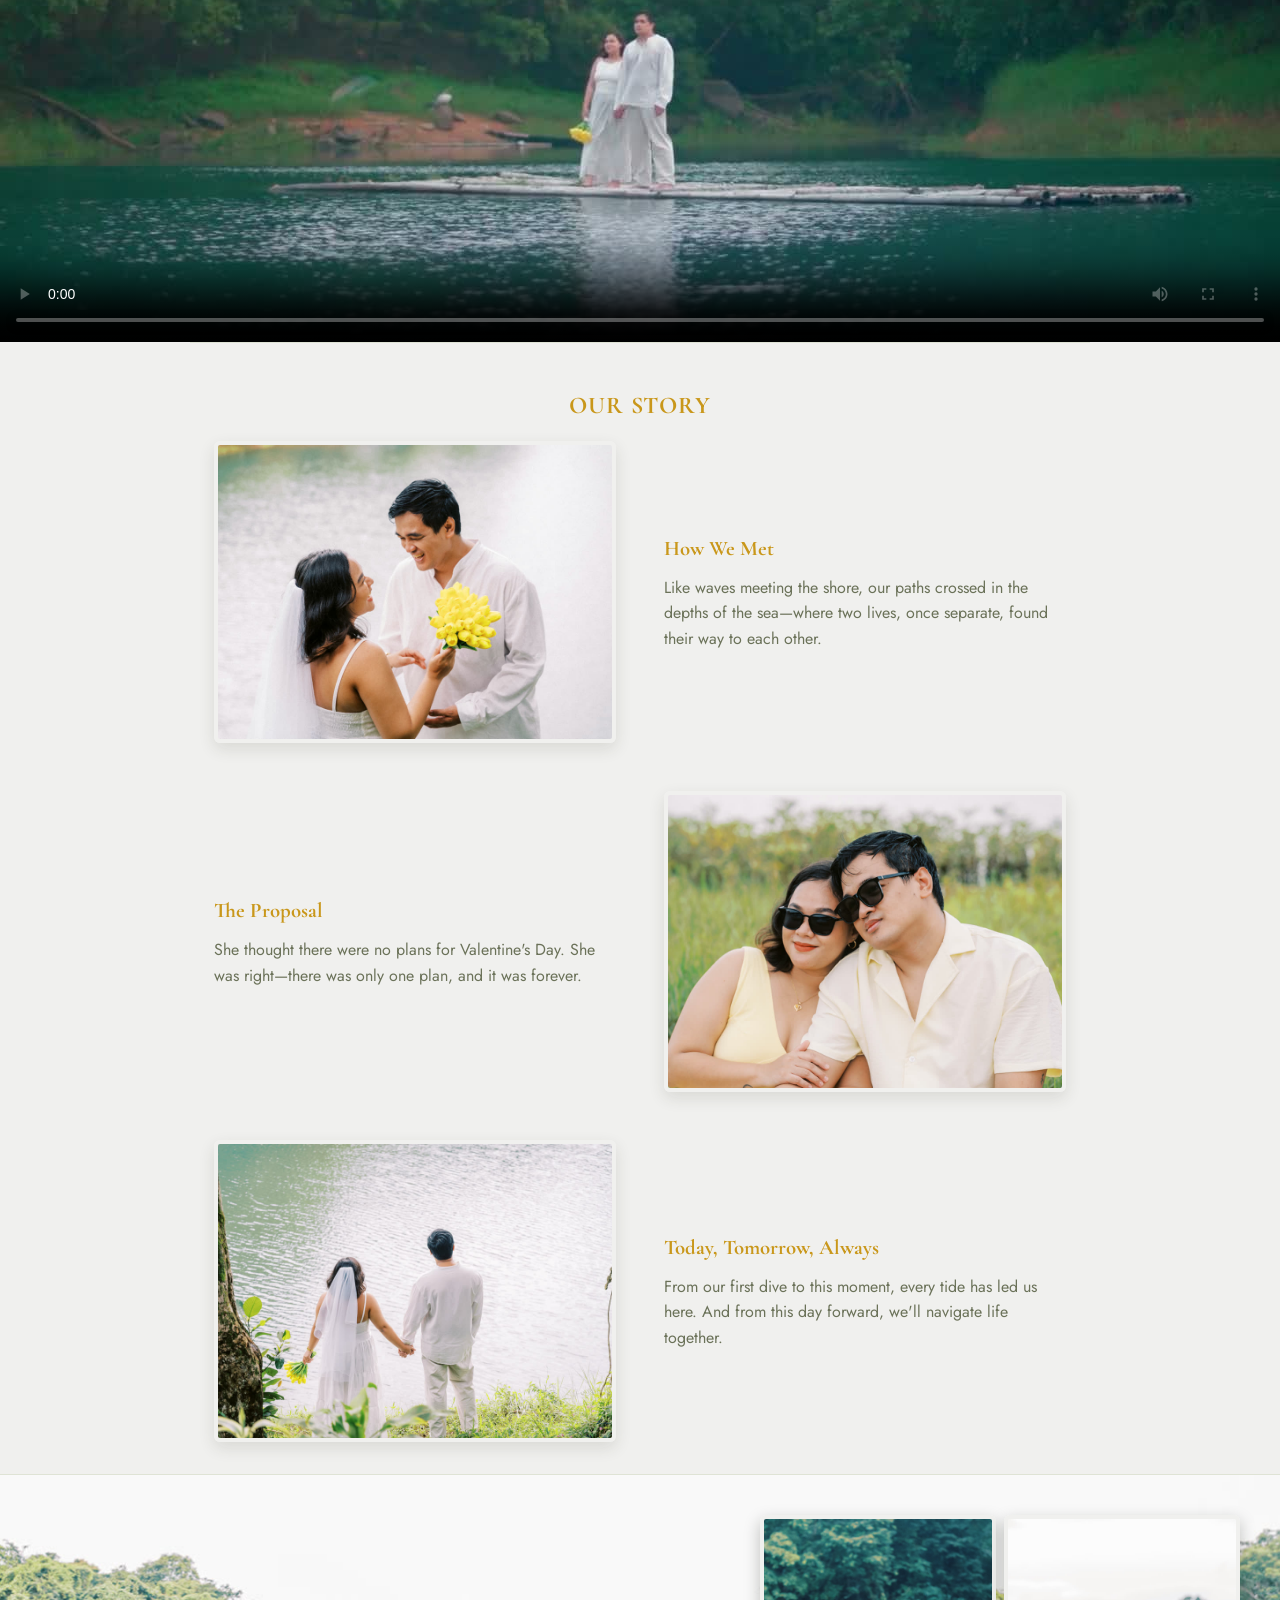
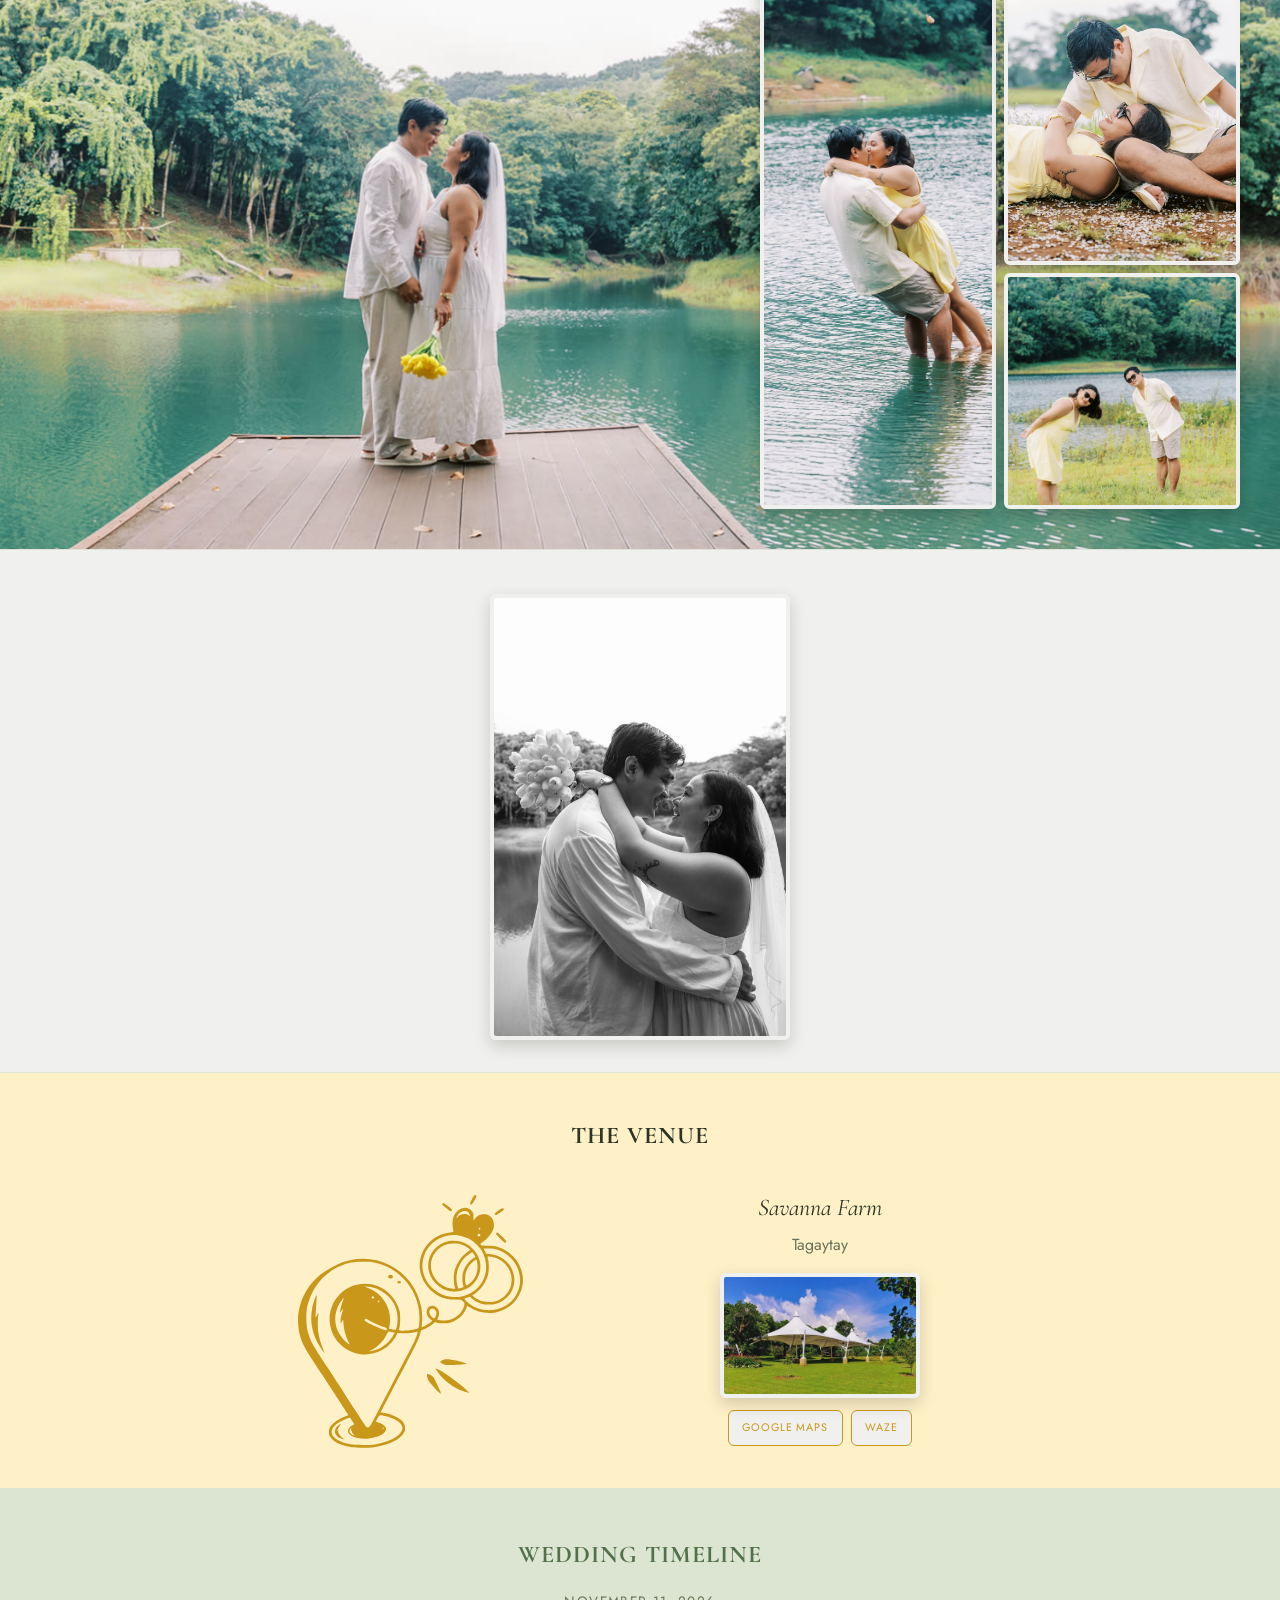
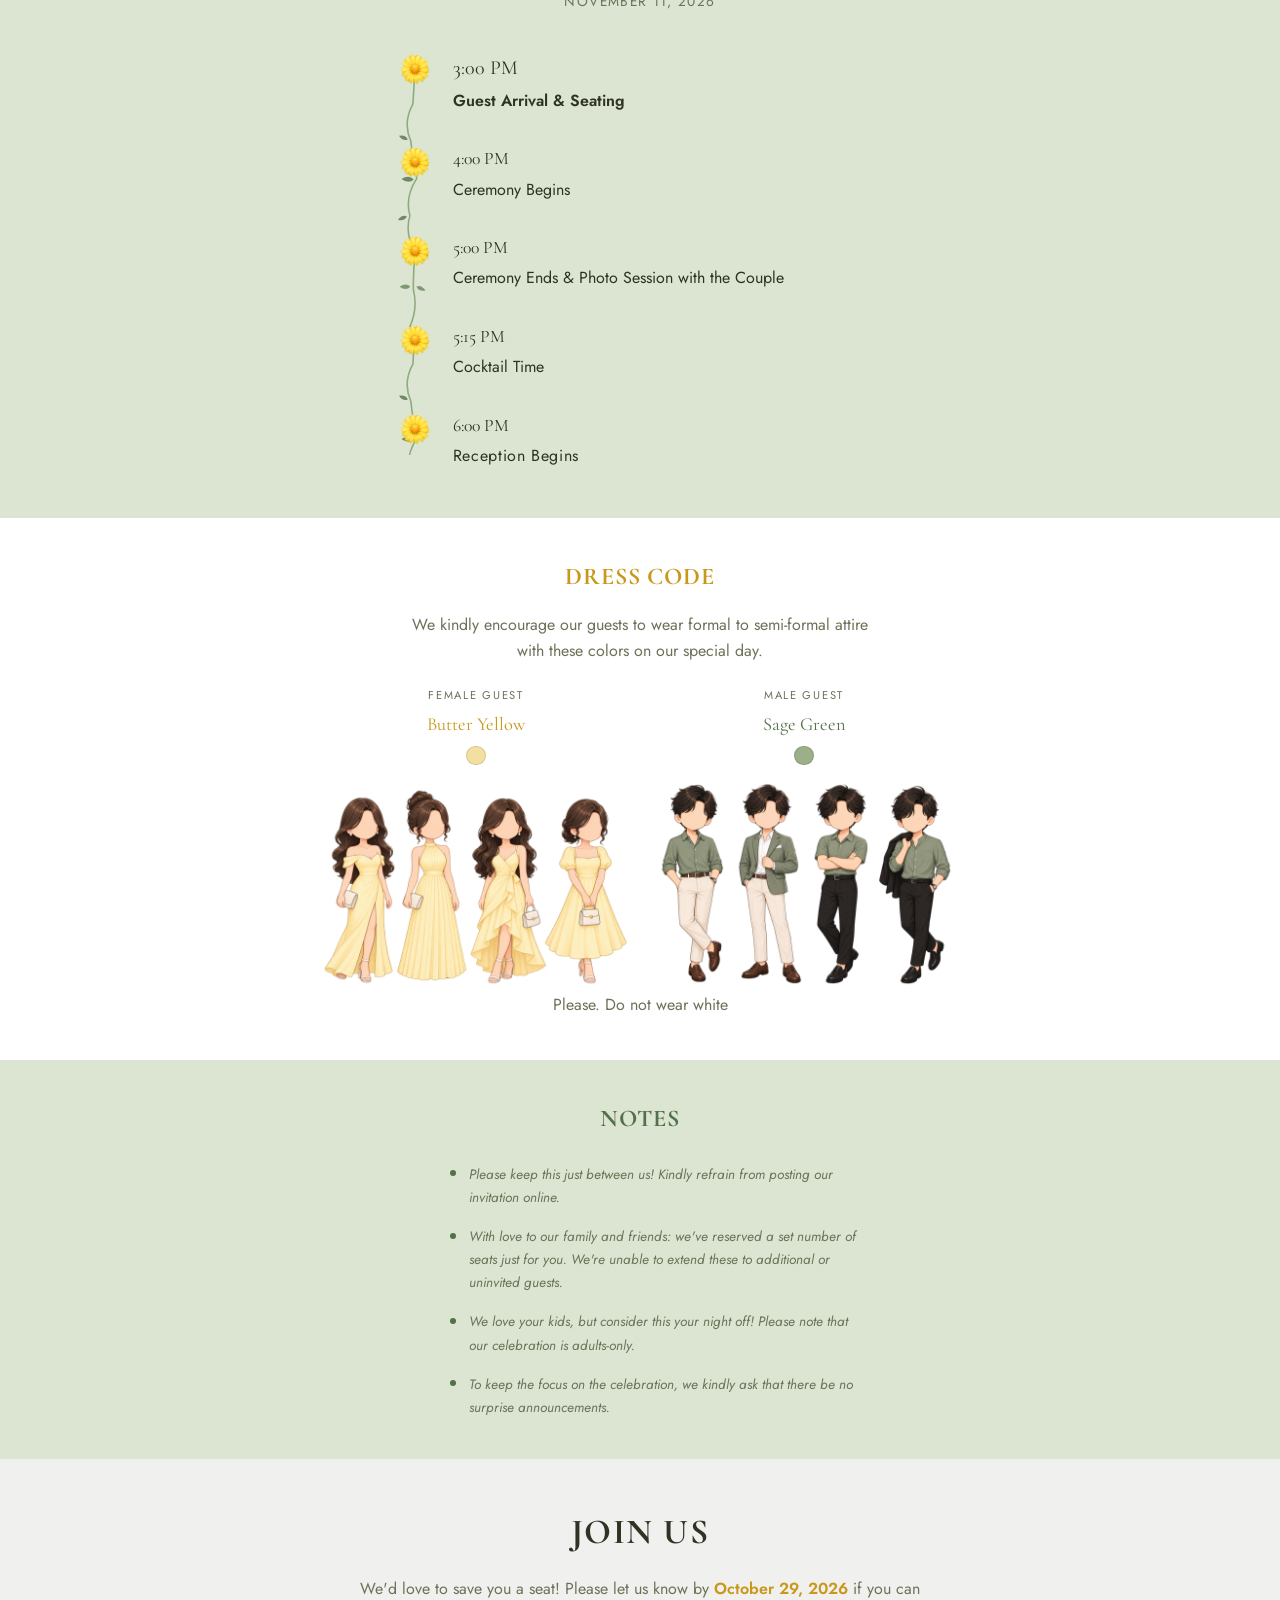
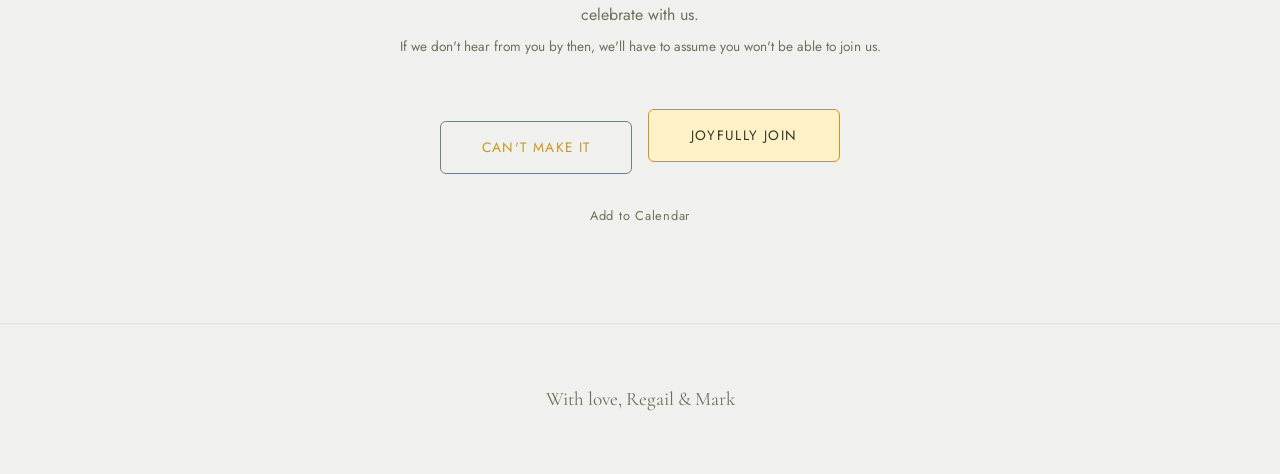
==== commit 4de8f009: "Deploy: sync from mkngs/wedding-rsvp Co-Authored-By: Claude Sonnet 5 <noreply@anthropic.com>" ====
--- a/index.html
+++ b/index.html
@@ -255,7 +255,7 @@
 
   <section class="cta-band" id="rsvp">
     <h2>Join Us</h2>
-    <p>We'd love to save you a seat! Please let us know by <span class="rsvp-deadline">October 11, 2026</span> if you can celebrate with us.</p>
+    <p>We'd love to save you a seat! Please let us know by <span class="rsvp-deadline">October 29, 2026</span> if you can celebrate with us.</p>
     <p class="rsvp-note">If we don't hear from you by then, we'll have to assume you won't be able to join us.</p>
 
     <div class="rsvp-choices">
